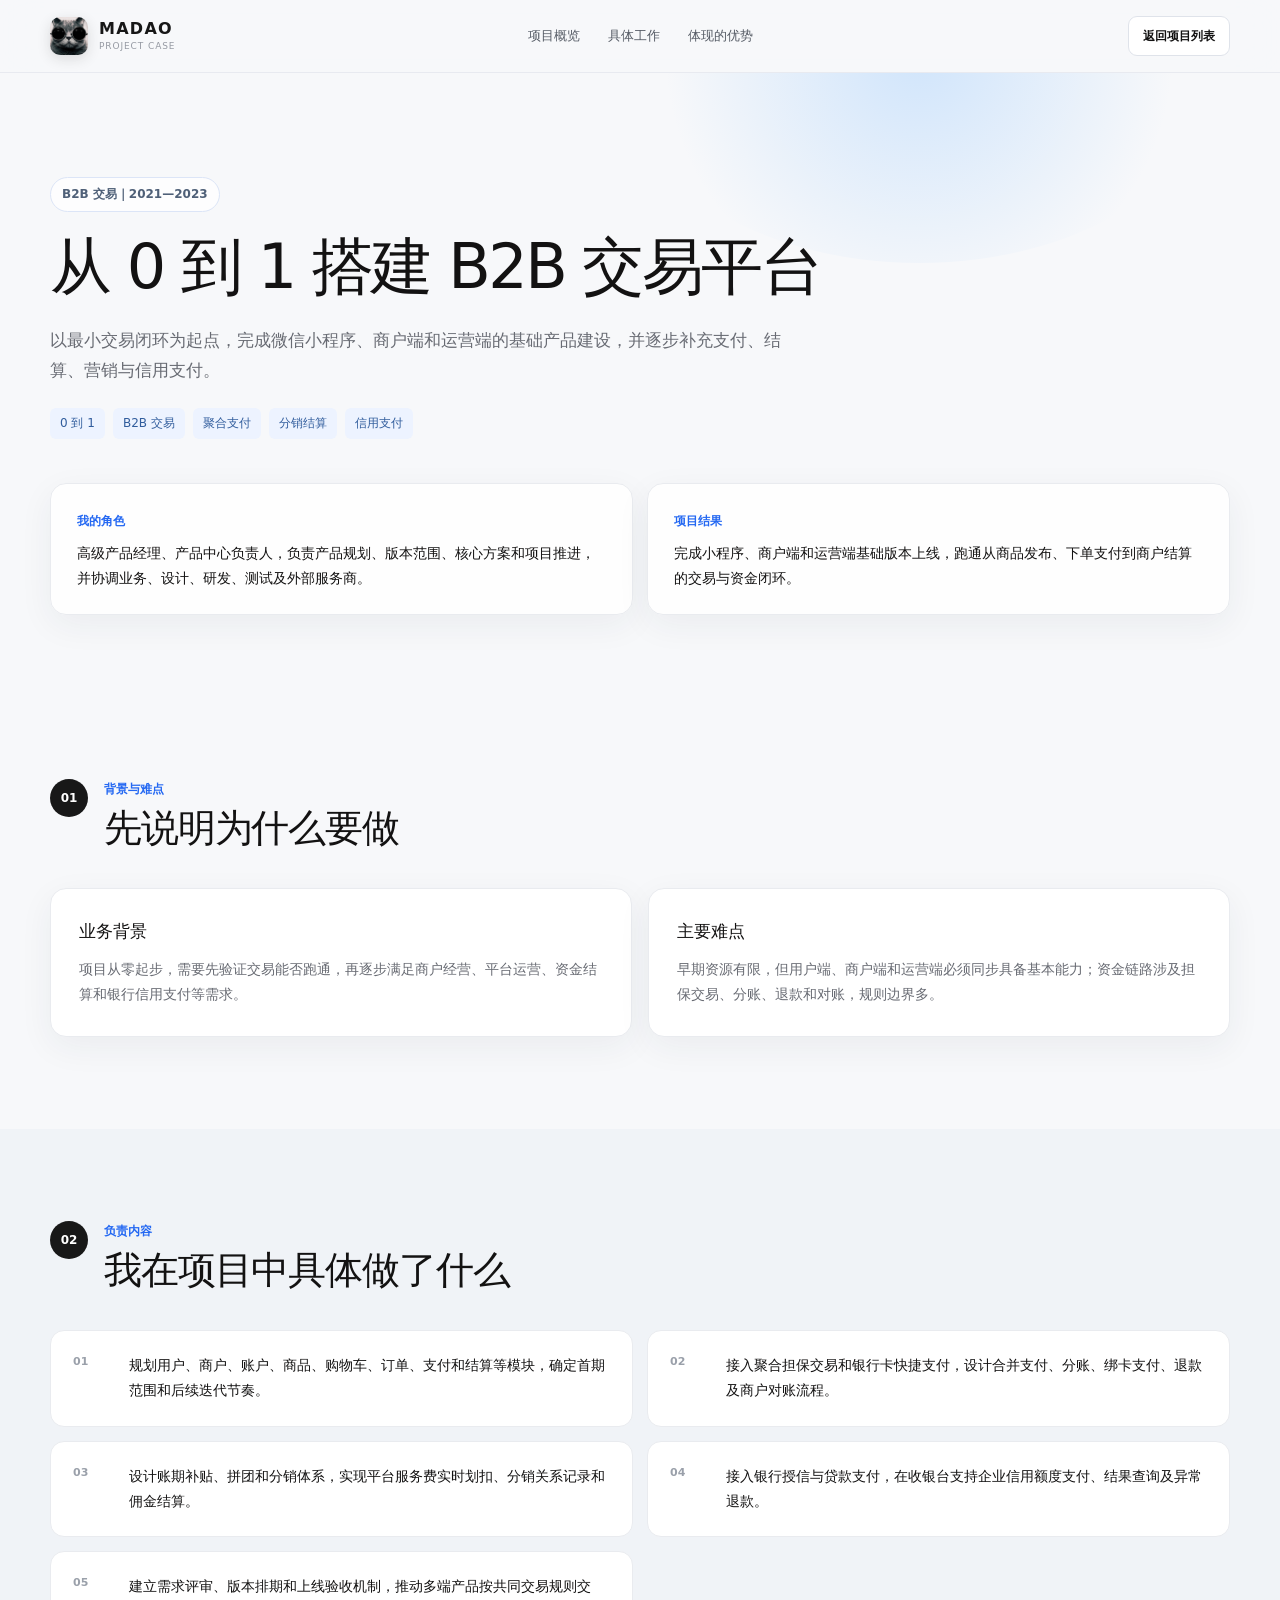
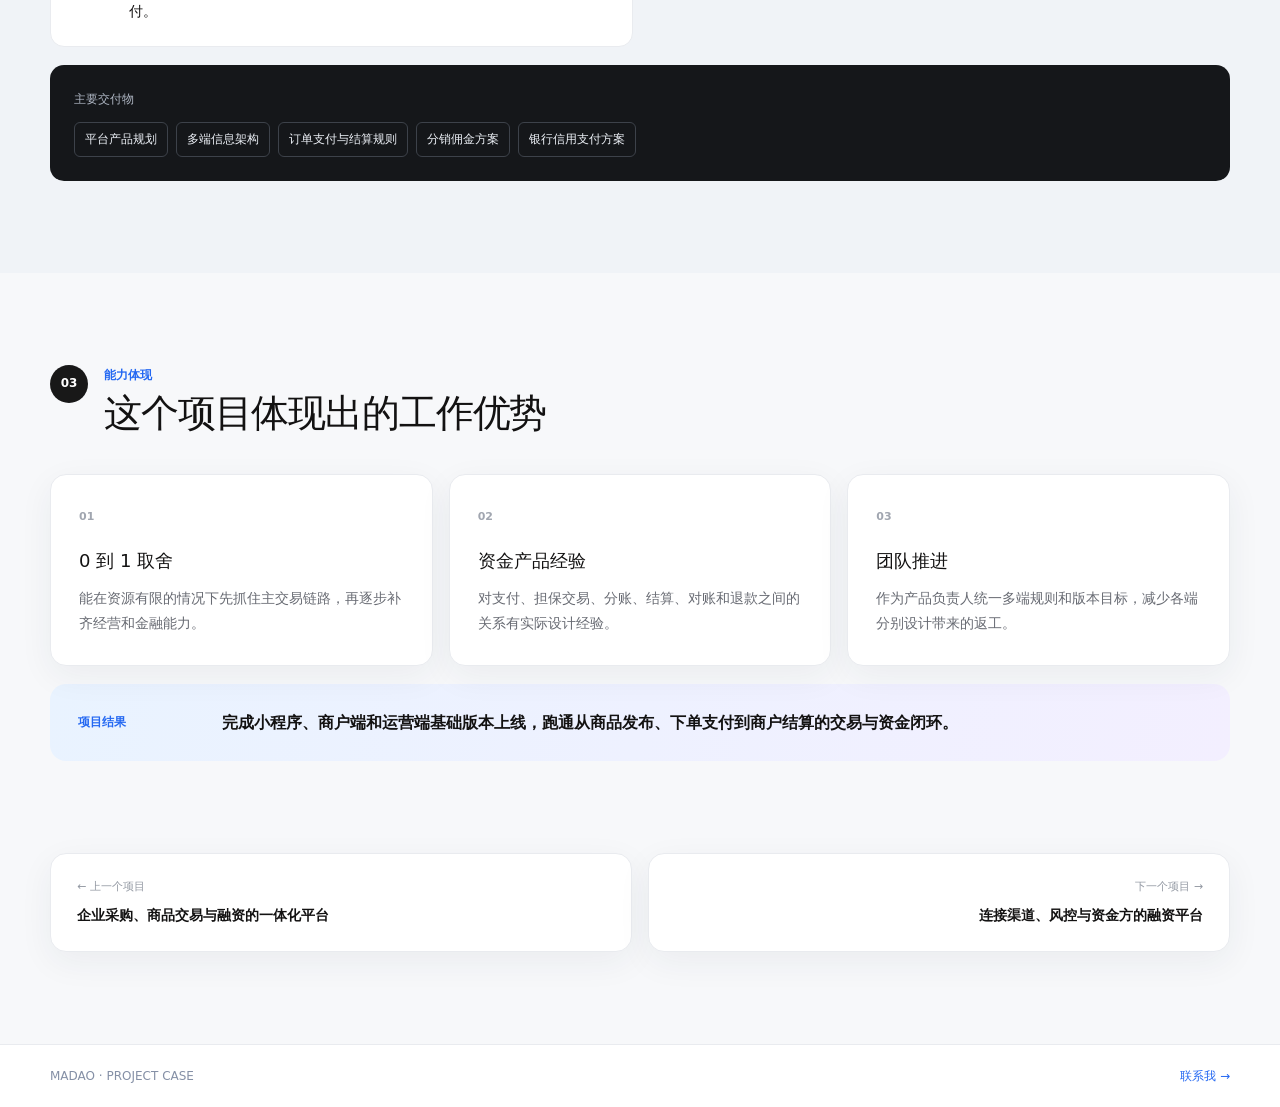
==== projects/b2b-platform/index.html @ cf24690d "Add detailed project case pages" ====
<!DOCTYPE html><html lang="zh-CN"><head><meta http-equiv="Content-Security-Policy" content="upgrade-insecure-requests"><meta charSet="utf-8"/><meta name="viewport" content="width=device-width, initial-scale=1"/><link rel="preload" href="/cat-avatar.jpg" as="image"/><link rel="stylesheet" href="/assets/index-DmsUBRFv.css" data-rsc-css-href="/assets/index-DmsUBRFv.css" data-precedence="vite-rsc/importer-resources"/><title>从 0 到 1 搭建 B2B 交易平台｜MADAO 项目详情｜MADAO</title><meta name="description" content="以最小交易闭环为起点，完成微信小程序、商户端和运营端的基础产品建设，并逐步补充支付、结算、营销与信用支付。"/><meta name="application-name" content="MADAO 的面试工作简介"/><meta name="author" content="MADAO"/><meta name="creator" content="MADAO"/><meta property="og:title" content="MADAO｜资深产品经理 / 产品负责人"/><meta property="og:description" content="覆盖 ToB 交易平台、供应链金融、电商中后台与行业 AI，把复杂业务做成可落地、可运营的平台产品。"/><meta property="og:site_name" content="MADAO 的面试工作简介"/><meta property="og:type" content="website"/><meta property="og:locale" content="zh_CN"/><meta property="og:image" content="https://yangshuai.work/og-bright.png"/><meta property="og:image:width" content="1680"/><meta property="og:image:height" content="941"/><meta property="og:image:alt" content="MADAO 资深产品经理 / 产品负责人"/><meta name="twitter:card" content="summary_large_image"/><meta name="twitter:title" content="MADAO｜资深产品经理 / 产品负责人"/><meta name="twitter:description" content="覆盖 ToB 交易平台、供应链金融、电商中后台与行业 AI，把复杂业务做成可落地、可运营的平台产品。"/><meta name="twitter:image" content="https://yangshuai.work/og-bright.png"/></head><body><header class="detail-header"><div class="shell detail-nav"><a class="brand" href="/#top"><img src="[data-uri]" alt=""/><span><strong>MADAO</strong><small>PROJECT CASE</small></span></a><nav aria-label="项目详情导航"><a href="#overview">项目概览</a><a href="#work">具体工作</a><a href="#strengths">体现的优势</a></nav><a class="detail-back" href="/#cases">返回项目列表</a></div></header><main class="project-detail"><section class="project-hero" id="overview"><div class="shell"><p class="project-eyebrow">B2B 交易｜2021—2023</p><h1>从 0 到 1 搭建 B2B 交易平台</h1><p class="project-summary">以最小交易闭环为起点，完成微信小程序、商户端和运营端的基础产品建设，并逐步补充支付、结算、营销与信用支付。</p><div class="project-tags"><span>0 到 1</span><span>B2B 交易</span><span>聚合支付</span><span>分销结算</span><span>信用支付</span></div><div class="project-facts"><article><span>我的角色</span><p>高级产品经理、产品中心负责人，负责产品规划、版本范围、核心方案和项目推进，并协调业务、设计、研发、测试及外部服务商。</p></article><article><span>项目结果</span><p>完成小程序、商户端和运营端基础版本上线，跑通从商品发布、下单支付到商户结算的交易与资金闭环。</p></article></div></div></section><section class="project-section shell"><div class="detail-section-heading"><span>01</span><div><p>背景与难点</p><h2>先说明为什么要做</h2></div></div><div class="context-grid"><article><h3>业务背景</h3><p>项目从零起步，需要先验证交易能否跑通，再逐步满足商户经营、平台运营、资金结算和银行信用支付等需求。</p></article><article><h3>主要难点</h3><p>早期资源有限，但用户端、商户端和运营端必须同步具备基本能力；资金链路涉及担保交易、分账、退款和对账，规则边界多。</p></article></div></section><section class="project-section project-work-section" id="work"><div class="shell"><div class="detail-section-heading"><span>02</span><div><p>负责内容</p><h2>我在项目中具体做了什么</h2></div></div><ol class="project-work-list"><li><span>01</span><p>规划用户、商户、账户、商品、购物车、订单、支付和结算等模块，确定首期范围和后续迭代节奏。</p></li><li><span>02</span><p>接入聚合担保交易和银行卡快捷支付，设计合并支付、分账、绑卡支付、退款及商户对账流程。</p></li><li><span>03</span><p>设计账期补贴、拼团和分销体系，实现平台服务费实时划扣、分销关系记录和佣金结算。</p></li><li><span>04</span><p>接入银行授信与贷款支付，在收银台支持企业信用额度支付、结果查询及异常退款。</p></li><li><span>05</span><p>建立需求评审、版本排期和上线验收机制，推动多端产品按共同交易规则交付。</p></li></ol><div class="outputs"><p>主要交付物</p><div><span>平台产品规划</span><span>多端信息架构</span><span>订单支付与结算规则</span><span>分销佣金方案</span><span>银行信用支付方案</span></div></div></div></section><section class="project-section shell" id="strengths"><div class="detail-section-heading"><span>03</span><div><p>能力体现</p><h2>这个项目体现出的工作优势</h2></div></div><div class="strength-grid"><article><span>0<!-- -->1</span><h3>0 到 1 取舍</h3><p>能在资源有限的情况下先抓住主交易链路，再逐步补齐经营和金融能力。</p></article><article><span>0<!-- -->2</span><h3>资金产品经验</h3><p>对支付、担保交易、分账、结算、对账和退款之间的关系有实际设计经验。</p></article><article><span>0<!-- -->3</span><h3>团队推进</h3><p>作为产品负责人统一多端规则和版本目标，减少各端分别设计带来的返工。</p></article></div><div class="result-panel"><span>项目结果</span><strong>完成小程序、商户端和运营端基础版本上线，跑通从商品发布、下单支付到商户结算的交易与资金闭环。</strong></div></section><nav class="project-switch shell" aria-label="切换项目"><a href="/projects/industry-trade-finance"><span>← 上一个项目</span><strong>企业采购、商品交易与融资的一体化平台</strong></a><a href="/projects/supply-chain-finance"><span>下一个项目 →</span><strong>连接渠道、风控与资金方的融资平台</strong></a></nav></main><footer class="site-footer"><div class="shell"><span>MADAO · PROJECT CASE</span><a href="/#contact">联系我 →</a></div></footer></body></html>
---- assets/index-DmsUBRFv.css ----
/*! tailwindcss v4.2.1 | MIT License | https://tailwindcss.com */
@layer theme{:root,:host{--font-sans:ui-sans-serif, system-ui, sans-serif, "Apple Color Emoji", "Segoe UI Emoji", "Segoe UI Symbol", "Noto Color Emoji";--font-mono:ui-monospace, SFMono-Regular, Menlo, Monaco, Consolas, "Liberation Mono", "Courier New", monospace;--spacing:.25rem;--default-font-family:var(--font-sans);--default-mono-font-family:var(--font-mono)}}@layer base{*,:after,:before,::backdrop{box-sizing:border-box;border:0 solid;margin:0;padding:0}::file-selector-button{box-sizing:border-box;border:0 solid;margin:0;padding:0}html,:host{-webkit-text-size-adjust:100%;tab-size:4;line-height:1.5;font-family:var(--default-font-family,ui-sans-serif, system-ui, sans-serif, "Apple Color Emoji", "Segoe UI Emoji", "Segoe UI Symbol", "Noto Color Emoji");font-feature-settings:var(--default-font-feature-settings,normal);font-variation-settings:var(--default-font-variation-settings,normal);-webkit-tap-highlight-color:transparent}hr{height:0;color:inherit;border-top-width:1px}abbr:where([title]){-webkit-text-decoration:underline dotted;text-decoration:underline dotted}h1,h2,h3,h4,h5,h6{font-size:inherit;font-weight:inherit}a{color:inherit;-webkit-text-decoration:inherit;-webkit-text-decoration:inherit;-webkit-text-decoration:inherit;-webkit-text-decoration:inherit;text-decoration:inherit}b,strong{font-weight:bolder}code,kbd,samp,pre{font-family:var(--default-mono-font-family,ui-monospace, SFMono-Regular, Menlo, Monaco, Consolas, "Liberation Mono", "Courier New", monospace);font-feature-settings:var(--default-mono-font-feature-settings,normal);font-variation-settings:var(--default-mono-font-variation-settings,normal);font-size:1em}small{font-size:80%}sub,sup{vertical-align:baseline;font-size:75%;line-height:0;position:relative}sub{bottom:-.25em}sup{top:-.5em}table{text-indent:0;border-color:inherit;border-collapse:collapse}:-moz-focusring{outline:auto}progress{vertical-align:baseline}summary{display:list-item}ol,ul,menu{list-style:none}img,svg,video,canvas,audio,iframe,embed,object{vertical-align:middle;display:block}img,video{max-width:100%;height:auto}button,input,select,optgroup,textarea{font:inherit;font-feature-settings:inherit;font-variation-settings:inherit;letter-spacing:inherit;color:inherit;opacity:1;background-color:#0000;border-radius:0}::file-selector-button{font:inherit;font-feature-settings:inherit;font-variation-settings:inherit;letter-spacing:inherit;color:inherit;opacity:1;background-color:#0000;border-radius:0}:where(select:is([multiple],[size])) optgroup{font-weight:bolder}:where(select:is([multiple],[size])) optgroup option{padding-inline-start:20px}::file-selector-button{margin-inline-end:4px}::placeholder{opacity:1}@supports (not ((-webkit-appearance:-apple-pay-button))) or (contain-intrinsic-size:1px){::placeholder{color:currentColor}@supports (color:color-mix(in lab, red, red)){::placeholder{color:color-mix(in oklab, currentcolor 50%, transparent)}}}textarea{resize:vertical}::-webkit-search-decoration{-webkit-appearance:none}::-webkit-date-and-time-value{min-height:1lh;text-align:inherit}::-webkit-datetime-edit{display:inline-flex}::-webkit-datetime-edit-fields-wrapper{padding:0}::-webkit-datetime-edit{padding-block:0}::-webkit-datetime-edit-year-field{padding-block:0}::-webkit-datetime-edit-month-field{padding-block:0}::-webkit-datetime-edit-day-field{padding-block:0}::-webkit-datetime-edit-hour-field{padding-block:0}::-webkit-datetime-edit-minute-field{padding-block:0}::-webkit-datetime-edit-second-field{padding-block:0}::-webkit-datetime-edit-millisecond-field{padding-block:0}::-webkit-datetime-edit-meridiem-field{padding-block:0}::-webkit-calendar-picker-indicator{line-height:1}:-moz-ui-invalid{box-shadow:none}button,input:where([type=button],[type=reset],[type=submit]){appearance:button}::file-selector-button{appearance:button}::-webkit-inner-spin-button{height:auto}::-webkit-outer-spin-button{height:auto}[hidden]:where(:not([hidden=until-found])){display:none!important}}@layer components;@layer utilities{.relative{position:relative}.start{inset-inline-start:var(--spacing)}.table{display:table}.overline{text-decoration-line:overline}}:root{--bg:#f7f8fa;--card:#fff;--text:#131212;--muted:#686b73;--line:#e9ebef;--blue:#2468f2;--blue-dark:#1554d1;--blue-soft:#edf3ff;--purple-soft:#f2efff;--shadow:0 10px 34px #1e2e4a0f}*{box-sizing:border-box}html{scroll-behavior:smooth;scroll-padding-top:68px}body{background:var(--bg);color:var(--text);-webkit-font-smoothing:antialiased;margin:0;font:15px/1.72 Inter,PingFang SC,Microsoft YaHei,system-ui,sans-serif}a{color:inherit;text-decoration:none}a:focus-visible{outline-offset:3px;outline:3px solid #056de84d}#edgeone-watermark{display:none!important}.shell{width:min(1180px,100% - 48px);margin-inline:auto}.skip-link{z-index:100;color:#fff;background:#121212;padding:8px 12px;position:fixed;top:8px;left:8px;transform:translateY(-150%)}.skip-link:focus{transform:none}.site-header{z-index:20;-webkit-backdrop-filter:blur(18px);backdrop-filter:blur(18px);background:#f7f8fadb;border-bottom:1px solid #e5e8eecc;position:sticky;top:0}.header-inner{grid-template-columns:auto 1fr auto;align-items:center;gap:38px;min-height:76px;display:grid}.brand{color:#171717;align-items:center;gap:11px;width:max-content;display:flex}.brand img{object-fit:cover;border-radius:10px;width:38px;height:38px;box-shadow:0 4px 14px #0000001f}.brand>span{line-height:1.1;display:grid}.brand strong{letter-spacing:.08em;font-size:16px}.brand small{color:#969aa3;letter-spacing:.1em;margin-top:4px;font-size:9px}.main-nav{color:#333;justify-content:center;gap:6px;display:flex}.main-nav a{border-radius:9px;gap:2px;min-width:104px;padding:9px 12px;transition:background .2s,transform .2s;display:grid}.main-nav strong{font-size:13px;font-weight:600}.main-nav small{color:#9296a0;font-size:10px}.main-nav a:hover{color:var(--blue);background:#fff;transform:translateY(-1px)}.nav-actions{align-items:center;gap:8px;display:flex}.demo-link{color:#4c5058;padding:9px 12px;font-size:12px}.demo-link:hover{color:var(--blue)}.contact-link{color:#fff;background:#181818;border:1px solid #181818;border-radius:9px;padding:9px 17px;font-size:13px;font-weight:600}.contact-link:hover{background:#333}.hero{background:var(--bg);padding:104px 0 76px;position:relative;overflow:hidden}.hero:before,.hero:after{content:"";pointer-events:none;filter:blur(4px);border-radius:50%;position:absolute}.hero:before{background:radial-gradient(circle,#70b9ff47,#70b9ff00 68%);width:520px;height:360px;top:-150px;left:25%}.hero:after{background:radial-gradient(circle,#b891ff33,#b891ff00 68%);width:460px;height:420px;bottom:-180px;right:-120px}.hero-grid{z-index:1;grid-template-columns:minmax(0,1fr) 338px;align-items:center;gap:72px;display:grid;position:relative}.overline{color:#4f6078;background:#ffffffb8;border:1px solid #dce5f7;border-radius:999px;width:max-content;margin:0 0 18px;padding:6px 11px;font-size:12px;font-weight:600}.hero h1,.section-heading h2,.contact-section h2{letter-spacing:-.035em;margin:0}.hero h1{max-width:760px;font-size:clamp(44px,5.2vw,64px);font-weight:700;line-height:1.16}.hero h1 span{color:#0000;background:linear-gradient(95deg,#1768e5 8%,#6366e8 55%,#7a56d8);-webkit-background-clip:text;background-clip:text;display:block}.hero-lead{max-width:760px;margin:24px 0 0;font-size:17px;font-weight:500;line-height:1.75}.hero-summary{max-width:760px;color:var(--muted);margin:12px 0 0;font-size:14px}.hero-tags,.tag-list{flex-wrap:wrap;gap:8px;display:flex}.hero-tags{margin-top:20px}.hero-tags span,.tag-list span{background:var(--blue-soft);color:#315d9d;border-radius:6px;padding:5px 10px;font-size:12px;line-height:1.5}.hero-actions{gap:12px;margin-top:30px;display:flex}.button{border:1px solid var(--blue);border-radius:10px;justify-content:center;align-items:center;min-height:46px;padding:0 22px;font-size:14px;font-weight:600;transition:transform .2s,box-shadow .2s;display:inline-flex}.button:hover{transform:translateY(-2px);box-shadow:0 8px 20px #2468f229}.button.primary{color:#fff;background:#191919;border-color:#191919}.button.primary:hover{background:var(--blue-dark)}.button.secondary{color:var(--blue);background:#fff}.hero-route{color:#858a94;flex-wrap:wrap;align-items:center;gap:9px;margin-top:26px;font-size:11px;display:flex}.hero-route>span{letter-spacing:.12em;margin-right:4px;font-size:9px}.hero-route a{color:#555b65}.hero-route a:hover{color:var(--blue)}.hero-route i{color:#b2b6be;font-style:normal}.profile-card{-webkit-backdrop-filter:blur(16px);backdrop-filter:blur(16px);background:#ffffffd1;border:1px solid #ffffffe6;border-radius:18px;padding:26px;box-shadow:0 24px 70px #283a591f}.profile-head{border-bottom:1px solid var(--line);align-items:center;gap:14px;padding-bottom:20px;display:flex}.profile-head img{object-fit:cover;border-radius:13px;width:58px;height:58px}.profile-head div{gap:2px;display:grid}.profile-head strong{font-size:21px}.profile-head span{color:var(--muted);font-size:13px}.profile-card dl{margin:16px 0 0}.profile-card dl div{grid-template-columns:48px 1fr;gap:10px;padding:7px 0;display:grid}.profile-card dt{color:#8590a6;font-size:12px}.profile-card dd{margin:0;font-size:13px;font-weight:600}.profile-card>p{color:var(--muted);background:#f4f6f9;border-radius:9px;margin:16px 0 0;padding:13px 14px;font-size:13px}.metrics{box-shadow:none;background:0 0;border:0;grid-template-columns:repeat(4,1fr);gap:12px;margin-top:24px;display:grid}.metrics div{border:1px solid var(--line);box-shadow:var(--shadow);background:#fff;border-radius:14px;padding:24px 22px}.metrics div+div{border-left:1px solid var(--line)}.metrics strong{color:var(--blue);font-size:21px;line-height:1.4;display:block}.metrics span{color:var(--muted);margin-top:3px;font-size:13px;display:block}.demo-promo{box-shadow:var(--shadow);background:linear-gradient(110deg,#fff 0%,#f6f9ff 62%,#f3efff 100%);border:1px solid #dfe5f1;border-radius:16px;grid-template-columns:minmax(0,1fr) 240px auto;align-items:center;gap:30px;margin-top:18px;padding:30px 32px;display:grid}.demo-promo-copy{max-width:660px}.demo-promo-label{color:var(--blue);margin:0 0 5px;font-size:12px;font-weight:600}.demo-promo h2{letter-spacing:-.015em;margin:0;font-size:20px;line-height:1.45}.demo-promo-copy>p:nth-of-type(2){color:var(--muted);margin:6px 0 0;font-size:13px}.demo-promo-copy ul{flex-wrap:wrap;gap:7px;margin:13px 0 0;padding:0;list-style:none;display:flex}.demo-promo-copy li{background:var(--blue-soft);color:#175199;border-radius:3px;padding:3px 9px;font-size:12px}.demo-promo-preview{background:#fff;border:1px solid #d6e9ff;border-radius:7px;overflow:hidden;transform:rotate(-1.5deg);box-shadow:0 8px 24px #056de81a}.preview-bar{border-bottom:1px solid var(--line);background:#f7f8fa;align-items:center;gap:5px;height:25px;padding:0 9px;display:flex}.preview-bar i{background:#b6d7ff;border-radius:50%;width:5px;height:5px}.preview-bar span{color:#8590a6;margin-left:4px;font-size:10px}.preview-body{grid-template-columns:repeat(3,1fr);gap:7px;padding:13px;display:grid}.preview-body strong{grid-column:1/-1;font-size:13px}.preview-body span{background:var(--blue-soft);color:#175199;text-align:center;border-radius:3px;padding:7px 3px;font-size:9px;font-weight:700}.preview-body i{background:#e8f2ff;border-radius:2px;grid-column:span 2;height:6px}.preview-body i:last-child{grid-column:span 1}.demo-promo-link{border:1px solid var(--blue);min-height:40px;color:var(--blue);white-space:nowrap;border-radius:4px;justify-content:center;align-items:center;gap:8px;padding:0 16px;font-size:13px;font-weight:600;display:inline-flex}.demo-promo-link:hover{background:var(--blue);color:#fff}.section,.cases-section{padding:100px 0}.section-heading{max-width:760px;margin-bottom:38px}.section-heading.compact{margin-bottom:30px}.section-heading h2,.contact-section h2{font-size:clamp(28px,3.5vw,38px);line-height:1.35}.section-heading>p:last-child{color:var(--muted);margin:12px 0 0;font-size:14px}.role-grid{grid-template-columns:repeat(3,1fr);gap:16px;display:grid}.role-item{border:1px solid var(--line);box-shadow:var(--shadow);background:#fff;border-radius:16px;padding:24px;transition:transform .25s,box-shadow .25s}.role-item:hover,.case-item:hover{transform:translateY(-4px);box-shadow:0 18px 42px #1e2e4a1a}.role-figure{background:#f7f8fa;border:1px solid #edf0f5;border-radius:5px;height:178px;margin-bottom:22px;padding:14px;overflow:hidden}.figure-top{justify-content:space-between;align-items:center;display:flex}.figure-top span{background:var(--blue);color:#fff;border-radius:50%;place-items:center;width:29px;height:29px;font-size:11px;font-weight:700;display:grid}.figure-top b{color:#8590a6;font-size:11px;font-weight:600}.figure-canvas{height:112px;margin-top:8px;position:relative}.figure-canvas i{color:#175199;background:#fff;border:1px solid #b6d7ff;border-radius:4px;place-items:center;min-width:54px;min-height:27px;padding:4px 7px;font-size:10px;font-style:normal;line-height:1.2;display:grid;position:absolute}.role-item.map .figure-canvas:before,.role-item.map .figure-canvas:after{content:"";background:#b6d7ff;height:1px;position:absolute;top:53px;left:18%;right:18%}.role-item.map .figure-canvas:after{width:1px;height:auto;inset:18px auto 18px 50%}.role-item.map .figure-canvas i:first-child{top:39px;left:0}.role-item.map .figure-canvas i:nth-child(2){top:0;left:calc(50% - 27px)}.role-item.map .figure-canvas i:nth-child(3){z-index:1;border-color:var(--blue);background:var(--blue);color:#fff;top:39px;left:calc(50% - 27px)}.role-item.map .figure-canvas i:nth-child(4){top:84px;left:calc(50% - 27px)}.role-item.map .figure-canvas i:nth-child(5){top:39px;right:0}.role-item.blocks .figure-canvas{grid-template-rows:repeat(2,1fr);grid-template-columns:repeat(3,1fr);gap:7px;display:grid}.role-item.blocks .figure-canvas i{background:#fff;min-width:0;position:static}.role-item.blocks .figure-canvas i:nth-child(2),.role-item.blocks .figure-canvas i:nth-child(5){border-color:var(--blue);background:var(--blue-soft);font-weight:600}.role-item.loop .figure-canvas{border:1px dashed #b6d7ff;border-radius:50%;transform:scale(.94)}.role-item.loop .figure-canvas:after{content:"持续迭代";background:var(--blue);color:#fff;border-radius:18px;place-items:center;width:60px;height:34px;font-size:10px;font-weight:700;display:grid;position:absolute;top:42px;left:calc(50% - 30px)}.role-item.loop .figure-canvas i{min-width:46px;min-height:24px}.role-item.loop .figure-canvas i:first-child{top:-5px;left:calc(50% - 23px)}.role-item.loop .figure-canvas i:nth-child(2){top:18px;right:-7px}.role-item.loop .figure-canvas i:nth-child(3){bottom:7px;right:2px}.role-item.loop .figure-canvas i:nth-child(4){bottom:-7px;left:calc(50% - 23px)}.role-item.loop .figure-canvas i:nth-child(5){bottom:7px;left:2px}.role-item.loop .figure-canvas i:nth-child(6){top:18px;left:-7px}.role-item h3{margin:0 0 10px;font-size:18px}.role-item>p{color:var(--muted);margin:0;font-size:14px}.role-item .tag-list{margin-top:18px}.cases-section{background:#f2f4f7}.case-list{gap:20px;display:grid}.case-item{border:1px solid var(--line);box-shadow:var(--shadow);background:#fff;border-radius:18px;grid-template-columns:minmax(0,1fr) 320px;gap:36px;padding:34px;transition:transform .25s,box-shadow .25s;display:grid}.case-meta{align-items:center;gap:12px;display:flex}.case-meta span{color:#8590a6;font-size:12px;font-weight:700}.case-meta p{color:var(--blue);margin:0;font-size:12px;font-weight:600}.case-main h3{margin:8px 0 9px;font-size:22px;line-height:1.45}.case-description{color:var(--muted);margin:0;font-size:14px}.case-main ul{gap:8px;margin:20px 0 0;padding:0;list-style:none;display:grid}.case-main li{padding-left:17px;font-size:13px;line-height:1.7;position:relative}.case-main li:before{content:"";background:var(--blue);border-radius:50%;width:5px;height:5px;position:absolute;top:.67em;left:2px}.case-main .tag-list{margin-top:20px}.case-detail-link{color:var(--blue);background:#f7f9fc;border:1px solid #dbe4f3;border-radius:8px;align-items:center;gap:8px;margin-top:22px;padding:9px 14px;font-size:13px;font-weight:600;display:inline-flex}.case-detail-link:hover{background:var(--blue-soft);border-color:#b7ccf1}.case-side{align-content:start;gap:14px;display:grid}.work-visual{background:#f7f8fa;border-radius:6px;min-height:190px;padding:22px}.trade-visual{justify-content:center;align-items:center;gap:7px;display:flex}.trade-visual span{color:#175199;background:#fff;border:1px solid #b6d7ff;border-radius:4px;padding:9px 8px;font-size:12px;font-weight:600}.trade-visual i{background:#9ccaff;width:12px;height:2px}.payment-visual{background:#f2f8ff;align-content:center;gap:18px;display:grid}.payment-visual>div:first-child{box-shadow:var(--shadow);background:#fff;border-radius:5px;padding:17px}.payment-visual small{color:#8590a6;font-size:12px;display:block}.payment-visual strong{margin-top:5px;font-size:25px;display:block}.payment-visual .split{grid-template-columns:2fr 1fr;gap:7px;display:grid}.payment-visual .split span{color:#175199;text-align:center;background:#dcebff;border-radius:3px;padding:9px;font-size:12px}.finance-visual{grid-template-columns:1fr 1fr;place-items:center;gap:16px;display:grid;position:relative}.finance-visual span,.finance-visual b{color:#175199;text-align:center;background:#fff;border:1px solid #b6d7ff;border-radius:50%;width:98px;padding:12px 6px;font-size:12px}.finance-visual b{border-color:var(--blue);background:var(--blue);color:#fff;grid-area:1/1/auto/-1}.finance-visual em{color:#8590a6;grid-column:1/-1;font-size:12px;font-style:normal}.audit-visual{align-content:center;gap:10px;display:grid}.audit-card{border:1px solid var(--line);background:#fff;border-radius:5px;grid-template-columns:34px 1fr auto;align-items:center;gap:10px;padding:12px;display:grid}.audit-card i{background:linear-gradient(135deg,#dcebff,#b6d7ff);border-radius:3px;width:34px;height:34px}.audit-card span,.audit-card b{font-size:12px}.audit-card b{color:#2e7d32;font-weight:500}.audit-card+.audit-card b{color:#ad6800}.learning-visual{align-content:center;gap:9px;display:grid}.learning-visual div{background:#fff;border-radius:4px;align-items:center;gap:12px;padding:10px 12px;display:flex}.learning-visual span{background:var(--blue-soft);width:28px;height:28px;color:var(--blue);border-radius:50%;place-items:center;font-size:11px;display:grid}.learning-visual b{font-size:12px;font-weight:600}.case-result{border-left:3px solid var(--blue);background:var(--blue-soft);padding:16px 18px}.case-result span{color:var(--blue);font-size:12px;font-weight:600;display:block}.case-result strong{margin-top:5px;font-size:13px;line-height:1.65;display:block}.experience-list{gap:10px;margin:0;padding:0;list-style:none;display:grid}.experience-list li{border:1px solid var(--line);box-shadow:var(--shadow);background:#fff;border-radius:5px;grid-template-columns:160px 220px 1fr;align-items:center;gap:20px;padding:18px 22px;display:grid}.experience-list time{color:var(--blue);font-size:12px;font-weight:600}.experience-list strong{font-size:15px}.experience-list p{color:var(--muted);margin:2px 0 0;font-size:12px}.experience-list>li>span{color:var(--muted);font-size:13px}.contact-section{border-top:1px solid var(--line);background:#fff;padding:78px 0}.contact-grid{grid-template-columns:minmax(0,1fr) 430px;align-items:center;gap:64px;display:grid}.contact-section h2+p{max-width:620px;color:var(--muted);margin:14px 0 0;font-size:14px}.wechat-panel{border:1px solid var(--line);background:#fff;border-radius:6px;grid-template-columns:1fr 150px;align-items:center;gap:18px;padding:20px;display:grid;box-shadow:0 8px 30px #12121214}.wechat-identity{align-items:center;gap:11px;display:flex}.wechat-identity>img{object-fit:cover;border-radius:6px;width:46px;height:46px}.wechat-identity span{color:var(--blue);font-size:12px;font-weight:700}.wechat-identity strong{margin-top:3px;font-size:15px;display:block}.wechat-identity p{color:var(--muted);margin:3px 0 0;font-size:12px}.wechat-code{aspect-ratio:1;object-fit:contain;border-radius:5px;width:150px}.site-footer{border-top:1px solid var(--line);color:#8590a6;background:#fff}.site-footer .shell{justify-content:space-between;align-items:center;gap:20px;min-height:62px;font-size:12px;display:flex}.site-footer a{color:var(--blue)}.detail-header{z-index:20;-webkit-backdrop-filter:blur(18px);backdrop-filter:blur(18px);background:#f7f8fae6;border-bottom:1px solid #e5e8eecc;position:sticky;top:0}.detail-nav{grid-template-columns:1fr auto 1fr;align-items:center;gap:24px;min-height:72px;display:grid}.detail-nav nav{color:#555b65;gap:28px;font-size:13px;display:flex}.detail-nav nav a:hover{color:var(--blue)}.detail-back{background:#fff;border:1px solid #dfe3ea;border-radius:9px;justify-self:end;padding:9px 14px;font-size:12px;font-weight:600}.project-detail{background:var(--bg)}.project-hero{padding:104px 0 72px;position:relative;overflow:hidden}.project-hero:before{content:"";background:radial-gradient(circle,#6cb3ff47,#6cb3ff00 68%);border-radius:50%;width:620px;height:420px;position:absolute;top:-230px;right:4%}.project-hero>.shell{z-index:1;position:relative}.project-eyebrow{color:#4f6078;background:#ffffffbf;border:1px solid #dce5f7;border-radius:999px;width:max-content;margin:0 0 18px;padding:6px 11px;font-size:12px;font-weight:600}.project-hero h1{letter-spacing:-.04em;max-width:880px;margin:0;font-size:clamp(38px,5vw,62px);line-height:1.18}.project-summary{max-width:760px;color:var(--muted);margin:22px 0 0;font-size:17px;line-height:1.8}.project-tags{flex-wrap:wrap;gap:8px;margin-top:22px;display:flex}.project-tags span{background:var(--blue-soft);color:#315d9d;border-radius:6px;padding:5px 10px;font-size:12px}.project-facts{grid-template-columns:1fr 1fr;gap:14px;margin-top:44px;display:grid}.project-facts article{border:1px solid var(--line);box-shadow:var(--shadow);background:#ffffffe0;border-radius:16px;padding:24px 26px}.project-facts span{color:var(--blue);font-size:12px;font-weight:600}.project-facts p{margin:8px 0 0;font-size:14px;line-height:1.75}.project-section{padding:92px 0}.project-work-section{background:#f0f3f7}.detail-section-heading{align-items:flex-start;gap:16px;margin-bottom:34px;display:flex}.detail-section-heading>span{color:#fff;background:#181818;border-radius:50%;place-items:center;width:38px;height:38px;font-size:12px;font-weight:700;display:grid}.detail-section-heading p{color:var(--blue);margin:0 0 3px;font-size:12px;font-weight:600}.detail-section-heading h2{letter-spacing:-.03em;margin:0;font-size:clamp(27px,3vw,38px);line-height:1.35}.context-grid{grid-template-columns:1fr 1fr;gap:16px;display:grid}.context-grid article{border:1px solid var(--line);box-shadow:var(--shadow);background:#fff;border-radius:16px;padding:28px}.context-grid h3{margin:0 0 10px;font-size:17px}.context-grid p{color:var(--muted);margin:0;font-size:14px;line-height:1.85}.project-work-list{grid-template-columns:1fr 1fr;gap:14px;margin:0;padding:0;list-style:none;display:grid}.project-work-list li{border:1px solid var(--line);background:#fff;border-radius:14px;grid-template-columns:42px 1fr;gap:14px;padding:22px;display:grid}.project-work-list li>span{color:#9aa0aa;font-size:11px;font-weight:700}.project-work-list p{margin:0;font-size:14px;line-height:1.8}.outputs{color:#fff;background:#15171a;border-radius:14px;margin-top:18px;padding:24px}.outputs>p{color:#aeb6c3;margin:0 0 12px;font-size:12px}.outputs>div{flex-wrap:wrap;gap:8px;display:flex}.outputs span{color:#eef2f8;border:1px solid #3d424a;border-radius:6px;padding:6px 10px;font-size:12px}.strength-grid{grid-template-columns:repeat(3,1fr);gap:16px;display:grid}.strength-grid article{border:1px solid var(--line);box-shadow:var(--shadow);background:#fff;border-radius:16px;padding:28px}.strength-grid article>span{color:#a1a6b0;font-size:11px;font-weight:700}.strength-grid h3{margin:18px 0 9px;font-size:18px}.strength-grid p{color:var(--muted);margin:0;font-size:14px;line-height:1.8}.result-panel{background:linear-gradient(105deg,#e9f3ff,#f3efff);border-radius:16px;grid-template-columns:120px 1fr;align-items:center;gap:24px;margin-top:18px;padding:25px 28px;display:grid}.result-panel span{color:var(--blue);font-size:12px;font-weight:600}.result-panel strong{font-size:16px;line-height:1.7}.project-switch{grid-template-columns:1fr 1fr;gap:16px;padding-bottom:92px;display:grid}.project-switch a{border:1px solid var(--line);box-shadow:var(--shadow);background:#fff;border-radius:16px;gap:6px;padding:24px 26px;display:grid}.project-switch a:last-child{text-align:right}.project-switch span{color:#9298a2;font-size:11px}.project-switch strong{font-size:14px}.project-switch a:hover strong{color:var(--blue)}.project-missing{text-align:center;place-content:center;min-height:80vh;display:grid}.project-missing a{color:var(--blue)}@media (width<=1040px){.header-inner{gap:20px}.main-nav a{min-width:auto}.main-nav small,.demo-link{display:none}}@media (width<=900px){.header-inner{grid-template-columns:1fr auto}.main-nav{display:none}.hero-grid,.contact-grid{grid-template-columns:1fr;gap:40px}.profile-card{max-width:520px}.demo-promo{grid-template-columns:minmax(0,1fr) auto}.demo-promo-preview{display:none}.role-grid,.case-item{grid-template-columns:1fr}.case-side{grid-template-columns:1fr 1fr}.experience-list li{grid-template-columns:140px 190px 1fr}.detail-nav{grid-template-columns:1fr auto}.detail-nav nav{display:none}.project-facts,.context-grid,.project-work-list,.strength-grid{grid-template-columns:1fr}.project-hero{padding-top:78px}}@media (width<=660px){.shell{width:min(100% - 28px,1180px)}.header-inner{min-height:66px}.hero{padding:68px 0 50px}.hero h1{font-size:38px}.hero-actions{grid-template-columns:1fr 1fr;display:grid}.hero-route{display:none}.metrics{grid-template-columns:repeat(2,1fr)}.metrics div:nth-child(n){border:1px solid var(--line)}.demo-promo{grid-template-columns:1fr;gap:18px;padding:22px}.demo-promo-link{justify-self:start}.section,.cases-section{padding:72px 0}.case-item{padding:22px}.case-side{grid-template-columns:1fr}.experience-list li{grid-template-columns:1fr;gap:3px}.wechat-panel{grid-template-columns:1fr}.wechat-code{width:min(100%,210px)}.detail-nav{min-height:66px}.detail-back{font-size:11px}.project-hero{padding:62px 0 50px}.project-hero h1{font-size:36px}.project-summary{font-size:15px}.project-facts{margin-top:30px}.project-section{padding:68px 0}.project-work-list li{grid-template-columns:32px 1fr;padding:18px}.result-panel{grid-template-columns:1fr;gap:8px}.project-switch{grid-template-columns:1fr;padding-bottom:68px}.project-switch a:last-child{text-align:left}}@media (width<=430px){.brand span{display:none}.hero h1{font-size:34px}.hero-actions{grid-template-columns:1fr}.metrics div{padding:18px 14px}.case-main h3{font-size:20px}}@media (prefers-reduced-motion:reduce){html{scroll-behavior:auto}}
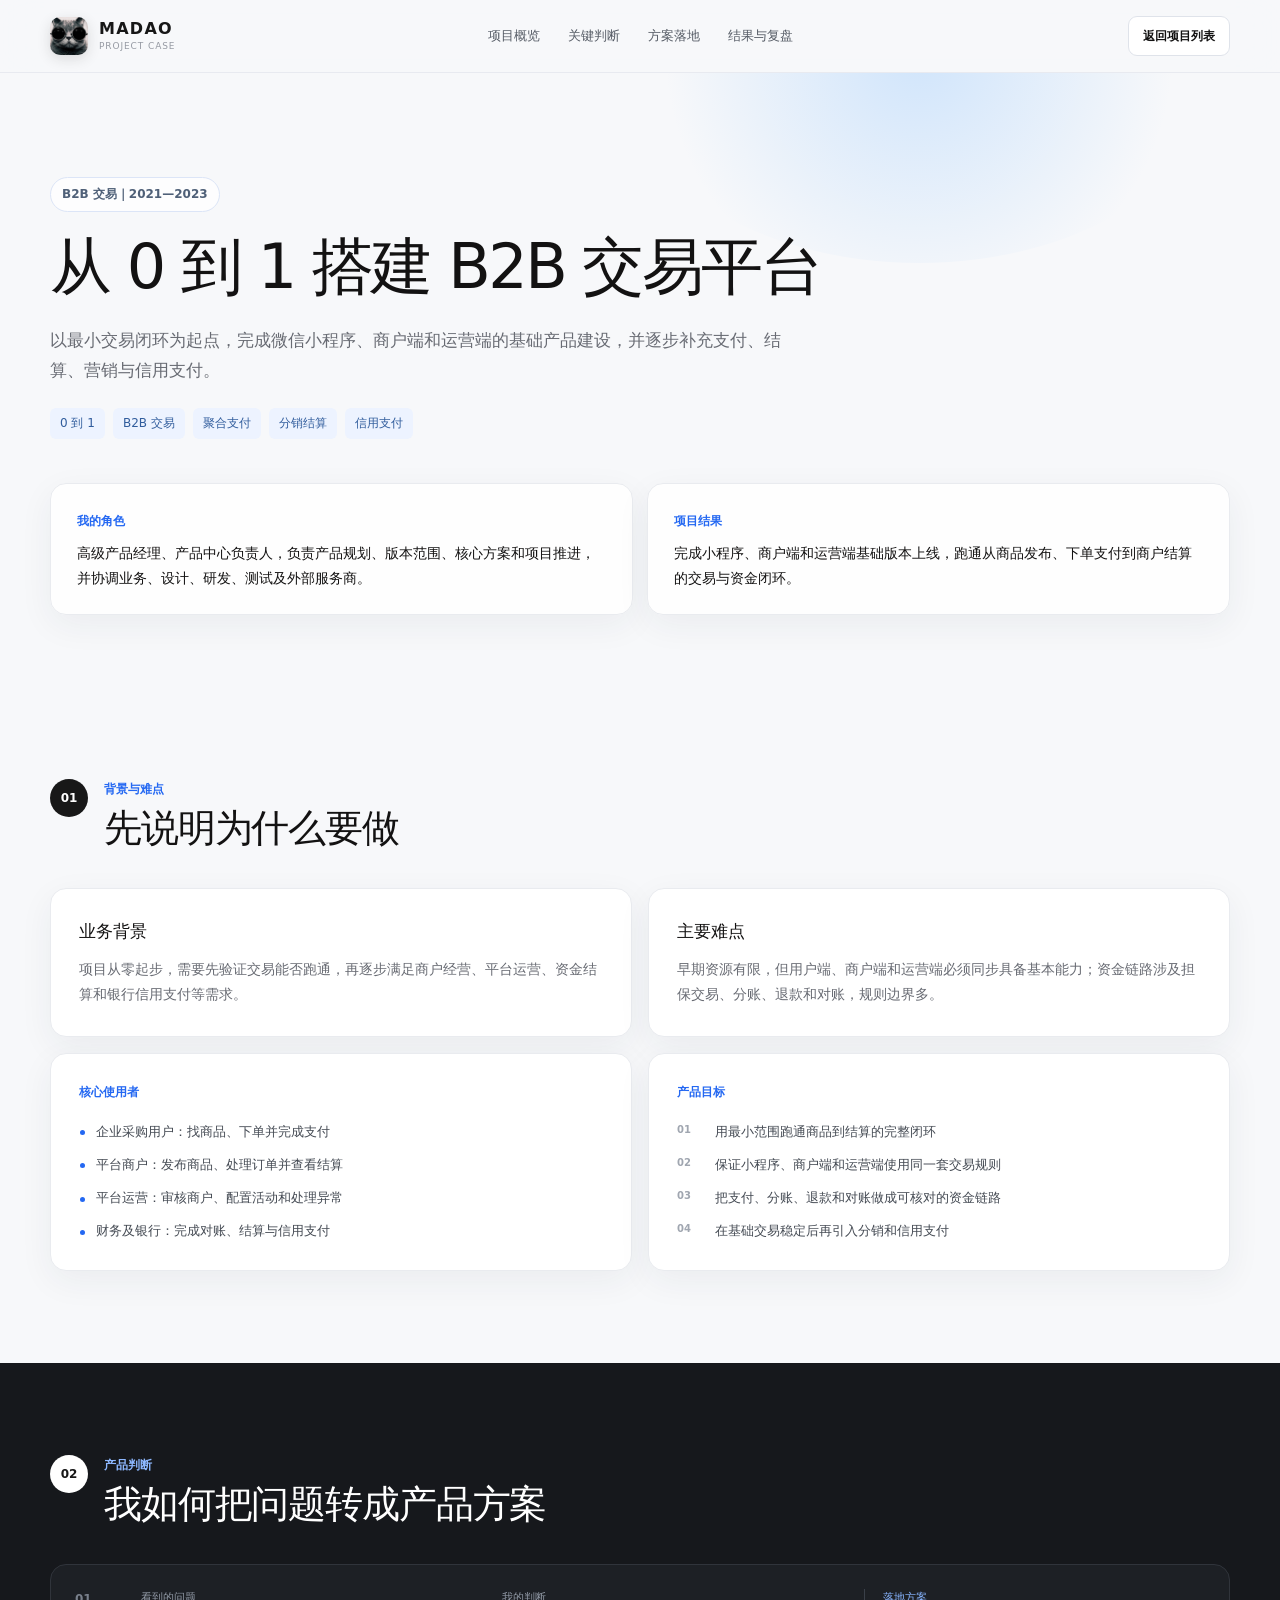
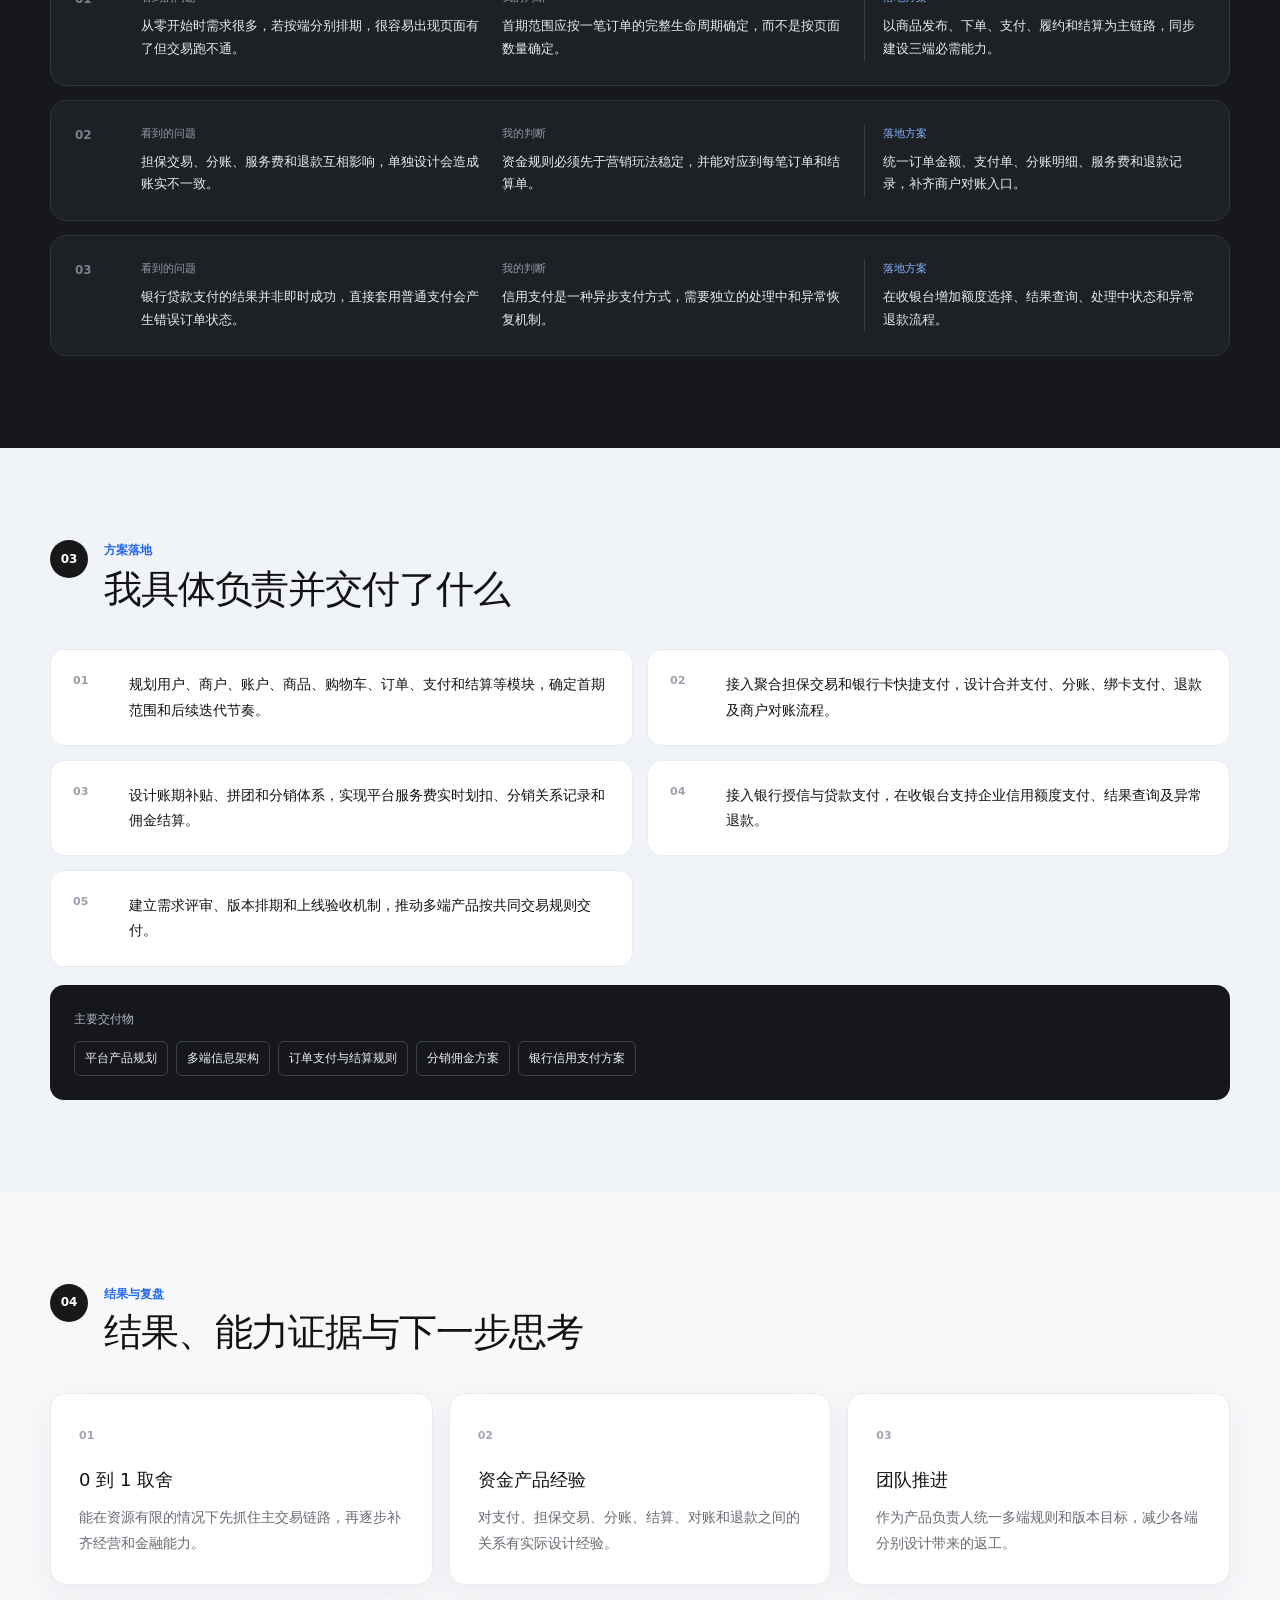
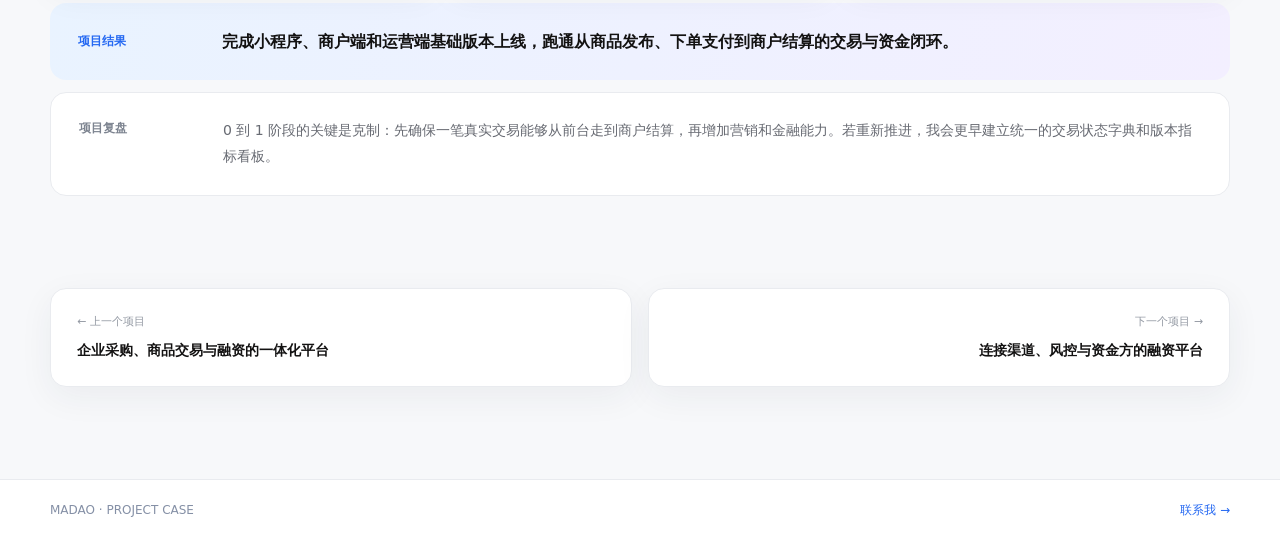
==== commit b79194ed: "Rewrite project cases as product reviews" ====
--- a/projects/b2b-platform/index.html
+++ b/projects/b2b-platform/index.html
@@ -1 +1 @@
-<!DOCTYPE html><html lang="zh-CN"><head><meta http-equiv="Content-Security-Policy" content="upgrade-insecure-requests"><meta charSet="utf-8"/><meta name="viewport" content="width=device-width, initial-scale=1"/><link rel="preload" href="/cat-avatar.jpg" as="image"/><link rel="stylesheet" href="/assets/index-DmsUBRFv.css" data-rsc-css-href="/assets/index-DmsUBRFv.css" data-precedence="vite-rsc/importer-resources"/><title>从 0 到 1 搭建 B2B 交易平台｜MADAO 项目详情｜MADAO</title><meta name="description" content="以最小交易闭环为起点，完成微信小程序、商户端和运营端的基础产品建设，并逐步补充支付、结算、营销与信用支付。"/><meta name="application-name" content="MADAO 的面试工作简介"/><meta name="author" content="MADAO"/><meta name="creator" content="MADAO"/><meta property="og:title" content="MADAO｜资深产品经理 / 产品负责人"/><meta property="og:description" content="覆盖 ToB 交易平台、供应链金融、电商中后台与行业 AI，把复杂业务做成可落地、可运营的平台产品。"/><meta property="og:site_name" content="MADAO 的面试工作简介"/><meta property="og:type" content="website"/><meta property="og:locale" content="zh_CN"/><meta property="og:image" content="https://yangshuai.work/og-bright.png"/><meta property="og:image:width" content="1680"/><meta property="og:image:height" content="941"/><meta property="og:image:alt" content="MADAO 资深产品经理 / 产品负责人"/><meta name="twitter:card" content="summary_large_image"/><meta name="twitter:title" content="MADAO｜资深产品经理 / 产品负责人"/><meta name="twitter:description" content="覆盖 ToB 交易平台、供应链金融、电商中后台与行业 AI，把复杂业务做成可落地、可运营的平台产品。"/><meta name="twitter:image" content="https://yangshuai.work/og-bright.png"/></head><body><header class="detail-header"><div class="shell detail-nav"><a class="brand" href="/#top"><img src="[data-uri]" alt=""/><span><strong>MADAO</strong><small>PROJECT CASE</small></span></a><nav aria-label="项目详情导航"><a href="#overview">项目概览</a><a href="#work">具体工作</a><a href="#strengths">体现的优势</a></nav><a class="detail-back" href="/#cases">返回项目列表</a></div></header><main class="project-detail"><section class="project-hero" id="overview"><div class="shell"><p class="project-eyebrow">B2B 交易｜2021—2023</p><h1>从 0 到 1 搭建 B2B 交易平台</h1><p class="project-summary">以最小交易闭环为起点，完成微信小程序、商户端和运营端的基础产品建设，并逐步补充支付、结算、营销与信用支付。</p><div class="project-tags"><span>0 到 1</span><span>B2B 交易</span><span>聚合支付</span><span>分销结算</span><span>信用支付</span></div><div class="project-facts"><article><span>我的角色</span><p>高级产品经理、产品中心负责人，负责产品规划、版本范围、核心方案和项目推进，并协调业务、设计、研发、测试及外部服务商。</p></article><article><span>项目结果</span><p>完成小程序、商户端和运营端基础版本上线，跑通从商品发布、下单支付到商户结算的交易与资金闭环。</p></article></div></div></section><section class="project-section shell"><div class="detail-section-heading"><span>01</span><div><p>背景与难点</p><h2>先说明为什么要做</h2></div></div><div class="context-grid"><article><h3>业务背景</h3><p>项目从零起步，需要先验证交易能否跑通，再逐步满足商户经营、平台运营、资金结算和银行信用支付等需求。</p></article><article><h3>主要难点</h3><p>早期资源有限，但用户端、商户端和运营端必须同步具备基本能力；资金链路涉及担保交易、分账、退款和对账，规则边界多。</p></article></div></section><section class="project-section project-work-section" id="work"><div class="shell"><div class="detail-section-heading"><span>02</span><div><p>负责内容</p><h2>我在项目中具体做了什么</h2></div></div><ol class="project-work-list"><li><span>01</span><p>规划用户、商户、账户、商品、购物车、订单、支付和结算等模块，确定首期范围和后续迭代节奏。</p></li><li><span>02</span><p>接入聚合担保交易和银行卡快捷支付，设计合并支付、分账、绑卡支付、退款及商户对账流程。</p></li><li><span>03</span><p>设计账期补贴、拼团和分销体系，实现平台服务费实时划扣、分销关系记录和佣金结算。</p></li><li><span>04</span><p>接入银行授信与贷款支付，在收银台支持企业信用额度支付、结果查询及异常退款。</p></li><li><span>05</span><p>建立需求评审、版本排期和上线验收机制，推动多端产品按共同交易规则交付。</p></li></ol><div class="outputs"><p>主要交付物</p><div><span>平台产品规划</span><span>多端信息架构</span><span>订单支付与结算规则</span><span>分销佣金方案</span><span>银行信用支付方案</span></div></div></div></section><section class="project-section shell" id="strengths"><div class="detail-section-heading"><span>03</span><div><p>能力体现</p><h2>这个项目体现出的工作优势</h2></div></div><div class="strength-grid"><article><span>0<!-- -->1</span><h3>0 到 1 取舍</h3><p>能在资源有限的情况下先抓住主交易链路，再逐步补齐经营和金融能力。</p></article><article><span>0<!-- -->2</span><h3>资金产品经验</h3><p>对支付、担保交易、分账、结算、对账和退款之间的关系有实际设计经验。</p></article><article><span>0<!-- -->3</span><h3>团队推进</h3><p>作为产品负责人统一多端规则和版本目标，减少各端分别设计带来的返工。</p></article></div><div class="result-panel"><span>项目结果</span><strong>完成小程序、商户端和运营端基础版本上线，跑通从商品发布、下单支付到商户结算的交易与资金闭环。</strong></div></section><nav class="project-switch shell" aria-label="切换项目"><a href="/projects/industry-trade-finance"><span>← 上一个项目</span><strong>企业采购、商品交易与融资的一体化平台</strong></a><a href="/projects/supply-chain-finance"><span>下一个项目 →</span><strong>连接渠道、风控与资金方的融资平台</strong></a></nav></main><footer class="site-footer"><div class="shell"><span>MADAO · PROJECT CASE</span><a href="/#contact">联系我 →</a></div></footer></body></html>+<!DOCTYPE html><html lang="zh-CN"><head><meta http-equiv="Content-Security-Policy" content="upgrade-insecure-requests"><meta charSet="utf-8"/><meta name="viewport" content="width=device-width, initial-scale=1"/><link rel="preload" href="/cat-avatar.jpg" as="image"/><link rel="stylesheet" href="/assets/index-fpypGt7X.css" data-rsc-css-href="/assets/index-fpypGt7X.css" data-precedence="vite-rsc/importer-resources"/><title>从 0 到 1 搭建 B2B 交易平台｜MADAO 项目详情｜MADAO</title><meta name="description" content="以最小交易闭环为起点，完成微信小程序、商户端和运营端的基础产品建设，并逐步补充支付、结算、营销与信用支付。"/><meta name="application-name" content="MADAO 的面试工作简介"/><meta name="author" content="MADAO"/><meta name="creator" content="MADAO"/><meta property="og:title" content="MADAO｜资深产品经理 / 产品负责人"/><meta property="og:description" content="覆盖 ToB 交易平台、供应链金融、电商中后台与行业 AI，把复杂业务做成可落地、可运营的平台产品。"/><meta property="og:site_name" content="MADAO 的面试工作简介"/><meta property="og:type" content="website"/><meta property="og:locale" content="zh_CN"/><meta property="og:image" content="https://yangshuai.work/og-bright.png"/><meta property="og:image:width" content="1680"/><meta property="og:image:height" content="941"/><meta property="og:image:alt" content="MADAO 资深产品经理 / 产品负责人"/><meta name="twitter:card" content="summary_large_image"/><meta name="twitter:title" content="MADAO｜资深产品经理 / 产品负责人"/><meta name="twitter:description" content="覆盖 ToB 交易平台、供应链金融、电商中后台与行业 AI，把复杂业务做成可落地、可运营的平台产品。"/><meta name="twitter:image" content="https://yangshuai.work/og-bright.png"/></head><body><header class="detail-header"><div class="shell detail-nav"><a class="brand" href="/#top"><img src="[data-uri]" alt=""/><span><strong>MADAO</strong><small>PROJECT CASE</small></span></a><nav aria-label="项目详情导航"><a href="#overview">项目概览</a><a href="#decisions">关键判断</a><a href="#work">方案落地</a><a href="#strengths">结果与复盘</a></nav><a class="detail-back" href="/#cases">返回项目列表</a></div></header><main class="project-detail"><section class="project-hero" id="overview"><div class="shell"><p class="project-eyebrow">B2B 交易｜2021—2023</p><h1>从 0 到 1 搭建 B2B 交易平台</h1><p class="project-summary">以最小交易闭环为起点，完成微信小程序、商户端和运营端的基础产品建设，并逐步补充支付、结算、营销与信用支付。</p><div class="project-tags"><span>0 到 1</span><span>B2B 交易</span><span>聚合支付</span><span>分销结算</span><span>信用支付</span></div><div class="project-facts"><article><span>我的角色</span><p>高级产品经理、产品中心负责人，负责产品规划、版本范围、核心方案和项目推进，并协调业务、设计、研发、测试及外部服务商。</p></article><article><span>项目结果</span><p>完成小程序、商户端和运营端基础版本上线，跑通从商品发布、下单支付到商户结算的交易与资金闭环。</p></article></div></div></section><section class="project-section shell"><div class="detail-section-heading"><span>01</span><div><p>背景与难点</p><h2>先说明为什么要做</h2></div></div><div class="context-grid"><article><h3>业务背景</h3><p>项目从零起步，需要先验证交易能否跑通，再逐步满足商户经营、平台运营、资金结算和银行信用支付等需求。</p></article><article><h3>主要难点</h3><p>早期资源有限，但用户端、商户端和运营端必须同步具备基本能力；资金链路涉及担保交易、分账、退款和对账，规则边界多。</p></article></div><div class="goal-user-grid"><article><p class="detail-card-label">核心使用者</p><ul><li>企业采购用户：找商品、下单并完成支付</li><li>平台商户：发布商品、处理订单并查看结算</li><li>平台运营：审核商户、配置活动和处理异常</li><li>财务及银行：完成对账、结算与信用支付</li></ul></article><article><p class="detail-card-label">产品目标</p><ol><li><span>0<!-- -->1</span>用最小范围跑通商品到结算的完整闭环</li><li><span>0<!-- -->2</span>保证小程序、商户端和运营端使用同一套交易规则</li><li><span>0<!-- -->3</span>把支付、分账、退款和对账做成可核对的资金链路</li><li><span>0<!-- -->4</span>在基础交易稳定后再引入分销和信用支付</li></ol></article></div></section><section class="project-section decision-section" id="decisions"><div class="shell"><div class="detail-section-heading"><span>02</span><div><p>产品判断</p><h2>我如何把问题转成产品方案</h2></div></div><div class="decision-list"><article><div class="decision-number">0<!-- -->1</div><div><span>看到的问题</span><p>从零开始时需求很多，若按端分别排期，很容易出现页面有了但交易跑不通。</p></div><div><span>我的判断</span><p>首期范围应按一笔订单的完整生命周期确定，而不是按页面数量确定。</p></div><div class="decision-solution"><span>落地方案</span><p>以商品发布、下单、支付、履约和结算为主链路，同步建设三端必需能力。</p></div></article><article><div class="decision-number">0<!-- -->2</div><div><span>看到的问题</span><p>担保交易、分账、服务费和退款互相影响，单独设计会造成账实不一致。</p></div><div><span>我的判断</span><p>资金规则必须先于营销玩法稳定，并能对应到每笔订单和结算单。</p></div><div class="decision-solution"><span>落地方案</span><p>统一订单金额、支付单、分账明细、服务费和退款记录，补齐商户对账入口。</p></div></article><article><div class="decision-number">0<!-- -->3</div><div><span>看到的问题</span><p>银行贷款支付的结果并非即时成功，直接套用普通支付会产生错误订单状态。</p></div><div><span>我的判断</span><p>信用支付是一种异步支付方式，需要独立的处理中和异常恢复机制。</p></div><div class="decision-solution"><span>落地方案</span><p>在收银台增加额度选择、结果查询、处理中状态和异常退款流程。</p></div></article></div></div></section><section class="project-section project-work-section" id="work"><div class="shell"><div class="detail-section-heading"><span>03</span><div><p>方案落地</p><h2>我具体负责并交付了什么</h2></div></div><ol class="project-work-list"><li><span>01</span><p>规划用户、商户、账户、商品、购物车、订单、支付和结算等模块，确定首期范围和后续迭代节奏。</p></li><li><span>02</span><p>接入聚合担保交易和银行卡快捷支付，设计合并支付、分账、绑卡支付、退款及商户对账流程。</p></li><li><span>03</span><p>设计账期补贴、拼团和分销体系，实现平台服务费实时划扣、分销关系记录和佣金结算。</p></li><li><span>04</span><p>接入银行授信与贷款支付，在收银台支持企业信用额度支付、结果查询及异常退款。</p></li><li><span>05</span><p>建立需求评审、版本排期和上线验收机制，推动多端产品按共同交易规则交付。</p></li></ol><div class="outputs"><p>主要交付物</p><div><span>平台产品规划</span><span>多端信息架构</span><span>订单支付与结算规则</span><span>分销佣金方案</span><span>银行信用支付方案</span></div></div></div></section><section class="project-section shell" id="strengths"><div class="detail-section-heading"><span>04</span><div><p>结果与复盘</p><h2>结果、能力证据与下一步思考</h2></div></div><div class="strength-grid"><article><span>0<!-- -->1</span><h3>0 到 1 取舍</h3><p>能在资源有限的情况下先抓住主交易链路，再逐步补齐经营和金融能力。</p></article><article><span>0<!-- -->2</span><h3>资金产品经验</h3><p>对支付、担保交易、分账、结算、对账和退款之间的关系有实际设计经验。</p></article><article><span>0<!-- -->3</span><h3>团队推进</h3><p>作为产品负责人统一多端规则和版本目标，减少各端分别设计带来的返工。</p></article></div><div class="result-panel"><span>项目结果</span><strong>完成小程序、商户端和运营端基础版本上线，跑通从商品发布、下单支付到商户结算的交易与资金闭环。</strong></div><div class="reflection-panel"><span>项目复盘</span><p>0 到 1 阶段的关键是克制：先确保一笔真实交易能够从前台走到商户结算，再增加营销和金融能力。若重新推进，我会更早建立统一的交易状态字典和版本指标看板。</p></div></section><nav class="project-switch shell" aria-label="切换项目"><a href="/projects/industry-trade-finance"><span>← 上一个项目</span><strong>企业采购、商品交易与融资的一体化平台</strong></a><a href="/projects/supply-chain-finance"><span>下一个项目 →</span><strong>连接渠道、风控与资金方的融资平台</strong></a></nav></main><footer class="site-footer"><div class="shell"><span>MADAO · PROJECT CASE</span><a href="/#contact">联系我 →</a></div></footer></body></html>
--- a/assets/index-fpypGt7X.css
+++ b/assets/index-fpypGt7X.css
@@ -0,0 +1,2 @@
+/*! tailwindcss v4.2.1 | MIT License | https://tailwindcss.com */
+@layer theme{:root,:host{--font-sans:ui-sans-serif, system-ui, sans-serif, "Apple Color Emoji", "Segoe UI Emoji", "Segoe UI Symbol", "Noto Color Emoji";--font-mono:ui-monospace, SFMono-Regular, Menlo, Monaco, Consolas, "Liberation Mono", "Courier New", monospace;--spacing:.25rem;--default-font-family:var(--font-sans);--default-mono-font-family:var(--font-mono)}}@layer base{*,:after,:before,::backdrop{box-sizing:border-box;border:0 solid;margin:0;padding:0}::file-selector-button{box-sizing:border-box;border:0 solid;margin:0;padding:0}html,:host{-webkit-text-size-adjust:100%;tab-size:4;line-height:1.5;font-family:var(--default-font-family,ui-sans-serif, system-ui, sans-serif, "Apple Color Emoji", "Segoe UI Emoji", "Segoe UI Symbol", "Noto Color Emoji");font-feature-settings:var(--default-font-feature-settings,normal);font-variation-settings:var(--default-font-variation-settings,normal);-webkit-tap-highlight-color:transparent}hr{height:0;color:inherit;border-top-width:1px}abbr:where([title]){-webkit-text-decoration:underline dotted;text-decoration:underline dotted}h1,h2,h3,h4,h5,h6{font-size:inherit;font-weight:inherit}a{color:inherit;-webkit-text-decoration:inherit;-webkit-text-decoration:inherit;-webkit-text-decoration:inherit;-webkit-text-decoration:inherit;text-decoration:inherit}b,strong{font-weight:bolder}code,kbd,samp,pre{font-family:var(--default-mono-font-family,ui-monospace, SFMono-Regular, Menlo, Monaco, Consolas, "Liberation Mono", "Courier New", monospace);font-feature-settings:var(--default-mono-font-feature-settings,normal);font-variation-settings:var(--default-mono-font-variation-settings,normal);font-size:1em}small{font-size:80%}sub,sup{vertical-align:baseline;font-size:75%;line-height:0;position:relative}sub{bottom:-.25em}sup{top:-.5em}table{text-indent:0;border-color:inherit;border-collapse:collapse}:-moz-focusring{outline:auto}progress{vertical-align:baseline}summary{display:list-item}ol,ul,menu{list-style:none}img,svg,video,canvas,audio,iframe,embed,object{vertical-align:middle;display:block}img,video{max-width:100%;height:auto}button,input,select,optgroup,textarea{font:inherit;font-feature-settings:inherit;font-variation-settings:inherit;letter-spacing:inherit;color:inherit;opacity:1;background-color:#0000;border-radius:0}::file-selector-button{font:inherit;font-feature-settings:inherit;font-variation-settings:inherit;letter-spacing:inherit;color:inherit;opacity:1;background-color:#0000;border-radius:0}:where(select:is([multiple],[size])) optgroup{font-weight:bolder}:where(select:is([multiple],[size])) optgroup option{padding-inline-start:20px}::file-selector-button{margin-inline-end:4px}::placeholder{opacity:1}@supports (not ((-webkit-appearance:-apple-pay-button))) or (contain-intrinsic-size:1px){::placeholder{color:currentColor}@supports (color:color-mix(in lab, red, red)){::placeholder{color:color-mix(in oklab, currentcolor 50%, transparent)}}}textarea{resize:vertical}::-webkit-search-decoration{-webkit-appearance:none}::-webkit-date-and-time-value{min-height:1lh;text-align:inherit}::-webkit-datetime-edit{display:inline-flex}::-webkit-datetime-edit-fields-wrapper{padding:0}::-webkit-datetime-edit{padding-block:0}::-webkit-datetime-edit-year-field{padding-block:0}::-webkit-datetime-edit-month-field{padding-block:0}::-webkit-datetime-edit-day-field{padding-block:0}::-webkit-datetime-edit-hour-field{padding-block:0}::-webkit-datetime-edit-minute-field{padding-block:0}::-webkit-datetime-edit-second-field{padding-block:0}::-webkit-datetime-edit-millisecond-field{padding-block:0}::-webkit-datetime-edit-meridiem-field{padding-block:0}::-webkit-calendar-picker-indicator{line-height:1}:-moz-ui-invalid{box-shadow:none}button,input:where([type=button],[type=reset],[type=submit]){appearance:button}::file-selector-button{appearance:button}::-webkit-inner-spin-button{height:auto}::-webkit-outer-spin-button{height:auto}[hidden]:where(:not([hidden=until-found])){display:none!important}}@layer components;@layer utilities{.relative{position:relative}.start{inset-inline-start:var(--spacing)}.table{display:table}.overline{text-decoration-line:overline}}:root{--bg:#f7f8fa;--card:#fff;--text:#131212;--muted:#686b73;--line:#e9ebef;--blue:#2468f2;--blue-dark:#1554d1;--blue-soft:#edf3ff;--purple-soft:#f2efff;--shadow:0 10px 34px #1e2e4a0f}*{box-sizing:border-box}html{scroll-behavior:smooth;scroll-padding-top:68px}body{background:var(--bg);color:var(--text);-webkit-font-smoothing:antialiased;margin:0;font:15px/1.72 Inter,PingFang SC,Microsoft YaHei,system-ui,sans-serif}a{color:inherit;text-decoration:none}a:focus-visible{outline-offset:3px;outline:3px solid #056de84d}#edgeone-watermark{display:none!important}.shell{width:min(1180px,100% - 48px);margin-inline:auto}.skip-link{z-index:100;color:#fff;background:#121212;padding:8px 12px;position:fixed;top:8px;left:8px;transform:translateY(-150%)}.skip-link:focus{transform:none}.site-header{z-index:20;-webkit-backdrop-filter:blur(18px);backdrop-filter:blur(18px);background:#f7f8fadb;border-bottom:1px solid #e5e8eecc;position:sticky;top:0}.header-inner{grid-template-columns:auto 1fr auto;align-items:center;gap:38px;min-height:76px;display:grid}.brand{color:#171717;align-items:center;gap:11px;width:max-content;display:flex}.brand img{object-fit:cover;border-radius:10px;width:38px;height:38px;box-shadow:0 4px 14px #0000001f}.brand>span{line-height:1.1;display:grid}.brand strong{letter-spacing:.08em;font-size:16px}.brand small{color:#969aa3;letter-spacing:.1em;margin-top:4px;font-size:9px}.main-nav{color:#333;justify-content:center;gap:6px;display:flex}.main-nav a{border-radius:9px;gap:2px;min-width:104px;padding:9px 12px;transition:background .2s,transform .2s;display:grid}.main-nav strong{font-size:13px;font-weight:600}.main-nav small{color:#9296a0;font-size:10px}.main-nav a:hover{color:var(--blue);background:#fff;transform:translateY(-1px)}.nav-actions{align-items:center;gap:8px;display:flex}.demo-link{color:#4c5058;padding:9px 12px;font-size:12px}.demo-link:hover{color:var(--blue)}.contact-link{color:#fff;background:#181818;border:1px solid #181818;border-radius:9px;padding:9px 17px;font-size:13px;font-weight:600}.contact-link:hover{background:#333}.hero{background:var(--bg);padding:104px 0 76px;position:relative;overflow:hidden}.hero:before,.hero:after{content:"";pointer-events:none;filter:blur(4px);border-radius:50%;position:absolute}.hero:before{background:radial-gradient(circle,#70b9ff47,#70b9ff00 68%);width:520px;height:360px;top:-150px;left:25%}.hero:after{background:radial-gradient(circle,#b891ff33,#b891ff00 68%);width:460px;height:420px;bottom:-180px;right:-120px}.hero-grid{z-index:1;grid-template-columns:minmax(0,1fr) 338px;align-items:center;gap:72px;display:grid;position:relative}.overline{color:#4f6078;background:#ffffffb8;border:1px solid #dce5f7;border-radius:999px;width:max-content;margin:0 0 18px;padding:6px 11px;font-size:12px;font-weight:600}.hero h1,.section-heading h2,.contact-section h2{letter-spacing:-.035em;margin:0}.hero h1{max-width:760px;font-size:clamp(44px,5.2vw,64px);font-weight:700;line-height:1.16}.hero h1 span{color:#0000;background:linear-gradient(95deg,#1768e5 8%,#6366e8 55%,#7a56d8);-webkit-background-clip:text;background-clip:text;display:block}.hero-lead{max-width:760px;margin:24px 0 0;font-size:17px;font-weight:500;line-height:1.75}.hero-summary{max-width:760px;color:var(--muted);margin:12px 0 0;font-size:14px}.hero-tags,.tag-list{flex-wrap:wrap;gap:8px;display:flex}.hero-tags{margin-top:20px}.hero-tags span,.tag-list span{background:var(--blue-soft);color:#315d9d;border-radius:6px;padding:5px 10px;font-size:12px;line-height:1.5}.hero-actions{gap:12px;margin-top:30px;display:flex}.button{border:1px solid var(--blue);border-radius:10px;justify-content:center;align-items:center;min-height:46px;padding:0 22px;font-size:14px;font-weight:600;transition:transform .2s,box-shadow .2s;display:inline-flex}.button:hover{transform:translateY(-2px);box-shadow:0 8px 20px #2468f229}.button.primary{color:#fff;background:#191919;border-color:#191919}.button.primary:hover{background:var(--blue-dark)}.button.secondary{color:var(--blue);background:#fff}.hero-route{color:#858a94;flex-wrap:wrap;align-items:center;gap:9px;margin-top:26px;font-size:11px;display:flex}.hero-route>span{letter-spacing:.12em;margin-right:4px;font-size:9px}.hero-route a{color:#555b65}.hero-route a:hover{color:var(--blue)}.hero-route i{color:#b2b6be;font-style:normal}.profile-card{-webkit-backdrop-filter:blur(16px);backdrop-filter:blur(16px);background:#ffffffd1;border:1px solid #ffffffe6;border-radius:18px;padding:26px;box-shadow:0 24px 70px #283a591f}.profile-head{border-bottom:1px solid var(--line);align-items:center;gap:14px;padding-bottom:20px;display:flex}.profile-head img{object-fit:cover;border-radius:13px;width:58px;height:58px}.profile-head div{gap:2px;display:grid}.profile-head strong{font-size:21px}.profile-head span{color:var(--muted);font-size:13px}.profile-card dl{margin:16px 0 0}.profile-card dl div{grid-template-columns:48px 1fr;gap:10px;padding:7px 0;display:grid}.profile-card dt{color:#8590a6;font-size:12px}.profile-card dd{margin:0;font-size:13px;font-weight:600}.profile-card>p{color:var(--muted);background:#f4f6f9;border-radius:9px;margin:16px 0 0;padding:13px 14px;font-size:13px}.metrics{box-shadow:none;background:0 0;border:0;grid-template-columns:repeat(4,1fr);gap:12px;margin-top:24px;display:grid}.metrics div{border:1px solid var(--line);box-shadow:var(--shadow);background:#fff;border-radius:14px;padding:24px 22px}.metrics div+div{border-left:1px solid var(--line)}.metrics strong{color:var(--blue);font-size:21px;line-height:1.4;display:block}.metrics span{color:var(--muted);margin-top:3px;font-size:13px;display:block}.demo-promo{box-shadow:var(--shadow);background:linear-gradient(110deg,#fff 0%,#f6f9ff 62%,#f3efff 100%);border:1px solid #dfe5f1;border-radius:16px;grid-template-columns:minmax(0,1fr) 240px auto;align-items:center;gap:30px;margin-top:18px;padding:30px 32px;display:grid}.demo-promo-copy{max-width:660px}.demo-promo-label{color:var(--blue);margin:0 0 5px;font-size:12px;font-weight:600}.demo-promo h2{letter-spacing:-.015em;margin:0;font-size:20px;line-height:1.45}.demo-promo-copy>p:nth-of-type(2){color:var(--muted);margin:6px 0 0;font-size:13px}.demo-promo-copy ul{flex-wrap:wrap;gap:7px;margin:13px 0 0;padding:0;list-style:none;display:flex}.demo-promo-copy li{background:var(--blue-soft);color:#175199;border-radius:3px;padding:3px 9px;font-size:12px}.demo-promo-preview{background:#fff;border:1px solid #d6e9ff;border-radius:7px;overflow:hidden;transform:rotate(-1.5deg);box-shadow:0 8px 24px #056de81a}.preview-bar{border-bottom:1px solid var(--line);background:#f7f8fa;align-items:center;gap:5px;height:25px;padding:0 9px;display:flex}.preview-bar i{background:#b6d7ff;border-radius:50%;width:5px;height:5px}.preview-bar span{color:#8590a6;margin-left:4px;font-size:10px}.preview-body{grid-template-columns:repeat(3,1fr);gap:7px;padding:13px;display:grid}.preview-body strong{grid-column:1/-1;font-size:13px}.preview-body span{background:var(--blue-soft);color:#175199;text-align:center;border-radius:3px;padding:7px 3px;font-size:9px;font-weight:700}.preview-body i{background:#e8f2ff;border-radius:2px;grid-column:span 2;height:6px}.preview-body i:last-child{grid-column:span 1}.demo-promo-link{border:1px solid var(--blue);min-height:40px;color:var(--blue);white-space:nowrap;border-radius:4px;justify-content:center;align-items:center;gap:8px;padding:0 16px;font-size:13px;font-weight:600;display:inline-flex}.demo-promo-link:hover{background:var(--blue);color:#fff}.section,.cases-section{padding:100px 0}.section-heading{max-width:760px;margin-bottom:38px}.section-heading.compact{margin-bottom:30px}.section-heading h2,.contact-section h2{font-size:clamp(28px,3.5vw,38px);line-height:1.35}.section-heading>p:last-child{color:var(--muted);margin:12px 0 0;font-size:14px}.role-grid{grid-template-columns:repeat(3,1fr);gap:16px;display:grid}.role-item{border:1px solid var(--line);box-shadow:var(--shadow);background:#fff;border-radius:16px;padding:24px;transition:transform .25s,box-shadow .25s}.role-item:hover,.case-item:hover{transform:translateY(-4px);box-shadow:0 18px 42px #1e2e4a1a}.role-figure{background:#f7f8fa;border:1px solid #edf0f5;border-radius:5px;height:178px;margin-bottom:22px;padding:14px;overflow:hidden}.figure-top{justify-content:space-between;align-items:center;display:flex}.figure-top span{background:var(--blue);color:#fff;border-radius:50%;place-items:center;width:29px;height:29px;font-size:11px;font-weight:700;display:grid}.figure-top b{color:#8590a6;font-size:11px;font-weight:600}.figure-canvas{height:112px;margin-top:8px;position:relative}.figure-canvas i{color:#175199;background:#fff;border:1px solid #b6d7ff;border-radius:4px;place-items:center;min-width:54px;min-height:27px;padding:4px 7px;font-size:10px;font-style:normal;line-height:1.2;display:grid;position:absolute}.role-item.map .figure-canvas:before,.role-item.map .figure-canvas:after{content:"";background:#b6d7ff;height:1px;position:absolute;top:53px;left:18%;right:18%}.role-item.map .figure-canvas:after{width:1px;height:auto;inset:18px auto 18px 50%}.role-item.map .figure-canvas i:first-child{top:39px;left:0}.role-item.map .figure-canvas i:nth-child(2){top:0;left:calc(50% - 27px)}.role-item.map .figure-canvas i:nth-child(3){z-index:1;border-color:var(--blue);background:var(--blue);color:#fff;top:39px;left:calc(50% - 27px)}.role-item.map .figure-canvas i:nth-child(4){top:84px;left:calc(50% - 27px)}.role-item.map .figure-canvas i:nth-child(5){top:39px;right:0}.role-item.blocks .figure-canvas{grid-template-rows:repeat(2,1fr);grid-template-columns:repeat(3,1fr);gap:7px;display:grid}.role-item.blocks .figure-canvas i{background:#fff;min-width:0;position:static}.role-item.blocks .figure-canvas i:nth-child(2),.role-item.blocks .figure-canvas i:nth-child(5){border-color:var(--blue);background:var(--blue-soft);font-weight:600}.role-item.loop .figure-canvas{border:1px dashed #b6d7ff;border-radius:50%;transform:scale(.94)}.role-item.loop .figure-canvas:after{content:"持续迭代";background:var(--blue);color:#fff;border-radius:18px;place-items:center;width:60px;height:34px;font-size:10px;font-weight:700;display:grid;position:absolute;top:42px;left:calc(50% - 30px)}.role-item.loop .figure-canvas i{min-width:46px;min-height:24px}.role-item.loop .figure-canvas i:first-child{top:-5px;left:calc(50% - 23px)}.role-item.loop .figure-canvas i:nth-child(2){top:18px;right:-7px}.role-item.loop .figure-canvas i:nth-child(3){bottom:7px;right:2px}.role-item.loop .figure-canvas i:nth-child(4){bottom:-7px;left:calc(50% - 23px)}.role-item.loop .figure-canvas i:nth-child(5){bottom:7px;left:2px}.role-item.loop .figure-canvas i:nth-child(6){top:18px;left:-7px}.role-item h3{margin:0 0 10px;font-size:18px}.role-item>p{color:var(--muted);margin:0;font-size:14px}.role-item .tag-list{margin-top:18px}.cases-section{background:#f2f4f7}.case-list{gap:20px;display:grid}.case-item{border:1px solid var(--line);box-shadow:var(--shadow);background:#fff;border-radius:18px;grid-template-columns:minmax(0,1fr) 320px;gap:36px;padding:34px;transition:transform .25s,box-shadow .25s;display:grid}.case-meta{align-items:center;gap:12px;display:flex}.case-meta span{color:#8590a6;font-size:12px;font-weight:700}.case-meta p{color:var(--blue);margin:0;font-size:12px;font-weight:600}.case-main h3{margin:8px 0 9px;font-size:22px;line-height:1.45}.case-description{color:var(--muted);margin:0;font-size:14px}.case-main ul{gap:8px;margin:20px 0 0;padding:0;list-style:none;display:grid}.case-main li{padding-left:17px;font-size:13px;line-height:1.7;position:relative}.case-main li:before{content:"";background:var(--blue);border-radius:50%;width:5px;height:5px;position:absolute;top:.67em;left:2px}.case-main .tag-list{margin-top:20px}.case-detail-link{color:var(--blue);background:#f7f9fc;border:1px solid #dbe4f3;border-radius:8px;align-items:center;gap:8px;margin-top:22px;padding:9px 14px;font-size:13px;font-weight:600;display:inline-flex}.case-detail-link:hover{background:var(--blue-soft);border-color:#b7ccf1}.case-side{align-content:start;gap:14px;display:grid}.work-visual{background:#f7f8fa;border-radius:6px;min-height:190px;padding:22px}.trade-visual{justify-content:center;align-items:center;gap:7px;display:flex}.trade-visual span{color:#175199;background:#fff;border:1px solid #b6d7ff;border-radius:4px;padding:9px 8px;font-size:12px;font-weight:600}.trade-visual i{background:#9ccaff;width:12px;height:2px}.payment-visual{background:#f2f8ff;align-content:center;gap:18px;display:grid}.payment-visual>div:first-child{box-shadow:var(--shadow);background:#fff;border-radius:5px;padding:17px}.payment-visual small{color:#8590a6;font-size:12px;display:block}.payment-visual strong{margin-top:5px;font-size:25px;display:block}.payment-visual .split{grid-template-columns:2fr 1fr;gap:7px;display:grid}.payment-visual .split span{color:#175199;text-align:center;background:#dcebff;border-radius:3px;padding:9px;font-size:12px}.finance-visual{grid-template-columns:1fr 1fr;place-items:center;gap:16px;display:grid;position:relative}.finance-visual span,.finance-visual b{color:#175199;text-align:center;background:#fff;border:1px solid #b6d7ff;border-radius:50%;width:98px;padding:12px 6px;font-size:12px}.finance-visual b{border-color:var(--blue);background:var(--blue);color:#fff;grid-area:1/1/auto/-1}.finance-visual em{color:#8590a6;grid-column:1/-1;font-size:12px;font-style:normal}.audit-visual{align-content:center;gap:10px;display:grid}.audit-card{border:1px solid var(--line);background:#fff;border-radius:5px;grid-template-columns:34px 1fr auto;align-items:center;gap:10px;padding:12px;display:grid}.audit-card i{background:linear-gradient(135deg,#dcebff,#b6d7ff);border-radius:3px;width:34px;height:34px}.audit-card span,.audit-card b{font-size:12px}.audit-card b{color:#2e7d32;font-weight:500}.audit-card+.audit-card b{color:#ad6800}.learning-visual{align-content:center;gap:9px;display:grid}.learning-visual div{background:#fff;border-radius:4px;align-items:center;gap:12px;padding:10px 12px;display:flex}.learning-visual span{background:var(--blue-soft);width:28px;height:28px;color:var(--blue);border-radius:50%;place-items:center;font-size:11px;display:grid}.learning-visual b{font-size:12px;font-weight:600}.case-result{border-left:3px solid var(--blue);background:var(--blue-soft);padding:16px 18px}.case-result span{color:var(--blue);font-size:12px;font-weight:600;display:block}.case-result strong{margin-top:5px;font-size:13px;line-height:1.65;display:block}.experience-list{gap:10px;margin:0;padding:0;list-style:none;display:grid}.experience-list li{border:1px solid var(--line);box-shadow:var(--shadow);background:#fff;border-radius:5px;grid-template-columns:160px 220px 1fr;align-items:center;gap:20px;padding:18px 22px;display:grid}.experience-list time{color:var(--blue);font-size:12px;font-weight:600}.experience-list strong{font-size:15px}.experience-list p{color:var(--muted);margin:2px 0 0;font-size:12px}.experience-list>li>span{color:var(--muted);font-size:13px}.contact-section{border-top:1px solid var(--line);background:#fff;padding:78px 0}.contact-grid{grid-template-columns:minmax(0,1fr) 430px;align-items:center;gap:64px;display:grid}.contact-section h2+p{max-width:620px;color:var(--muted);margin:14px 0 0;font-size:14px}.wechat-panel{border:1px solid var(--line);background:#fff;border-radius:6px;grid-template-columns:1fr 150px;align-items:center;gap:18px;padding:20px;display:grid;box-shadow:0 8px 30px #12121214}.wechat-identity{align-items:center;gap:11px;display:flex}.wechat-identity>img{object-fit:cover;border-radius:6px;width:46px;height:46px}.wechat-identity span{color:var(--blue);font-size:12px;font-weight:700}.wechat-identity strong{margin-top:3px;font-size:15px;display:block}.wechat-identity p{color:var(--muted);margin:3px 0 0;font-size:12px}.wechat-code{aspect-ratio:1;object-fit:contain;border-radius:5px;width:150px}.site-footer{border-top:1px solid var(--line);color:#8590a6;background:#fff}.site-footer .shell{justify-content:space-between;align-items:center;gap:20px;min-height:62px;font-size:12px;display:flex}.site-footer a{color:var(--blue)}.detail-header{z-index:20;-webkit-backdrop-filter:blur(18px);backdrop-filter:blur(18px);background:#f7f8fae6;border-bottom:1px solid #e5e8eecc;position:sticky;top:0}.detail-nav{grid-template-columns:1fr auto 1fr;align-items:center;gap:24px;min-height:72px;display:grid}.detail-nav nav{color:#555b65;gap:28px;font-size:13px;display:flex}.detail-nav nav a:hover{color:var(--blue)}.detail-back{background:#fff;border:1px solid #dfe3ea;border-radius:9px;justify-self:end;padding:9px 14px;font-size:12px;font-weight:600}.project-detail{background:var(--bg)}.project-hero{padding:104px 0 72px;position:relative;overflow:hidden}.project-hero:before{content:"";background:radial-gradient(circle,#6cb3ff47,#6cb3ff00 68%);border-radius:50%;width:620px;height:420px;position:absolute;top:-230px;right:4%}.project-hero>.shell{z-index:1;position:relative}.project-eyebrow{color:#4f6078;background:#ffffffbf;border:1px solid #dce5f7;border-radius:999px;width:max-content;margin:0 0 18px;padding:6px 11px;font-size:12px;font-weight:600}.project-hero h1{letter-spacing:-.04em;max-width:880px;margin:0;font-size:clamp(38px,5vw,62px);line-height:1.18}.project-summary{max-width:760px;color:var(--muted);margin:22px 0 0;font-size:17px;line-height:1.8}.project-tags{flex-wrap:wrap;gap:8px;margin-top:22px;display:flex}.project-tags span{background:var(--blue-soft);color:#315d9d;border-radius:6px;padding:5px 10px;font-size:12px}.project-facts{grid-template-columns:1fr 1fr;gap:14px;margin-top:44px;display:grid}.project-facts article{border:1px solid var(--line);box-shadow:var(--shadow);background:#ffffffe0;border-radius:16px;padding:24px 26px}.project-facts span{color:var(--blue);font-size:12px;font-weight:600}.project-facts p{margin:8px 0 0;font-size:14px;line-height:1.75}.project-section{padding:92px 0}.project-work-section{background:#f0f3f7}.detail-section-heading{align-items:flex-start;gap:16px;margin-bottom:34px;display:flex}.detail-section-heading>span{color:#fff;background:#181818;border-radius:50%;place-items:center;width:38px;height:38px;font-size:12px;font-weight:700;display:grid}.detail-section-heading p{color:var(--blue);margin:0 0 3px;font-size:12px;font-weight:600}.detail-section-heading h2{letter-spacing:-.03em;margin:0;font-size:clamp(27px,3vw,38px);line-height:1.35}.context-grid{grid-template-columns:1fr 1fr;gap:16px;display:grid}.context-grid article{border:1px solid var(--line);box-shadow:var(--shadow);background:#fff;border-radius:16px;padding:28px}.context-grid h3{margin:0 0 10px;font-size:17px}.context-grid p{color:var(--muted);margin:0;font-size:14px;line-height:1.85}.goal-user-grid{grid-template-columns:1fr 1fr;gap:16px;margin-top:16px;display:grid}.goal-user-grid>article{border:1px solid var(--line);box-shadow:var(--shadow);background:#fff;border-radius:16px;padding:28px}.detail-card-label{color:var(--blue);margin:0 0 18px;font-size:12px;font-weight:600}.goal-user-grid ul,.goal-user-grid ol{gap:11px;margin:0;padding:0;list-style:none;display:grid}.goal-user-grid li{color:#444a53;font-size:13px;line-height:1.7;position:relative}.goal-user-grid ul li{padding-left:17px}.goal-user-grid ul li:before{content:"";background:var(--blue);border-radius:50%;width:5px;height:5px;position:absolute;top:.72em;left:1px}.goal-user-grid ol li{grid-template-columns:30px 1fr;gap:8px;display:grid}.goal-user-grid ol span{color:#a0a6b0;font-size:10px;font-weight:700}.decision-section{color:#fff;background:#16181c}.decision-section .detail-section-heading>span{color:#181818;background:#fff}.decision-section .detail-section-heading p{color:#8eb8ff}.decision-list{gap:14px;display:grid}.decision-list article{background:#1d2025;border:1px solid #30343b;border-radius:16px;grid-template-columns:46px repeat(3,1fr);gap:20px;padding:24px;display:grid}.decision-number{color:#79808c;font-size:12px;font-weight:700}.decision-list span{color:#929aa7;margin-bottom:7px;font-size:11px;display:block}.decision-list p{color:#e8ebf0;margin:0;font-size:13px;line-height:1.75}.decision-solution{border-left:1px solid #3a4049;padding-left:18px}.decision-solution span{color:#87b4ff}.project-work-list{grid-template-columns:1fr 1fr;gap:14px;margin:0;padding:0;list-style:none;display:grid}.project-work-list li{border:1px solid var(--line);background:#fff;border-radius:14px;grid-template-columns:42px 1fr;gap:14px;padding:22px;display:grid}.project-work-list li>span{color:#9aa0aa;font-size:11px;font-weight:700}.project-work-list p{margin:0;font-size:14px;line-height:1.8}.outputs{color:#fff;background:#15171a;border-radius:14px;margin-top:18px;padding:24px}.outputs>p{color:#aeb6c3;margin:0 0 12px;font-size:12px}.outputs>div{flex-wrap:wrap;gap:8px;display:flex}.outputs span{color:#eef2f8;border:1px solid #3d424a;border-radius:6px;padding:6px 10px;font-size:12px}.strength-grid{grid-template-columns:repeat(3,1fr);gap:16px;display:grid}.strength-grid article{border:1px solid var(--line);box-shadow:var(--shadow);background:#fff;border-radius:16px;padding:28px}.strength-grid article>span{color:#a1a6b0;font-size:11px;font-weight:700}.strength-grid h3{margin:18px 0 9px;font-size:18px}.strength-grid p{color:var(--muted);margin:0;font-size:14px;line-height:1.8}.result-panel{background:linear-gradient(105deg,#e9f3ff,#f3efff);border-radius:16px;grid-template-columns:120px 1fr;align-items:center;gap:24px;margin-top:18px;padding:25px 28px;display:grid}.result-panel span{color:var(--blue);font-size:12px;font-weight:600}.result-panel strong{font-size:16px;line-height:1.7}.reflection-panel{border:1px solid var(--line);background:#fff;border-radius:16px;grid-template-columns:120px 1fr;gap:24px;margin-top:12px;padding:25px 28px;display:grid}.reflection-panel span{color:#7d8490;font-size:12px;font-weight:600}.reflection-panel p{color:var(--muted);margin:0;font-size:14px;line-height:1.85}.project-switch{grid-template-columns:1fr 1fr;gap:16px;padding-bottom:92px;display:grid}.project-switch a{border:1px solid var(--line);box-shadow:var(--shadow);background:#fff;border-radius:16px;gap:6px;padding:24px 26px;display:grid}.project-switch a:last-child{text-align:right}.project-switch span{color:#9298a2;font-size:11px}.project-switch strong{font-size:14px}.project-switch a:hover strong{color:var(--blue)}.project-missing{text-align:center;place-content:center;min-height:80vh;display:grid}.project-missing a{color:var(--blue)}@media (width<=1040px){.header-inner{gap:20px}.main-nav a{min-width:auto}.main-nav small,.demo-link{display:none}}@media (width<=900px){.header-inner{grid-template-columns:1fr auto}.main-nav{display:none}.hero-grid,.contact-grid{grid-template-columns:1fr;gap:40px}.profile-card{max-width:520px}.demo-promo{grid-template-columns:minmax(0,1fr) auto}.demo-promo-preview{display:none}.role-grid,.case-item{grid-template-columns:1fr}.case-side{grid-template-columns:1fr 1fr}.experience-list li{grid-template-columns:140px 190px 1fr}.detail-nav{grid-template-columns:1fr auto}.detail-nav nav{display:none}.project-facts,.context-grid,.goal-user-grid,.project-work-list{grid-template-columns:1fr}.decision-list article{grid-template-columns:38px 1fr}.decision-solution{border-left:0;padding-left:0}.strength-grid{grid-template-columns:1fr}.project-hero{padding-top:78px}}@media (width<=660px){.shell{width:min(100% - 28px,1180px)}.header-inner{min-height:66px}.hero{padding:68px 0 50px}.hero h1{font-size:38px}.hero-actions{grid-template-columns:1fr 1fr;display:grid}.hero-route{display:none}.metrics{grid-template-columns:repeat(2,1fr)}.metrics div:nth-child(n){border:1px solid var(--line)}.demo-promo{grid-template-columns:1fr;gap:18px;padding:22px}.demo-promo-link{justify-self:start}.section,.cases-section{padding:72px 0}.case-item{padding:22px}.case-side{grid-template-columns:1fr}.experience-list li{grid-template-columns:1fr;gap:3px}.wechat-panel{grid-template-columns:1fr}.wechat-code{width:min(100%,210px)}.detail-nav{min-height:66px}.detail-back{font-size:11px}.project-hero{padding:62px 0 50px}.project-hero h1{font-size:36px}.project-summary{font-size:15px}.project-facts{margin-top:30px}.project-section{padding:68px 0}.project-work-list li{grid-template-columns:32px 1fr;padding:18px}.decision-list article{padding:20px}.result-panel,.reflection-panel{grid-template-columns:1fr;gap:8px}.project-switch{grid-template-columns:1fr;padding-bottom:68px}.project-switch a:last-child{text-align:left}}@media (width<=430px){.brand span{display:none}.hero h1{font-size:34px}.hero-actions{grid-template-columns:1fr}.metrics div{padding:18px 14px}.case-main h3{font-size:20px}}@media (prefers-reduced-motion:reduce){html{scroll-behavior:auto}}
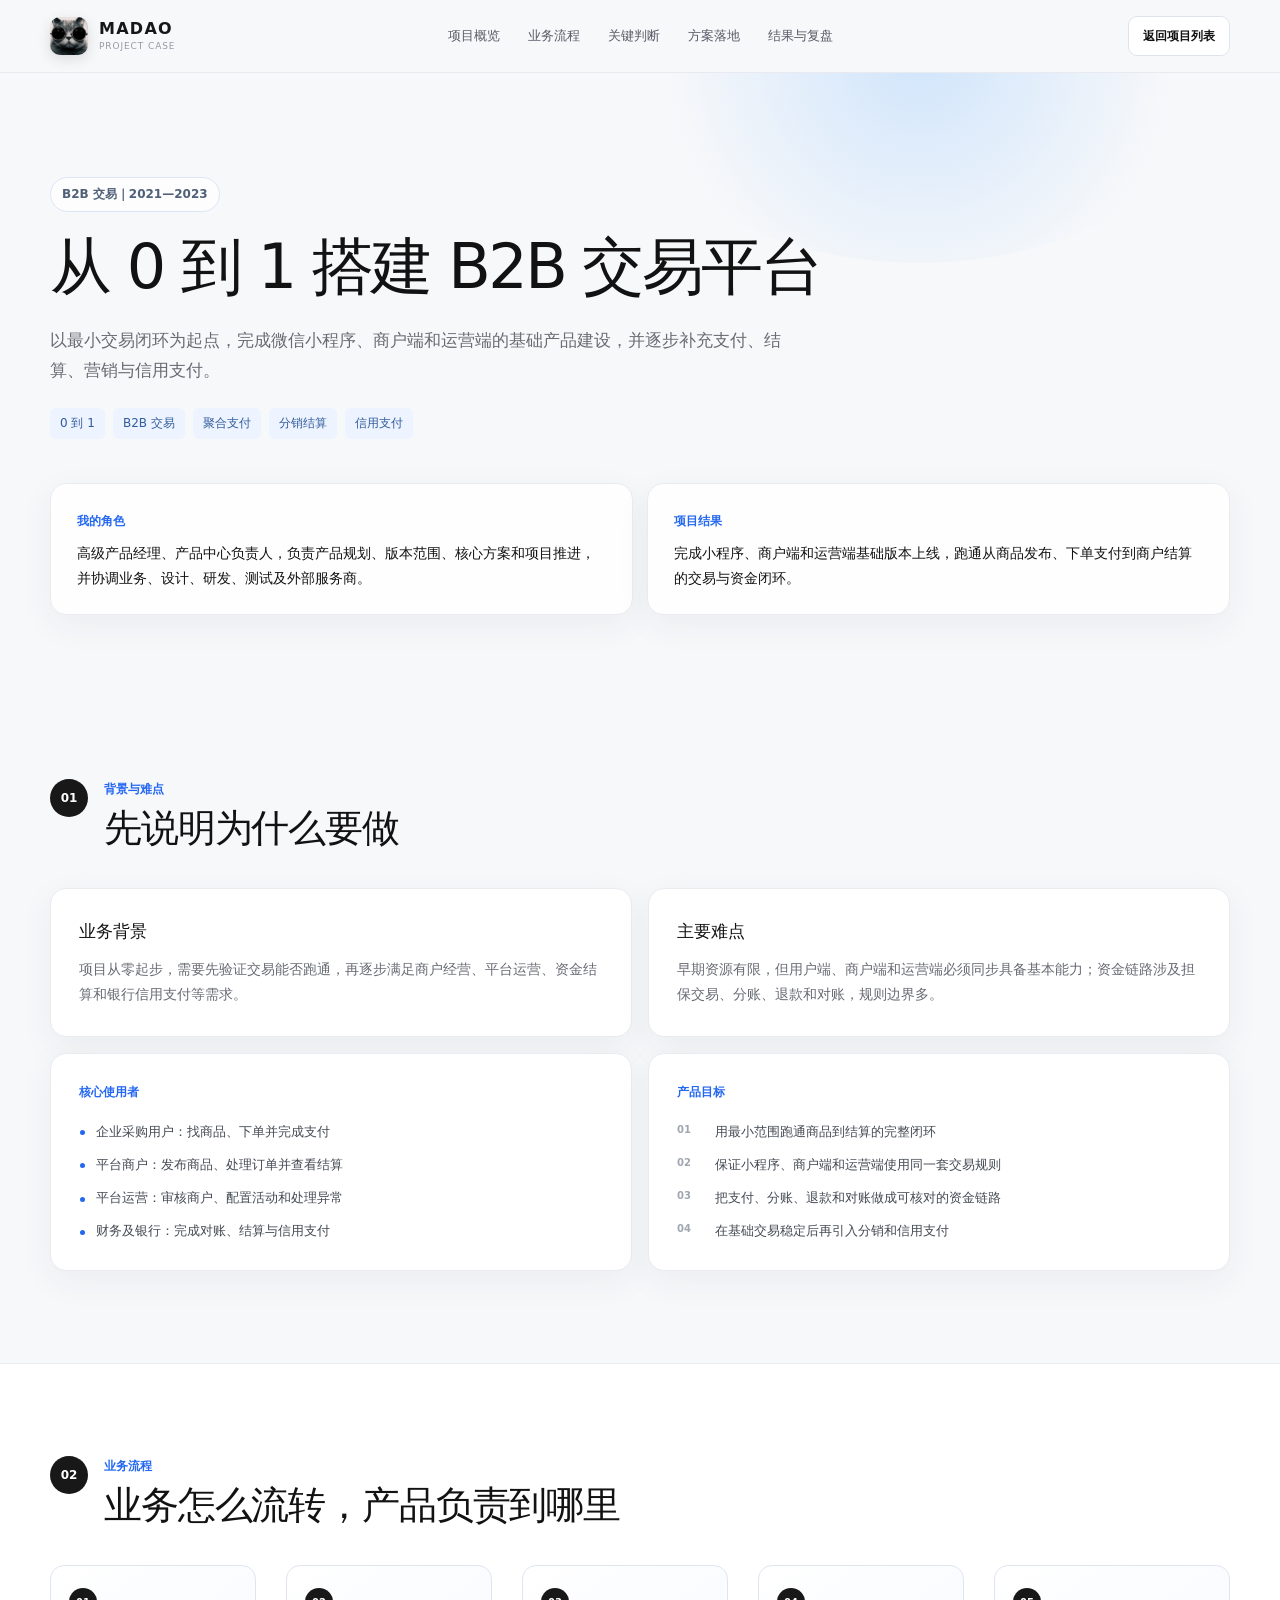
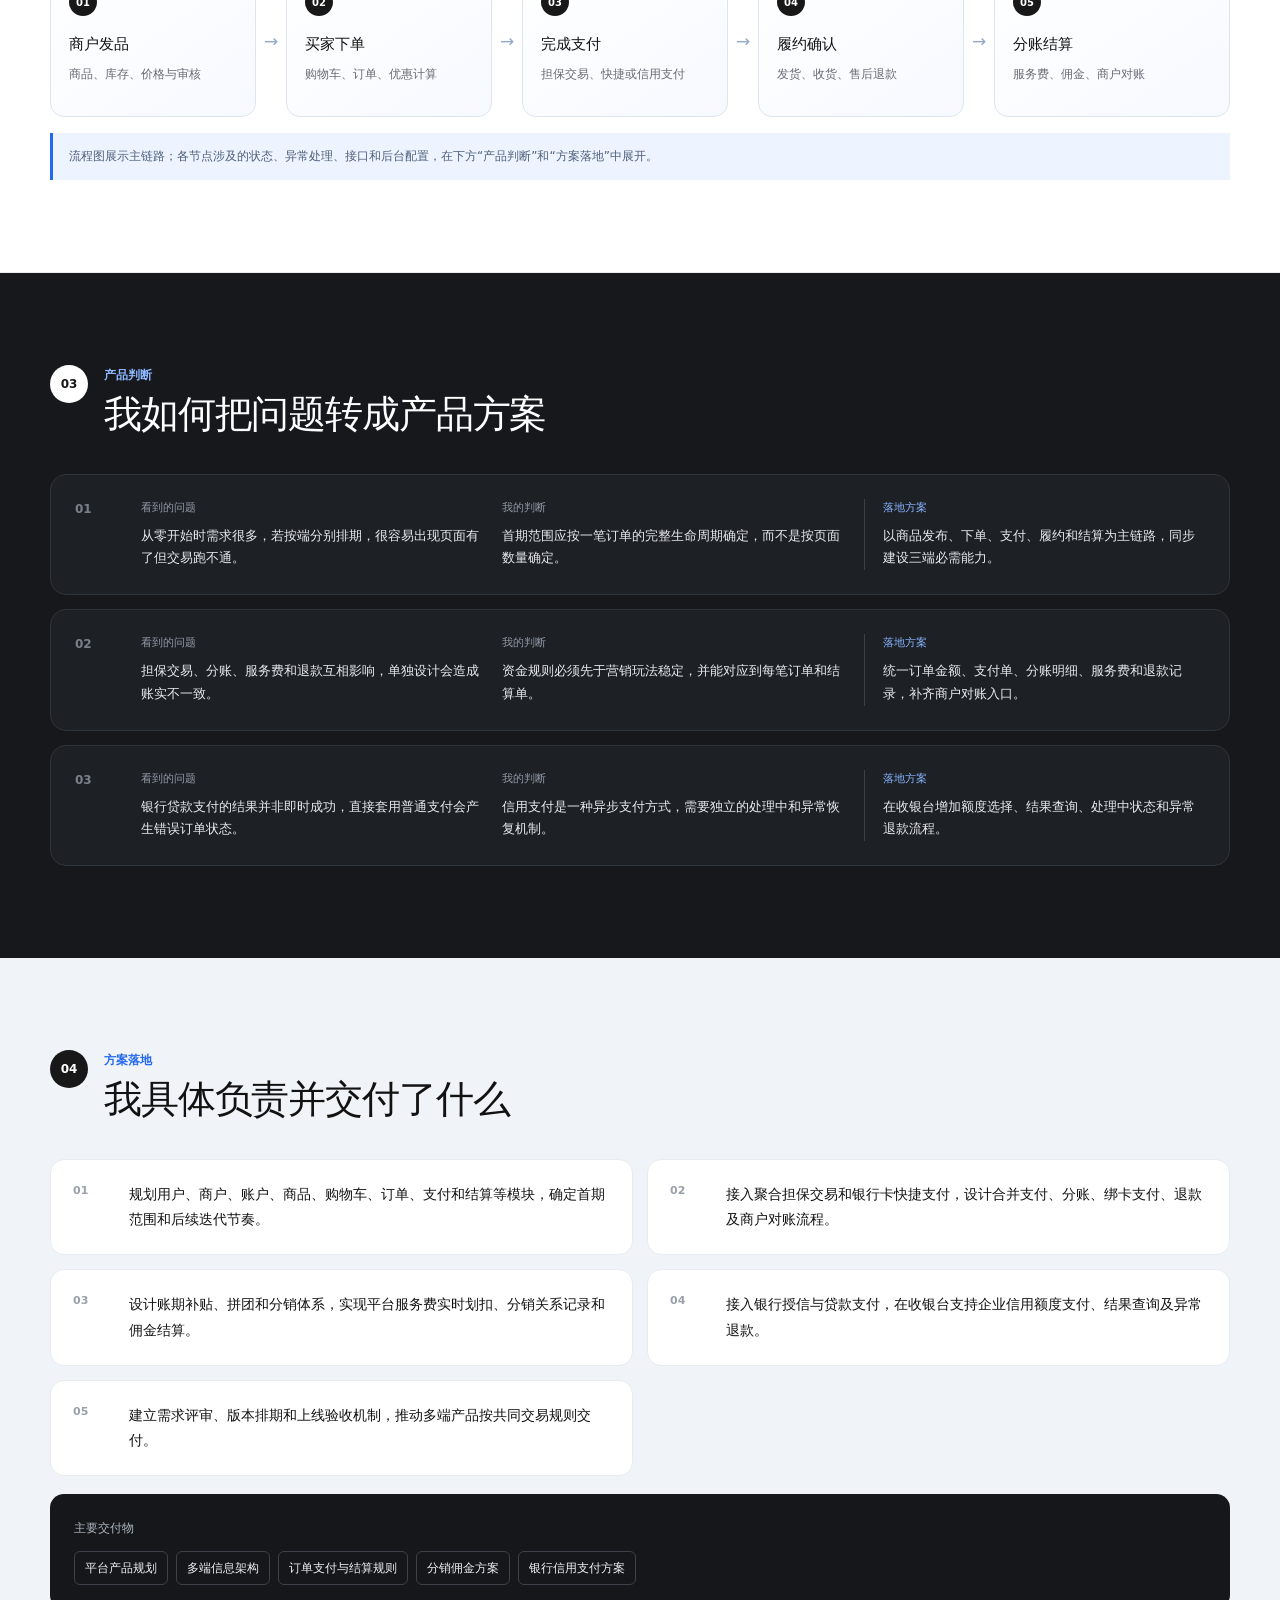
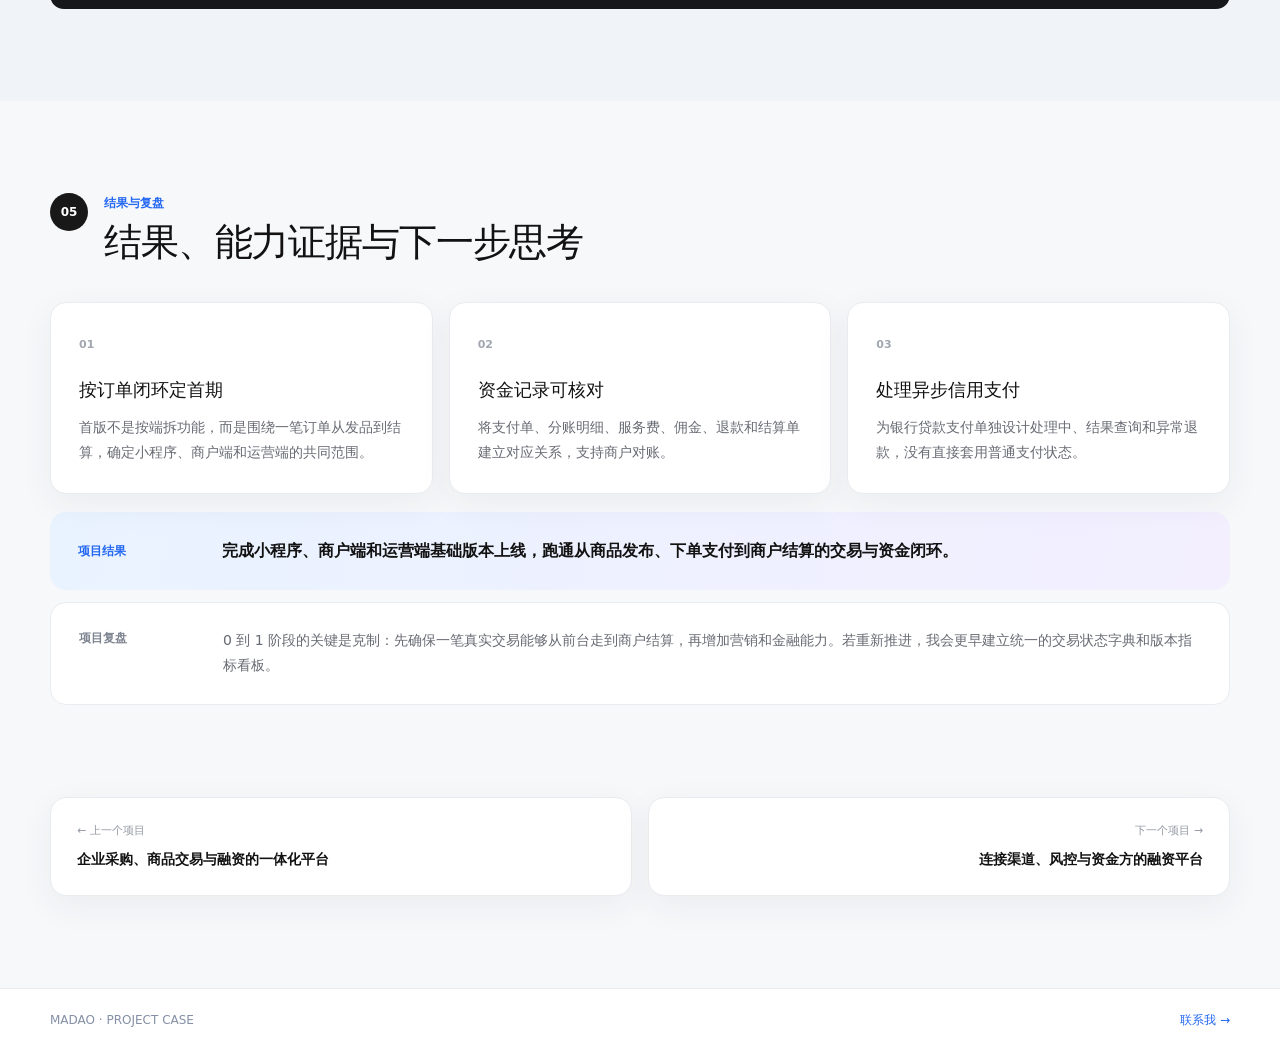
==== commit 7d60c3ab: "Add concrete business flows to project cases" ====
--- a/projects/b2b-platform/index.html
+++ b/projects/b2b-platform/index.html
@@ -1 +1 @@
-<!DOCTYPE html><html lang="zh-CN"><head><meta http-equiv="Content-Security-Policy" content="upgrade-insecure-requests"><meta charSet="utf-8"/><meta name="viewport" content="width=device-width, initial-scale=1"/><link rel="preload" href="/cat-avatar.jpg" as="image"/><link rel="stylesheet" href="/assets/index-fpypGt7X.css" data-rsc-css-href="/assets/index-fpypGt7X.css" data-precedence="vite-rsc/importer-resources"/><title>从 0 到 1 搭建 B2B 交易平台｜MADAO 项目详情｜MADAO</title><meta name="description" content="以最小交易闭环为起点，完成微信小程序、商户端和运营端的基础产品建设，并逐步补充支付、结算、营销与信用支付。"/><meta name="application-name" content="MADAO 的面试工作简介"/><meta name="author" content="MADAO"/><meta name="creator" content="MADAO"/><meta property="og:title" content="MADAO｜资深产品经理 / 产品负责人"/><meta property="og:description" content="覆盖 ToB 交易平台、供应链金融、电商中后台与行业 AI，把复杂业务做成可落地、可运营的平台产品。"/><meta property="og:site_name" content="MADAO 的面试工作简介"/><meta property="og:type" content="website"/><meta property="og:locale" content="zh_CN"/><meta property="og:image" content="https://yangshuai.work/og-bright.png"/><meta property="og:image:width" content="1680"/><meta property="og:image:height" content="941"/><meta property="og:image:alt" content="MADAO 资深产品经理 / 产品负责人"/><meta name="twitter:card" content="summary_large_image"/><meta name="twitter:title" content="MADAO｜资深产品经理 / 产品负责人"/><meta name="twitter:description" content="覆盖 ToB 交易平台、供应链金融、电商中后台与行业 AI，把复杂业务做成可落地、可运营的平台产品。"/><meta name="twitter:image" content="https://yangshuai.work/og-bright.png"/></head><body><header class="detail-header"><div class="shell detail-nav"><a class="brand" href="/#top"><img src="[data-uri]" alt=""/><span><strong>MADAO</strong><small>PROJECT CASE</small></span></a><nav aria-label="项目详情导航"><a href="#overview">项目概览</a><a href="#decisions">关键判断</a><a href="#work">方案落地</a><a href="#strengths">结果与复盘</a></nav><a class="detail-back" href="/#cases">返回项目列表</a></div></header><main class="project-detail"><section class="project-hero" id="overview"><div class="shell"><p class="project-eyebrow">B2B 交易｜2021—2023</p><h1>从 0 到 1 搭建 B2B 交易平台</h1><p class="project-summary">以最小交易闭环为起点，完成微信小程序、商户端和运营端的基础产品建设，并逐步补充支付、结算、营销与信用支付。</p><div class="project-tags"><span>0 到 1</span><span>B2B 交易</span><span>聚合支付</span><span>分销结算</span><span>信用支付</span></div><div class="project-facts"><article><span>我的角色</span><p>高级产品经理、产品中心负责人，负责产品规划、版本范围、核心方案和项目推进，并协调业务、设计、研发、测试及外部服务商。</p></article><article><span>项目结果</span><p>完成小程序、商户端和运营端基础版本上线，跑通从商品发布、下单支付到商户结算的交易与资金闭环。</p></article></div></div></section><section class="project-section shell"><div class="detail-section-heading"><span>01</span><div><p>背景与难点</p><h2>先说明为什么要做</h2></div></div><div class="context-grid"><article><h3>业务背景</h3><p>项目从零起步，需要先验证交易能否跑通，再逐步满足商户经营、平台运营、资金结算和银行信用支付等需求。</p></article><article><h3>主要难点</h3><p>早期资源有限，但用户端、商户端和运营端必须同步具备基本能力；资金链路涉及担保交易、分账、退款和对账，规则边界多。</p></article></div><div class="goal-user-grid"><article><p class="detail-card-label">核心使用者</p><ul><li>企业采购用户：找商品、下单并完成支付</li><li>平台商户：发布商品、处理订单并查看结算</li><li>平台运营：审核商户、配置活动和处理异常</li><li>财务及银行：完成对账、结算与信用支付</li></ul></article><article><p class="detail-card-label">产品目标</p><ol><li><span>0<!-- -->1</span>用最小范围跑通商品到结算的完整闭环</li><li><span>0<!-- -->2</span>保证小程序、商户端和运营端使用同一套交易规则</li><li><span>0<!-- -->3</span>把支付、分账、退款和对账做成可核对的资金链路</li><li><span>0<!-- -->4</span>在基础交易稳定后再引入分销和信用支付</li></ol></article></div></section><section class="project-section decision-section" id="decisions"><div class="shell"><div class="detail-section-heading"><span>02</span><div><p>产品判断</p><h2>我如何把问题转成产品方案</h2></div></div><div class="decision-list"><article><div class="decision-number">0<!-- -->1</div><div><span>看到的问题</span><p>从零开始时需求很多，若按端分别排期，很容易出现页面有了但交易跑不通。</p></div><div><span>我的判断</span><p>首期范围应按一笔订单的完整生命周期确定，而不是按页面数量确定。</p></div><div class="decision-solution"><span>落地方案</span><p>以商品发布、下单、支付、履约和结算为主链路，同步建设三端必需能力。</p></div></article><article><div class="decision-number">0<!-- -->2</div><div><span>看到的问题</span><p>担保交易、分账、服务费和退款互相影响，单独设计会造成账实不一致。</p></div><div><span>我的判断</span><p>资金规则必须先于营销玩法稳定，并能对应到每笔订单和结算单。</p></div><div class="decision-solution"><span>落地方案</span><p>统一订单金额、支付单、分账明细、服务费和退款记录，补齐商户对账入口。</p></div></article><article><div class="decision-number">0<!-- -->3</div><div><span>看到的问题</span><p>银行贷款支付的结果并非即时成功，直接套用普通支付会产生错误订单状态。</p></div><div><span>我的判断</span><p>信用支付是一种异步支付方式，需要独立的处理中和异常恢复机制。</p></div><div class="decision-solution"><span>落地方案</span><p>在收银台增加额度选择、结果查询、处理中状态和异常退款流程。</p></div></article></div></div></section><section class="project-section project-work-section" id="work"><div class="shell"><div class="detail-section-heading"><span>03</span><div><p>方案落地</p><h2>我具体负责并交付了什么</h2></div></div><ol class="project-work-list"><li><span>01</span><p>规划用户、商户、账户、商品、购物车、订单、支付和结算等模块，确定首期范围和后续迭代节奏。</p></li><li><span>02</span><p>接入聚合担保交易和银行卡快捷支付，设计合并支付、分账、绑卡支付、退款及商户对账流程。</p></li><li><span>03</span><p>设计账期补贴、拼团和分销体系，实现平台服务费实时划扣、分销关系记录和佣金结算。</p></li><li><span>04</span><p>接入银行授信与贷款支付，在收银台支持企业信用额度支付、结果查询及异常退款。</p></li><li><span>05</span><p>建立需求评审、版本排期和上线验收机制，推动多端产品按共同交易规则交付。</p></li></ol><div class="outputs"><p>主要交付物</p><div><span>平台产品规划</span><span>多端信息架构</span><span>订单支付与结算规则</span><span>分销佣金方案</span><span>银行信用支付方案</span></div></div></div></section><section class="project-section shell" id="strengths"><div class="detail-section-heading"><span>04</span><div><p>结果与复盘</p><h2>结果、能力证据与下一步思考</h2></div></div><div class="strength-grid"><article><span>0<!-- -->1</span><h3>0 到 1 取舍</h3><p>能在资源有限的情况下先抓住主交易链路，再逐步补齐经营和金融能力。</p></article><article><span>0<!-- -->2</span><h3>资金产品经验</h3><p>对支付、担保交易、分账、结算、对账和退款之间的关系有实际设计经验。</p></article><article><span>0<!-- -->3</span><h3>团队推进</h3><p>作为产品负责人统一多端规则和版本目标，减少各端分别设计带来的返工。</p></article></div><div class="result-panel"><span>项目结果</span><strong>完成小程序、商户端和运营端基础版本上线，跑通从商品发布、下单支付到商户结算的交易与资金闭环。</strong></div><div class="reflection-panel"><span>项目复盘</span><p>0 到 1 阶段的关键是克制：先确保一笔真实交易能够从前台走到商户结算，再增加营销和金融能力。若重新推进，我会更早建立统一的交易状态字典和版本指标看板。</p></div></section><nav class="project-switch shell" aria-label="切换项目"><a href="/projects/industry-trade-finance"><span>← 上一个项目</span><strong>企业采购、商品交易与融资的一体化平台</strong></a><a href="/projects/supply-chain-finance"><span>下一个项目 →</span><strong>连接渠道、风控与资金方的融资平台</strong></a></nav></main><footer class="site-footer"><div class="shell"><span>MADAO · PROJECT CASE</span><a href="/#contact">联系我 →</a></div></footer></body></html>+<!DOCTYPE html><html lang="zh-CN"><head><meta http-equiv="Content-Security-Policy" content="upgrade-insecure-requests"><meta charSet="utf-8"/><meta name="viewport" content="width=device-width, initial-scale=1"/><link rel="preload" href="/cat-avatar.jpg" as="image"/><link rel="stylesheet" href="/assets/index-SglAvg2i.css" data-rsc-css-href="/assets/index-SglAvg2i.css" data-precedence="vite-rsc/importer-resources"/><title>从 0 到 1 搭建 B2B 交易平台｜MADAO 项目详情｜MADAO</title><meta name="description" content="以最小交易闭环为起点，完成微信小程序、商户端和运营端的基础产品建设，并逐步补充支付、结算、营销与信用支付。"/><meta name="application-name" content="MADAO 的面试工作简介"/><meta name="author" content="MADAO"/><meta name="creator" content="MADAO"/><meta property="og:title" content="MADAO｜资深产品经理 / 产品负责人"/><meta property="og:description" content="覆盖 ToB 交易平台、供应链金融、电商中后台与行业 AI，把复杂业务做成可落地、可运营的平台产品。"/><meta property="og:site_name" content="MADAO 的面试工作简介"/><meta property="og:type" content="website"/><meta property="og:locale" content="zh_CN"/><meta property="og:image" content="https://yangshuai.work/og-bright.png"/><meta property="og:image:width" content="1680"/><meta property="og:image:height" content="941"/><meta property="og:image:alt" content="MADAO 资深产品经理 / 产品负责人"/><meta name="twitter:card" content="summary_large_image"/><meta name="twitter:title" content="MADAO｜资深产品经理 / 产品负责人"/><meta name="twitter:description" content="覆盖 ToB 交易平台、供应链金融、电商中后台与行业 AI，把复杂业务做成可落地、可运营的平台产品。"/><meta name="twitter:image" content="https://yangshuai.work/og-bright.png"/></head><body><header class="detail-header"><div class="shell detail-nav"><a class="brand" href="/#top"><img src="[data-uri]" alt=""/><span><strong>MADAO</strong><small>PROJECT CASE</small></span></a><nav aria-label="项目详情导航"><a href="#overview">项目概览</a><a href="#flow">业务流程</a><a href="#decisions">关键判断</a><a href="#work">方案落地</a><a href="#strengths">结果与复盘</a></nav><a class="detail-back" href="/#cases">返回项目列表</a></div></header><main class="project-detail"><section class="project-hero" id="overview"><div class="shell"><p class="project-eyebrow">B2B 交易｜2021—2023</p><h1>从 0 到 1 搭建 B2B 交易平台</h1><p class="project-summary">以最小交易闭环为起点，完成微信小程序、商户端和运营端的基础产品建设，并逐步补充支付、结算、营销与信用支付。</p><div class="project-tags"><span>0 到 1</span><span>B2B 交易</span><span>聚合支付</span><span>分销结算</span><span>信用支付</span></div><div class="project-facts"><article><span>我的角色</span><p>高级产品经理、产品中心负责人，负责产品规划、版本范围、核心方案和项目推进，并协调业务、设计、研发、测试及外部服务商。</p></article><article><span>项目结果</span><p>完成小程序、商户端和运营端基础版本上线，跑通从商品发布、下单支付到商户结算的交易与资金闭环。</p></article></div></div></section><section class="project-section shell"><div class="detail-section-heading"><span>01</span><div><p>背景与难点</p><h2>先说明为什么要做</h2></div></div><div class="context-grid"><article><h3>业务背景</h3><p>项目从零起步，需要先验证交易能否跑通，再逐步满足商户经营、平台运营、资金结算和银行信用支付等需求。</p></article><article><h3>主要难点</h3><p>早期资源有限，但用户端、商户端和运营端必须同步具备基本能力；资金链路涉及担保交易、分账、退款和对账，规则边界多。</p></article></div><div class="goal-user-grid"><article><p class="detail-card-label">核心使用者</p><ul><li>企业采购用户：找商品、下单并完成支付</li><li>平台商户：发布商品、处理订单并查看结算</li><li>平台运营：审核商户、配置活动和处理异常</li><li>财务及银行：完成对账、结算与信用支付</li></ul></article><article><p class="detail-card-label">产品目标</p><ol><li><span>0<!-- -->1</span>用最小范围跑通商品到结算的完整闭环</li><li><span>0<!-- -->2</span>保证小程序、商户端和运营端使用同一套交易规则</li><li><span>0<!-- -->3</span>把支付、分账、退款和对账做成可核对的资金链路</li><li><span>0<!-- -->4</span>在基础交易稳定后再引入分销和信用支付</li></ol></article></div></section><section class="project-section flow-section" id="flow"><div class="shell"><div class="detail-section-heading"><span>02</span><div><p>业务流程</p><h2>业务怎么流转，产品负责到哪里</h2></div></div><div class="business-flow" role="list" aria-label="从 0 到 1 搭建 B2B 交易平台业务流程"><div class="flow-step-wrap" role="listitem"><article><span>01</span><h3>商户发品</h3><p>商品、库存、价格与审核</p></article><i aria-hidden="true">→</i></div><div class="flow-step-wrap" role="listitem"><article><span>02</span><h3>买家下单</h3><p>购物车、订单、优惠计算</p></article><i aria-hidden="true">→</i></div><div class="flow-step-wrap" role="listitem"><article><span>03</span><h3>完成支付</h3><p>担保交易、快捷或信用支付</p></article><i aria-hidden="true">→</i></div><div class="flow-step-wrap" role="listitem"><article><span>04</span><h3>履约确认</h3><p>发货、收货、售后退款</p></article><i aria-hidden="true">→</i></div><div class="flow-step-wrap" role="listitem"><article><span>05</span><h3>分账结算</h3><p>服务费、佣金、商户对账</p></article></div></div><p class="flow-note">流程图展示主链路；各节点涉及的状态、异常处理、接口和后台配置，在下方“产品判断”和“方案落地”中展开。</p></div></section><section class="project-section decision-section" id="decisions"><div class="shell"><div class="detail-section-heading"><span>03</span><div><p>产品判断</p><h2>我如何把问题转成产品方案</h2></div></div><div class="decision-list"><article><div class="decision-number">0<!-- -->1</div><div><span>看到的问题</span><p>从零开始时需求很多，若按端分别排期，很容易出现页面有了但交易跑不通。</p></div><div><span>我的判断</span><p>首期范围应按一笔订单的完整生命周期确定，而不是按页面数量确定。</p></div><div class="decision-solution"><span>落地方案</span><p>以商品发布、下单、支付、履约和结算为主链路，同步建设三端必需能力。</p></div></article><article><div class="decision-number">0<!-- -->2</div><div><span>看到的问题</span><p>担保交易、分账、服务费和退款互相影响，单独设计会造成账实不一致。</p></div><div><span>我的判断</span><p>资金规则必须先于营销玩法稳定，并能对应到每笔订单和结算单。</p></div><div class="decision-solution"><span>落地方案</span><p>统一订单金额、支付单、分账明细、服务费和退款记录，补齐商户对账入口。</p></div></article><article><div class="decision-number">0<!-- -->3</div><div><span>看到的问题</span><p>银行贷款支付的结果并非即时成功，直接套用普通支付会产生错误订单状态。</p></div><div><span>我的判断</span><p>信用支付是一种异步支付方式，需要独立的处理中和异常恢复机制。</p></div><div class="decision-solution"><span>落地方案</span><p>在收银台增加额度选择、结果查询、处理中状态和异常退款流程。</p></div></article></div></div></section><section class="project-section project-work-section" id="work"><div class="shell"><div class="detail-section-heading"><span>04</span><div><p>方案落地</p><h2>我具体负责并交付了什么</h2></div></div><ol class="project-work-list"><li><span>01</span><p>规划用户、商户、账户、商品、购物车、订单、支付和结算等模块，确定首期范围和后续迭代节奏。</p></li><li><span>02</span><p>接入聚合担保交易和银行卡快捷支付，设计合并支付、分账、绑卡支付、退款及商户对账流程。</p></li><li><span>03</span><p>设计账期补贴、拼团和分销体系，实现平台服务费实时划扣、分销关系记录和佣金结算。</p></li><li><span>04</span><p>接入银行授信与贷款支付，在收银台支持企业信用额度支付、结果查询及异常退款。</p></li><li><span>05</span><p>建立需求评审、版本排期和上线验收机制，推动多端产品按共同交易规则交付。</p></li></ol><div class="outputs"><p>主要交付物</p><div><span>平台产品规划</span><span>多端信息架构</span><span>订单支付与结算规则</span><span>分销佣金方案</span><span>银行信用支付方案</span></div></div></div></section><section class="project-section shell" id="strengths"><div class="detail-section-heading"><span>05</span><div><p>结果与复盘</p><h2>结果、能力证据与下一步思考</h2></div></div><div class="strength-grid"><article><span>0<!-- -->1</span><h3>按订单闭环定首期</h3><p>首版不是按端拆功能，而是围绕一笔订单从发品到结算，确定小程序、商户端和运营端的共同范围。</p></article><article><span>0<!-- -->2</span><h3>资金记录可核对</h3><p>将支付单、分账明细、服务费、佣金、退款和结算单建立对应关系，支持商户对账。</p></article><article><span>0<!-- -->3</span><h3>处理异步信用支付</h3><p>为银行贷款支付单独设计处理中、结果查询和异常退款，没有直接套用普通支付状态。</p></article></div><div class="result-panel"><span>项目结果</span><strong>完成小程序、商户端和运营端基础版本上线，跑通从商品发布、下单支付到商户结算的交易与资金闭环。</strong></div><div class="reflection-panel"><span>项目复盘</span><p>0 到 1 阶段的关键是克制：先确保一笔真实交易能够从前台走到商户结算，再增加营销和金融能力。若重新推进，我会更早建立统一的交易状态字典和版本指标看板。</p></div></section><nav class="project-switch shell" aria-label="切换项目"><a href="/projects/industry-trade-finance"><span>← 上一个项目</span><strong>企业采购、商品交易与融资的一体化平台</strong></a><a href="/projects/supply-chain-finance"><span>下一个项目 →</span><strong>连接渠道、风控与资金方的融资平台</strong></a></nav></main><footer class="site-footer"><div class="shell"><span>MADAO · PROJECT CASE</span><a href="/#contact">联系我 →</a></div></footer></body></html>
--- a/assets/index-SglAvg2i.css
+++ b/assets/index-SglAvg2i.css
@@ -0,0 +1,2 @@
+/*! tailwindcss v4.2.1 | MIT License | https://tailwindcss.com */
+@layer theme{:root,:host{--font-sans:ui-sans-serif, system-ui, sans-serif, "Apple Color Emoji", "Segoe UI Emoji", "Segoe UI Symbol", "Noto Color Emoji";--font-mono:ui-monospace, SFMono-Regular, Menlo, Monaco, Consolas, "Liberation Mono", "Courier New", monospace;--spacing:.25rem;--default-font-family:var(--font-sans);--default-mono-font-family:var(--font-mono)}}@layer base{*,:after,:before,::backdrop{box-sizing:border-box;border:0 solid;margin:0;padding:0}::file-selector-button{box-sizing:border-box;border:0 solid;margin:0;padding:0}html,:host{-webkit-text-size-adjust:100%;tab-size:4;line-height:1.5;font-family:var(--default-font-family,ui-sans-serif, system-ui, sans-serif, "Apple Color Emoji", "Segoe UI Emoji", "Segoe UI Symbol", "Noto Color Emoji");font-feature-settings:var(--default-font-feature-settings,normal);font-variation-settings:var(--default-font-variation-settings,normal);-webkit-tap-highlight-color:transparent}hr{height:0;color:inherit;border-top-width:1px}abbr:where([title]){-webkit-text-decoration:underline dotted;text-decoration:underline dotted}h1,h2,h3,h4,h5,h6{font-size:inherit;font-weight:inherit}a{color:inherit;-webkit-text-decoration:inherit;-webkit-text-decoration:inherit;-webkit-text-decoration:inherit;-webkit-text-decoration:inherit;text-decoration:inherit}b,strong{font-weight:bolder}code,kbd,samp,pre{font-family:var(--default-mono-font-family,ui-monospace, SFMono-Regular, Menlo, Monaco, Consolas, "Liberation Mono", "Courier New", monospace);font-feature-settings:var(--default-mono-font-feature-settings,normal);font-variation-settings:var(--default-mono-font-variation-settings,normal);font-size:1em}small{font-size:80%}sub,sup{vertical-align:baseline;font-size:75%;line-height:0;position:relative}sub{bottom:-.25em}sup{top:-.5em}table{text-indent:0;border-color:inherit;border-collapse:collapse}:-moz-focusring{outline:auto}progress{vertical-align:baseline}summary{display:list-item}ol,ul,menu{list-style:none}img,svg,video,canvas,audio,iframe,embed,object{vertical-align:middle;display:block}img,video{max-width:100%;height:auto}button,input,select,optgroup,textarea{font:inherit;font-feature-settings:inherit;font-variation-settings:inherit;letter-spacing:inherit;color:inherit;opacity:1;background-color:#0000;border-radius:0}::file-selector-button{font:inherit;font-feature-settings:inherit;font-variation-settings:inherit;letter-spacing:inherit;color:inherit;opacity:1;background-color:#0000;border-radius:0}:where(select:is([multiple],[size])) optgroup{font-weight:bolder}:where(select:is([multiple],[size])) optgroup option{padding-inline-start:20px}::file-selector-button{margin-inline-end:4px}::placeholder{opacity:1}@supports (not ((-webkit-appearance:-apple-pay-button))) or (contain-intrinsic-size:1px){::placeholder{color:currentColor}@supports (color:color-mix(in lab, red, red)){::placeholder{color:color-mix(in oklab, currentcolor 50%, transparent)}}}textarea{resize:vertical}::-webkit-search-decoration{-webkit-appearance:none}::-webkit-date-and-time-value{min-height:1lh;text-align:inherit}::-webkit-datetime-edit{display:inline-flex}::-webkit-datetime-edit-fields-wrapper{padding:0}::-webkit-datetime-edit{padding-block:0}::-webkit-datetime-edit-year-field{padding-block:0}::-webkit-datetime-edit-month-field{padding-block:0}::-webkit-datetime-edit-day-field{padding-block:0}::-webkit-datetime-edit-hour-field{padding-block:0}::-webkit-datetime-edit-minute-field{padding-block:0}::-webkit-datetime-edit-second-field{padding-block:0}::-webkit-datetime-edit-millisecond-field{padding-block:0}::-webkit-datetime-edit-meridiem-field{padding-block:0}::-webkit-calendar-picker-indicator{line-height:1}:-moz-ui-invalid{box-shadow:none}button,input:where([type=button],[type=reset],[type=submit]){appearance:button}::file-selector-button{appearance:button}::-webkit-inner-spin-button{height:auto}::-webkit-outer-spin-button{height:auto}[hidden]:where(:not([hidden=until-found])){display:none!important}}@layer components;@layer utilities{.relative{position:relative}.start{inset-inline-start:var(--spacing)}.table{display:table}.overline{text-decoration-line:overline}}:root{--bg:#f7f8fa;--card:#fff;--text:#131212;--muted:#686b73;--line:#e9ebef;--blue:#2468f2;--blue-dark:#1554d1;--blue-soft:#edf3ff;--purple-soft:#f2efff;--shadow:0 10px 34px #1e2e4a0f}*{box-sizing:border-box}html{scroll-behavior:smooth;scroll-padding-top:68px}body{background:var(--bg);color:var(--text);-webkit-font-smoothing:antialiased;margin:0;font:15px/1.72 Inter,PingFang SC,Microsoft YaHei,system-ui,sans-serif}a{color:inherit;text-decoration:none}a:focus-visible{outline-offset:3px;outline:3px solid #056de84d}#edgeone-watermark{display:none!important}.shell{width:min(1180px,100% - 48px);margin-inline:auto}.skip-link{z-index:100;color:#fff;background:#121212;padding:8px 12px;position:fixed;top:8px;left:8px;transform:translateY(-150%)}.skip-link:focus{transform:none}.site-header{z-index:20;-webkit-backdrop-filter:blur(18px);backdrop-filter:blur(18px);background:#f7f8fadb;border-bottom:1px solid #e5e8eecc;position:sticky;top:0}.header-inner{grid-template-columns:auto 1fr auto;align-items:center;gap:38px;min-height:76px;display:grid}.brand{color:#171717;align-items:center;gap:11px;width:max-content;display:flex}.brand img{object-fit:cover;border-radius:10px;width:38px;height:38px;box-shadow:0 4px 14px #0000001f}.brand>span{line-height:1.1;display:grid}.brand strong{letter-spacing:.08em;font-size:16px}.brand small{color:#969aa3;letter-spacing:.1em;margin-top:4px;font-size:9px}.main-nav{color:#333;justify-content:center;gap:6px;display:flex}.main-nav a{border-radius:9px;gap:2px;min-width:104px;padding:9px 12px;transition:background .2s,transform .2s;display:grid}.main-nav strong{font-size:13px;font-weight:600}.main-nav small{color:#9296a0;font-size:10px}.main-nav a:hover{color:var(--blue);background:#fff;transform:translateY(-1px)}.nav-actions{align-items:center;gap:8px;display:flex}.demo-link{color:#4c5058;padding:9px 12px;font-size:12px}.demo-link:hover{color:var(--blue)}.contact-link{color:#fff;background:#181818;border:1px solid #181818;border-radius:9px;padding:9px 17px;font-size:13px;font-weight:600}.contact-link:hover{background:#333}.hero{background:var(--bg);padding:104px 0 76px;position:relative;overflow:hidden}.hero:before,.hero:after{content:"";pointer-events:none;filter:blur(4px);border-radius:50%;position:absolute}.hero:before{background:radial-gradient(circle,#70b9ff47,#70b9ff00 68%);width:520px;height:360px;top:-150px;left:25%}.hero:after{background:radial-gradient(circle,#b891ff33,#b891ff00 68%);width:460px;height:420px;bottom:-180px;right:-120px}.hero-grid{z-index:1;grid-template-columns:minmax(0,1fr) 338px;align-items:center;gap:72px;display:grid;position:relative}.overline{color:#4f6078;background:#ffffffb8;border:1px solid #dce5f7;border-radius:999px;width:max-content;margin:0 0 18px;padding:6px 11px;font-size:12px;font-weight:600}.hero h1,.section-heading h2,.contact-section h2{letter-spacing:-.035em;margin:0}.hero h1{max-width:760px;font-size:clamp(44px,5.2vw,64px);font-weight:700;line-height:1.16}.hero h1 span{color:#0000;background:linear-gradient(95deg,#1768e5 8%,#6366e8 55%,#7a56d8);-webkit-background-clip:text;background-clip:text;display:block}.hero-lead{max-width:760px;margin:24px 0 0;font-size:17px;font-weight:500;line-height:1.75}.hero-summary{max-width:760px;color:var(--muted);margin:12px 0 0;font-size:14px}.hero-tags,.tag-list{flex-wrap:wrap;gap:8px;display:flex}.hero-tags{margin-top:20px}.hero-tags span,.tag-list span{background:var(--blue-soft);color:#315d9d;border-radius:6px;padding:5px 10px;font-size:12px;line-height:1.5}.hero-actions{gap:12px;margin-top:30px;display:flex}.button{border:1px solid var(--blue);border-radius:10px;justify-content:center;align-items:center;min-height:46px;padding:0 22px;font-size:14px;font-weight:600;transition:transform .2s,box-shadow .2s;display:inline-flex}.button:hover{transform:translateY(-2px);box-shadow:0 8px 20px #2468f229}.button.primary{color:#fff;background:#191919;border-color:#191919}.button.primary:hover{background:var(--blue-dark)}.button.secondary{color:var(--blue);background:#fff}.hero-route{color:#858a94;flex-wrap:wrap;align-items:center;gap:9px;margin-top:26px;font-size:11px;display:flex}.hero-route>span{letter-spacing:.12em;margin-right:4px;font-size:9px}.hero-route a{color:#555b65}.hero-route a:hover{color:var(--blue)}.hero-route i{color:#b2b6be;font-style:normal}.profile-card{-webkit-backdrop-filter:blur(16px);backdrop-filter:blur(16px);background:#ffffffd1;border:1px solid #ffffffe6;border-radius:18px;padding:26px;box-shadow:0 24px 70px #283a591f}.profile-head{border-bottom:1px solid var(--line);align-items:center;gap:14px;padding-bottom:20px;display:flex}.profile-head img{object-fit:cover;border-radius:13px;width:58px;height:58px}.profile-head div{gap:2px;display:grid}.profile-head strong{font-size:21px}.profile-head span{color:var(--muted);font-size:13px}.profile-card dl{margin:16px 0 0}.profile-card dl div{grid-template-columns:48px 1fr;gap:10px;padding:7px 0;display:grid}.profile-card dt{color:#8590a6;font-size:12px}.profile-card dd{margin:0;font-size:13px;font-weight:600}.profile-card>p{color:var(--muted);background:#f4f6f9;border-radius:9px;margin:16px 0 0;padding:13px 14px;font-size:13px}.metrics{box-shadow:none;background:0 0;border:0;grid-template-columns:repeat(4,1fr);gap:12px;margin-top:24px;display:grid}.metrics div{border:1px solid var(--line);box-shadow:var(--shadow);background:#fff;border-radius:14px;padding:24px 22px}.metrics div+div{border-left:1px solid var(--line)}.metrics strong{color:var(--blue);font-size:21px;line-height:1.4;display:block}.metrics span{color:var(--muted);margin-top:3px;font-size:13px;display:block}.demo-promo{box-shadow:var(--shadow);background:linear-gradient(110deg,#fff 0%,#f6f9ff 62%,#f3efff 100%);border:1px solid #dfe5f1;border-radius:16px;grid-template-columns:minmax(0,1fr) 240px auto;align-items:center;gap:30px;margin-top:18px;padding:30px 32px;display:grid}.demo-promo-copy{max-width:660px}.demo-promo-label{color:var(--blue);margin:0 0 5px;font-size:12px;font-weight:600}.demo-promo h2{letter-spacing:-.015em;margin:0;font-size:20px;line-height:1.45}.demo-promo-copy>p:nth-of-type(2){color:var(--muted);margin:6px 0 0;font-size:13px}.demo-promo-copy ul{flex-wrap:wrap;gap:7px;margin:13px 0 0;padding:0;list-style:none;display:flex}.demo-promo-copy li{background:var(--blue-soft);color:#175199;border-radius:3px;padding:3px 9px;font-size:12px}.demo-promo-preview{background:#fff;border:1px solid #d6e9ff;border-radius:7px;overflow:hidden;transform:rotate(-1.5deg);box-shadow:0 8px 24px #056de81a}.preview-bar{border-bottom:1px solid var(--line);background:#f7f8fa;align-items:center;gap:5px;height:25px;padding:0 9px;display:flex}.preview-bar i{background:#b6d7ff;border-radius:50%;width:5px;height:5px}.preview-bar span{color:#8590a6;margin-left:4px;font-size:10px}.preview-body{grid-template-columns:repeat(3,1fr);gap:7px;padding:13px;display:grid}.preview-body strong{grid-column:1/-1;font-size:13px}.preview-body span{background:var(--blue-soft);color:#175199;text-align:center;border-radius:3px;padding:7px 3px;font-size:9px;font-weight:700}.preview-body i{background:#e8f2ff;border-radius:2px;grid-column:span 2;height:6px}.preview-body i:last-child{grid-column:span 1}.demo-promo-link{border:1px solid var(--blue);min-height:40px;color:var(--blue);white-space:nowrap;border-radius:4px;justify-content:center;align-items:center;gap:8px;padding:0 16px;font-size:13px;font-weight:600;display:inline-flex}.demo-promo-link:hover{background:var(--blue);color:#fff}.section,.cases-section{padding:100px 0}.section-heading{max-width:760px;margin-bottom:38px}.section-heading.compact{margin-bottom:30px}.section-heading h2,.contact-section h2{font-size:clamp(28px,3.5vw,38px);line-height:1.35}.section-heading>p:last-child{color:var(--muted);margin:12px 0 0;font-size:14px}.role-grid{grid-template-columns:repeat(3,1fr);gap:16px;display:grid}.role-item{border:1px solid var(--line);box-shadow:var(--shadow);background:#fff;border-radius:16px;padding:24px;transition:transform .25s,box-shadow .25s}.role-item:hover,.case-item:hover{transform:translateY(-4px);box-shadow:0 18px 42px #1e2e4a1a}.role-figure{background:#f7f8fa;border:1px solid #edf0f5;border-radius:5px;height:178px;margin-bottom:22px;padding:14px;overflow:hidden}.figure-top{justify-content:space-between;align-items:center;display:flex}.figure-top span{background:var(--blue);color:#fff;border-radius:50%;place-items:center;width:29px;height:29px;font-size:11px;font-weight:700;display:grid}.figure-top b{color:#8590a6;font-size:11px;font-weight:600}.figure-canvas{height:112px;margin-top:8px;position:relative}.figure-canvas i{color:#175199;background:#fff;border:1px solid #b6d7ff;border-radius:4px;place-items:center;min-width:54px;min-height:27px;padding:4px 7px;font-size:10px;font-style:normal;line-height:1.2;display:grid;position:absolute}.role-item.map .figure-canvas:before,.role-item.map .figure-canvas:after{content:"";background:#b6d7ff;height:1px;position:absolute;top:53px;left:18%;right:18%}.role-item.map .figure-canvas:after{width:1px;height:auto;inset:18px auto 18px 50%}.role-item.map .figure-canvas i:first-child{top:39px;left:0}.role-item.map .figure-canvas i:nth-child(2){top:0;left:calc(50% - 27px)}.role-item.map .figure-canvas i:nth-child(3){z-index:1;border-color:var(--blue);background:var(--blue);color:#fff;top:39px;left:calc(50% - 27px)}.role-item.map .figure-canvas i:nth-child(4){top:84px;left:calc(50% - 27px)}.role-item.map .figure-canvas i:nth-child(5){top:39px;right:0}.role-item.blocks .figure-canvas{grid-template-rows:repeat(2,1fr);grid-template-columns:repeat(3,1fr);gap:7px;display:grid}.role-item.blocks .figure-canvas i{background:#fff;min-width:0;position:static}.role-item.blocks .figure-canvas i:nth-child(2),.role-item.blocks .figure-canvas i:nth-child(5){border-color:var(--blue);background:var(--blue-soft);font-weight:600}.role-item.loop .figure-canvas{border:1px dashed #b6d7ff;border-radius:50%;transform:scale(.94)}.role-item.loop .figure-canvas:after{content:"持续迭代";background:var(--blue);color:#fff;border-radius:18px;place-items:center;width:60px;height:34px;font-size:10px;font-weight:700;display:grid;position:absolute;top:42px;left:calc(50% - 30px)}.role-item.loop .figure-canvas i{min-width:46px;min-height:24px}.role-item.loop .figure-canvas i:first-child{top:-5px;left:calc(50% - 23px)}.role-item.loop .figure-canvas i:nth-child(2){top:18px;right:-7px}.role-item.loop .figure-canvas i:nth-child(3){bottom:7px;right:2px}.role-item.loop .figure-canvas i:nth-child(4){bottom:-7px;left:calc(50% - 23px)}.role-item.loop .figure-canvas i:nth-child(5){bottom:7px;left:2px}.role-item.loop .figure-canvas i:nth-child(6){top:18px;left:-7px}.role-item h3{margin:0 0 10px;font-size:18px}.role-item>p{color:var(--muted);margin:0;font-size:14px}.role-item .tag-list{margin-top:18px}.cases-section{background:#f2f4f7}.case-list{gap:20px;display:grid}.case-item{border:1px solid var(--line);box-shadow:var(--shadow);background:#fff;border-radius:18px;grid-template-columns:minmax(0,1fr) 320px;gap:36px;padding:34px;transition:transform .25s,box-shadow .25s;display:grid}.case-meta{align-items:center;gap:12px;display:flex}.case-meta span{color:#8590a6;font-size:12px;font-weight:700}.case-meta p{color:var(--blue);margin:0;font-size:12px;font-weight:600}.case-main h3{margin:8px 0 9px;font-size:22px;line-height:1.45}.case-description{color:var(--muted);margin:0;font-size:14px}.case-main ul{gap:8px;margin:20px 0 0;padding:0;list-style:none;display:grid}.case-main li{padding-left:17px;font-size:13px;line-height:1.7;position:relative}.case-main li:before{content:"";background:var(--blue);border-radius:50%;width:5px;height:5px;position:absolute;top:.67em;left:2px}.case-main .tag-list{margin-top:20px}.case-detail-link{color:var(--blue);background:#f7f9fc;border:1px solid #dbe4f3;border-radius:8px;align-items:center;gap:8px;margin-top:22px;padding:9px 14px;font-size:13px;font-weight:600;display:inline-flex}.case-detail-link:hover{background:var(--blue-soft);border-color:#b7ccf1}.case-side{align-content:start;gap:14px;display:grid}.work-visual{background:#f7f8fa;border-radius:6px;min-height:190px;padding:22px}.trade-visual{justify-content:center;align-items:center;gap:7px;display:flex}.trade-visual span{color:#175199;background:#fff;border:1px solid #b6d7ff;border-radius:4px;padding:9px 8px;font-size:12px;font-weight:600}.trade-visual i{background:#9ccaff;width:12px;height:2px}.payment-visual{background:#f2f8ff;align-content:center;gap:18px;display:grid}.payment-visual>div:first-child{box-shadow:var(--shadow);background:#fff;border-radius:5px;padding:17px}.payment-visual small{color:#8590a6;font-size:12px;display:block}.payment-visual strong{margin-top:5px;font-size:25px;display:block}.payment-visual .split{grid-template-columns:2fr 1fr;gap:7px;display:grid}.payment-visual .split span{color:#175199;text-align:center;background:#dcebff;border-radius:3px;padding:9px;font-size:12px}.finance-visual{grid-template-columns:1fr 1fr;place-items:center;gap:16px;display:grid;position:relative}.finance-visual span,.finance-visual b{color:#175199;text-align:center;background:#fff;border:1px solid #b6d7ff;border-radius:50%;width:98px;padding:12px 6px;font-size:12px}.finance-visual b{border-color:var(--blue);background:var(--blue);color:#fff;grid-area:1/1/auto/-1}.finance-visual em{color:#8590a6;grid-column:1/-1;font-size:12px;font-style:normal}.audit-visual{align-content:center;gap:10px;display:grid}.audit-card{border:1px solid var(--line);background:#fff;border-radius:5px;grid-template-columns:34px 1fr auto;align-items:center;gap:10px;padding:12px;display:grid}.audit-card i{background:linear-gradient(135deg,#dcebff,#b6d7ff);border-radius:3px;width:34px;height:34px}.audit-card span,.audit-card b{font-size:12px}.audit-card b{color:#2e7d32;font-weight:500}.audit-card+.audit-card b{color:#ad6800}.learning-visual{align-content:center;gap:9px;display:grid}.learning-visual div{background:#fff;border-radius:4px;align-items:center;gap:12px;padding:10px 12px;display:flex}.learning-visual span{background:var(--blue-soft);width:28px;height:28px;color:var(--blue);border-radius:50%;place-items:center;font-size:11px;display:grid}.learning-visual b{font-size:12px;font-weight:600}.case-result{border-left:3px solid var(--blue);background:var(--blue-soft);padding:16px 18px}.case-result span{color:var(--blue);font-size:12px;font-weight:600;display:block}.case-result strong{margin-top:5px;font-size:13px;line-height:1.65;display:block}.experience-list{gap:10px;margin:0;padding:0;list-style:none;display:grid}.experience-list li{border:1px solid var(--line);box-shadow:var(--shadow);background:#fff;border-radius:5px;grid-template-columns:160px 220px 1fr;align-items:center;gap:20px;padding:18px 22px;display:grid}.experience-list time{color:var(--blue);font-size:12px;font-weight:600}.experience-list strong{font-size:15px}.experience-list p{color:var(--muted);margin:2px 0 0;font-size:12px}.experience-list>li>span{color:var(--muted);font-size:13px}.contact-section{border-top:1px solid var(--line);background:#fff;padding:78px 0}.contact-grid{grid-template-columns:minmax(0,1fr) 430px;align-items:center;gap:64px;display:grid}.contact-section h2+p{max-width:620px;color:var(--muted);margin:14px 0 0;font-size:14px}.wechat-panel{border:1px solid var(--line);background:#fff;border-radius:6px;grid-template-columns:1fr 150px;align-items:center;gap:18px;padding:20px;display:grid;box-shadow:0 8px 30px #12121214}.wechat-identity{align-items:center;gap:11px;display:flex}.wechat-identity>img{object-fit:cover;border-radius:6px;width:46px;height:46px}.wechat-identity span{color:var(--blue);font-size:12px;font-weight:700}.wechat-identity strong{margin-top:3px;font-size:15px;display:block}.wechat-identity p{color:var(--muted);margin:3px 0 0;font-size:12px}.wechat-code{aspect-ratio:1;object-fit:contain;border-radius:5px;width:150px}.site-footer{border-top:1px solid var(--line);color:#8590a6;background:#fff}.site-footer .shell{justify-content:space-between;align-items:center;gap:20px;min-height:62px;font-size:12px;display:flex}.site-footer a{color:var(--blue)}.detail-header{z-index:20;-webkit-backdrop-filter:blur(18px);backdrop-filter:blur(18px);background:#f7f8fae6;border-bottom:1px solid #e5e8eecc;position:sticky;top:0}.detail-nav{grid-template-columns:1fr auto 1fr;align-items:center;gap:24px;min-height:72px;display:grid}.detail-nav nav{color:#555b65;gap:28px;font-size:13px;display:flex}.detail-nav nav a:hover{color:var(--blue)}.detail-back{background:#fff;border:1px solid #dfe3ea;border-radius:9px;justify-self:end;padding:9px 14px;font-size:12px;font-weight:600}.project-detail{background:var(--bg)}.project-hero{padding:104px 0 72px;position:relative;overflow:hidden}.project-hero:before{content:"";background:radial-gradient(circle,#6cb3ff47,#6cb3ff00 68%);border-radius:50%;width:620px;height:420px;position:absolute;top:-230px;right:4%}.project-hero>.shell{z-index:1;position:relative}.project-eyebrow{color:#4f6078;background:#ffffffbf;border:1px solid #dce5f7;border-radius:999px;width:max-content;margin:0 0 18px;padding:6px 11px;font-size:12px;font-weight:600}.project-hero h1{letter-spacing:-.04em;max-width:880px;margin:0;font-size:clamp(38px,5vw,62px);line-height:1.18}.project-summary{max-width:760px;color:var(--muted);margin:22px 0 0;font-size:17px;line-height:1.8}.project-tags{flex-wrap:wrap;gap:8px;margin-top:22px;display:flex}.project-tags span{background:var(--blue-soft);color:#315d9d;border-radius:6px;padding:5px 10px;font-size:12px}.project-facts{grid-template-columns:1fr 1fr;gap:14px;margin-top:44px;display:grid}.project-facts article{border:1px solid var(--line);box-shadow:var(--shadow);background:#ffffffe0;border-radius:16px;padding:24px 26px}.project-facts span{color:var(--blue);font-size:12px;font-weight:600}.project-facts p{margin:8px 0 0;font-size:14px;line-height:1.75}.project-section{padding:92px 0}.project-work-section{background:#f0f3f7}.detail-section-heading{align-items:flex-start;gap:16px;margin-bottom:34px;display:flex}.detail-section-heading>span{color:#fff;background:#181818;border-radius:50%;place-items:center;width:38px;height:38px;font-size:12px;font-weight:700;display:grid}.detail-section-heading p{color:var(--blue);margin:0 0 3px;font-size:12px;font-weight:600}.detail-section-heading h2{letter-spacing:-.03em;margin:0;font-size:clamp(27px,3vw,38px);line-height:1.35}.context-grid{grid-template-columns:1fr 1fr;gap:16px;display:grid}.context-grid article{border:1px solid var(--line);box-shadow:var(--shadow);background:#fff;border-radius:16px;padding:28px}.context-grid h3{margin:0 0 10px;font-size:17px}.context-grid p{color:var(--muted);margin:0;font-size:14px;line-height:1.85}.goal-user-grid{grid-template-columns:1fr 1fr;gap:16px;margin-top:16px;display:grid}.goal-user-grid>article{border:1px solid var(--line);box-shadow:var(--shadow);background:#fff;border-radius:16px;padding:28px}.detail-card-label{color:var(--blue);margin:0 0 18px;font-size:12px;font-weight:600}.goal-user-grid ul,.goal-user-grid ol{gap:11px;margin:0;padding:0;list-style:none;display:grid}.goal-user-grid li{color:#444a53;font-size:13px;line-height:1.7;position:relative}.goal-user-grid ul li{padding-left:17px}.goal-user-grid ul li:before{content:"";background:var(--blue);border-radius:50%;width:5px;height:5px;position:absolute;top:.72em;left:1px}.goal-user-grid ol li{grid-template-columns:30px 1fr;gap:8px;display:grid}.goal-user-grid ol span{color:#a0a6b0;font-size:10px;font-weight:700}.flow-section{border-block:1px solid var(--line);background:#fff}.business-flow{align-items:stretch;display:flex}.flow-step-wrap{flex:1;align-items:center;min-width:0;display:flex}.flow-step-wrap article{background:linear-gradient(145deg,#fff,#f6f9ff);border:1px solid #dfe5ef;border-radius:14px;flex:1;min-width:0;min-height:152px;padding:22px 18px}.flow-step-wrap article>span{color:#fff;background:#181818;border-radius:50%;place-items:center;width:28px;height:28px;font-size:10px;font-weight:700;display:grid}.flow-step-wrap h3{margin:16px 0 7px;font-size:15px}.flow-step-wrap p{color:var(--muted);margin:0;font-size:12px;line-height:1.65}.flow-step-wrap>i{color:#91a9ca;text-align:center;flex:0 0 30px;font-size:17px;font-style:normal}.flow-note{border-left:3px solid var(--blue);background:var(--blue-soft);color:#4e607b;margin:16px 0 0;padding:13px 16px;font-size:12px}.decision-section{color:#fff;background:#16181c}.decision-section .detail-section-heading>span{color:#181818;background:#fff}.decision-section .detail-section-heading p{color:#8eb8ff}.decision-list{gap:14px;display:grid}.decision-list article{background:#1d2025;border:1px solid #30343b;border-radius:16px;grid-template-columns:46px repeat(3,1fr);gap:20px;padding:24px;display:grid}.decision-number{color:#79808c;font-size:12px;font-weight:700}.decision-list span{color:#929aa7;margin-bottom:7px;font-size:11px;display:block}.decision-list p{color:#e8ebf0;margin:0;font-size:13px;line-height:1.75}.decision-solution{border-left:1px solid #3a4049;padding-left:18px}.decision-solution span{color:#87b4ff}.project-work-list{grid-template-columns:1fr 1fr;gap:14px;margin:0;padding:0;list-style:none;display:grid}.project-work-list li{border:1px solid var(--line);background:#fff;border-radius:14px;grid-template-columns:42px 1fr;gap:14px;padding:22px;display:grid}.project-work-list li>span{color:#9aa0aa;font-size:11px;font-weight:700}.project-work-list p{margin:0;font-size:14px;line-height:1.8}.outputs{color:#fff;background:#15171a;border-radius:14px;margin-top:18px;padding:24px}.outputs>p{color:#aeb6c3;margin:0 0 12px;font-size:12px}.outputs>div{flex-wrap:wrap;gap:8px;display:flex}.outputs span{color:#eef2f8;border:1px solid #3d424a;border-radius:6px;padding:6px 10px;font-size:12px}.strength-grid{grid-template-columns:repeat(3,1fr);gap:16px;display:grid}.strength-grid article{border:1px solid var(--line);box-shadow:var(--shadow);background:#fff;border-radius:16px;padding:28px}.strength-grid article>span{color:#a1a6b0;font-size:11px;font-weight:700}.strength-grid h3{margin:18px 0 9px;font-size:18px}.strength-grid p{color:var(--muted);margin:0;font-size:14px;line-height:1.8}.result-panel{background:linear-gradient(105deg,#e9f3ff,#f3efff);border-radius:16px;grid-template-columns:120px 1fr;align-items:center;gap:24px;margin-top:18px;padding:25px 28px;display:grid}.result-panel span{color:var(--blue);font-size:12px;font-weight:600}.result-panel strong{font-size:16px;line-height:1.7}.reflection-panel{border:1px solid var(--line);background:#fff;border-radius:16px;grid-template-columns:120px 1fr;gap:24px;margin-top:12px;padding:25px 28px;display:grid}.reflection-panel span{color:#7d8490;font-size:12px;font-weight:600}.reflection-panel p{color:var(--muted);margin:0;font-size:14px;line-height:1.85}.project-switch{grid-template-columns:1fr 1fr;gap:16px;padding-bottom:92px;display:grid}.project-switch a{border:1px solid var(--line);box-shadow:var(--shadow);background:#fff;border-radius:16px;gap:6px;padding:24px 26px;display:grid}.project-switch a:last-child{text-align:right}.project-switch span{color:#9298a2;font-size:11px}.project-switch strong{font-size:14px}.project-switch a:hover strong{color:var(--blue)}.project-missing{text-align:center;place-content:center;min-height:80vh;display:grid}.project-missing a{color:var(--blue)}@media (width<=1040px){.header-inner{gap:20px}.main-nav a{min-width:auto}.main-nav small,.demo-link{display:none}}@media (width<=900px){.header-inner{grid-template-columns:1fr auto}.main-nav{display:none}.hero-grid,.contact-grid{grid-template-columns:1fr;gap:40px}.profile-card{max-width:520px}.demo-promo{grid-template-columns:minmax(0,1fr) auto}.demo-promo-preview{display:none}.role-grid,.case-item{grid-template-columns:1fr}.case-side{grid-template-columns:1fr 1fr}.experience-list li{grid-template-columns:140px 190px 1fr}.detail-nav{grid-template-columns:1fr auto}.detail-nav nav{display:none}.project-facts,.context-grid,.goal-user-grid,.project-work-list{grid-template-columns:1fr}.business-flow{grid-template-columns:1fr 1fr;gap:12px;display:grid}.flow-step-wrap>i{display:none}.flow-step-wrap article{min-height:0}.decision-list article{grid-template-columns:38px 1fr}.decision-solution{border-left:0;padding-left:0}.strength-grid{grid-template-columns:1fr}.project-hero{padding-top:78px}}@media (width<=660px){.shell{width:min(100% - 28px,1180px)}.header-inner{min-height:66px}.hero{padding:68px 0 50px}.hero h1{font-size:38px}.hero-actions{grid-template-columns:1fr 1fr;display:grid}.hero-route{display:none}.metrics{grid-template-columns:repeat(2,1fr)}.metrics div:nth-child(n){border:1px solid var(--line)}.demo-promo{grid-template-columns:1fr;gap:18px;padding:22px}.demo-promo-link{justify-self:start}.section,.cases-section{padding:72px 0}.case-item{padding:22px}.case-side{grid-template-columns:1fr}.experience-list li{grid-template-columns:1fr;gap:3px}.wechat-panel{grid-template-columns:1fr}.wechat-code{width:min(100%,210px)}.detail-nav{min-height:66px}.detail-back{font-size:11px}.project-hero{padding:62px 0 50px}.project-hero h1{font-size:36px}.project-summary{font-size:15px}.project-facts{margin-top:30px}.project-section{padding:68px 0}.project-work-list li{grid-template-columns:32px 1fr;padding:18px}.decision-list article{padding:20px}.result-panel,.reflection-panel{grid-template-columns:1fr;gap:8px}.project-switch{grid-template-columns:1fr;padding-bottom:68px}.project-switch a:last-child{text-align:left}}@media (width<=430px){.brand span{display:none}.hero h1{font-size:34px}.hero-actions{grid-template-columns:1fr}.metrics div{padding:18px 14px}.case-main h3{font-size:20px}.business-flow{grid-template-columns:1fr}}@media (prefers-reduced-motion:reduce){html{scroll-behavior:auto}}
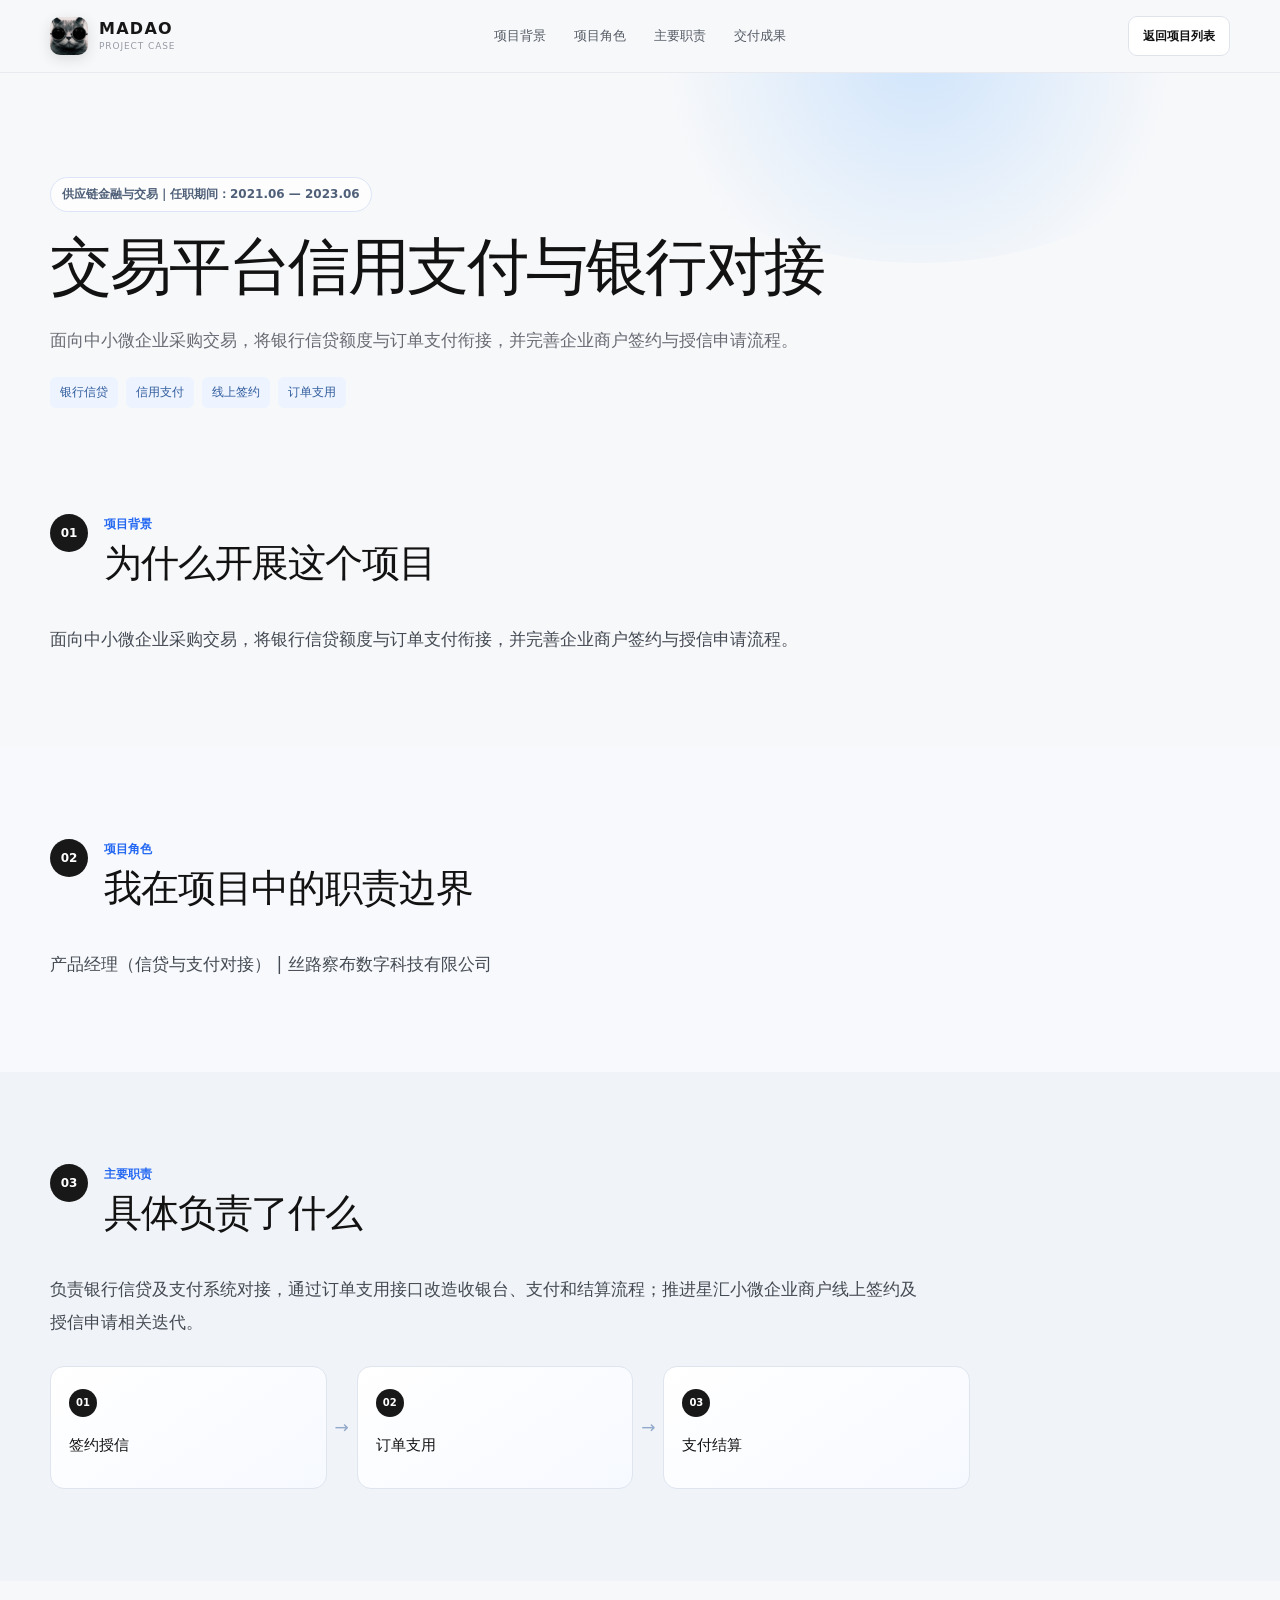
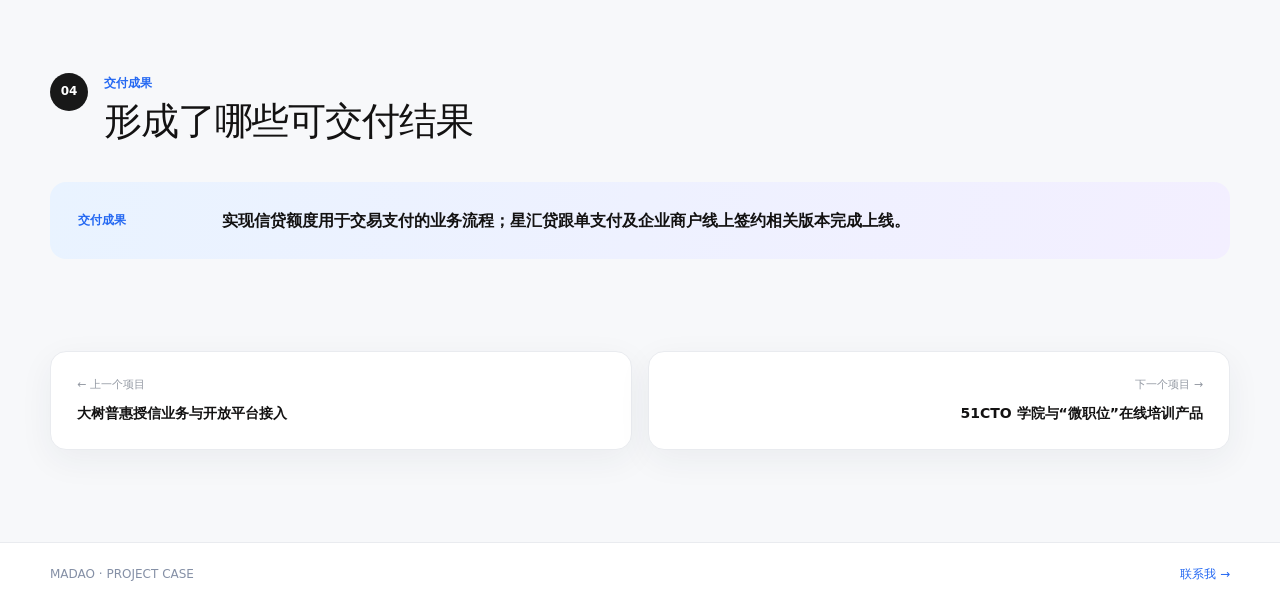
==== commit e08453e6: "Update portfolio with ecommerce and finance resumes" ====
--- a/projects/b2b-platform/index.html
+++ b/projects/b2b-platform/index.html
@@ -1 +1,2 @@
-<!DOCTYPE html><html lang="zh-CN"><head><meta http-equiv="Content-Security-Policy" content="upgrade-insecure-requests"><meta charSet="utf-8"/><meta name="viewport" content="width=device-width, initial-scale=1"/><link rel="preload" href="/cat-avatar.jpg" as="image"/><link rel="stylesheet" href="/assets/index-SglAvg2i.css" data-rsc-css-href="/assets/index-SglAvg2i.css" data-precedence="vite-rsc/importer-resources"/><title>从 0 到 1 搭建 B2B 交易平台｜MADAO 项目详情｜MADAO</title><meta name="description" content="以最小交易闭环为起点，完成微信小程序、商户端和运营端的基础产品建设，并逐步补充支付、结算、营销与信用支付。"/><meta name="application-name" content="MADAO 的面试工作简介"/><meta name="author" content="MADAO"/><meta name="creator" content="MADAO"/><meta property="og:title" content="MADAO｜资深产品经理 / 产品负责人"/><meta property="og:description" content="覆盖 ToB 交易平台、供应链金融、电商中后台与行业 AI，把复杂业务做成可落地、可运营的平台产品。"/><meta property="og:site_name" content="MADAO 的面试工作简介"/><meta property="og:type" content="website"/><meta property="og:locale" content="zh_CN"/><meta property="og:image" content="https://yangshuai.work/og-bright.png"/><meta property="og:image:width" content="1680"/><meta property="og:image:height" content="941"/><meta property="og:image:alt" content="MADAO 资深产品经理 / 产品负责人"/><meta name="twitter:card" content="summary_large_image"/><meta name="twitter:title" content="MADAO｜资深产品经理 / 产品负责人"/><meta name="twitter:description" content="覆盖 ToB 交易平台、供应链金融、电商中后台与行业 AI，把复杂业务做成可落地、可运营的平台产品。"/><meta name="twitter:image" content="https://yangshuai.work/og-bright.png"/></head><body><header class="detail-header"><div class="shell detail-nav"><a class="brand" href="/#top"><img src="[data-uri]" alt=""/><span><strong>MADAO</strong><small>PROJECT CASE</small></span></a><nav aria-label="项目详情导航"><a href="#overview">项目概览</a><a href="#flow">业务流程</a><a href="#decisions">关键判断</a><a href="#work">方案落地</a><a href="#strengths">结果与复盘</a></nav><a class="detail-back" href="/#cases">返回项目列表</a></div></header><main class="project-detail"><section class="project-hero" id="overview"><div class="shell"><p class="project-eyebrow">B2B 交易｜2021—2023</p><h1>从 0 到 1 搭建 B2B 交易平台</h1><p class="project-summary">以最小交易闭环为起点，完成微信小程序、商户端和运营端的基础产品建设，并逐步补充支付、结算、营销与信用支付。</p><div class="project-tags"><span>0 到 1</span><span>B2B 交易</span><span>聚合支付</span><span>分销结算</span><span>信用支付</span></div><div class="project-facts"><article><span>我的角色</span><p>高级产品经理、产品中心负责人，负责产品规划、版本范围、核心方案和项目推进，并协调业务、设计、研发、测试及外部服务商。</p></article><article><span>项目结果</span><p>完成小程序、商户端和运营端基础版本上线，跑通从商品发布、下单支付到商户结算的交易与资金闭环。</p></article></div></div></section><section class="project-section shell"><div class="detail-section-heading"><span>01</span><div><p>背景与难点</p><h2>先说明为什么要做</h2></div></div><div class="context-grid"><article><h3>业务背景</h3><p>项目从零起步，需要先验证交易能否跑通，再逐步满足商户经营、平台运营、资金结算和银行信用支付等需求。</p></article><article><h3>主要难点</h3><p>早期资源有限，但用户端、商户端和运营端必须同步具备基本能力；资金链路涉及担保交易、分账、退款和对账，规则边界多。</p></article></div><div class="goal-user-grid"><article><p class="detail-card-label">核心使用者</p><ul><li>企业采购用户：找商品、下单并完成支付</li><li>平台商户：发布商品、处理订单并查看结算</li><li>平台运营：审核商户、配置活动和处理异常</li><li>财务及银行：完成对账、结算与信用支付</li></ul></article><article><p class="detail-card-label">产品目标</p><ol><li><span>0<!-- -->1</span>用最小范围跑通商品到结算的完整闭环</li><li><span>0<!-- -->2</span>保证小程序、商户端和运营端使用同一套交易规则</li><li><span>0<!-- -->3</span>把支付、分账、退款和对账做成可核对的资金链路</li><li><span>0<!-- -->4</span>在基础交易稳定后再引入分销和信用支付</li></ol></article></div></section><section class="project-section flow-section" id="flow"><div class="shell"><div class="detail-section-heading"><span>02</span><div><p>业务流程</p><h2>业务怎么流转，产品负责到哪里</h2></div></div><div class="business-flow" role="list" aria-label="从 0 到 1 搭建 B2B 交易平台业务流程"><div class="flow-step-wrap" role="listitem"><article><span>01</span><h3>商户发品</h3><p>商品、库存、价格与审核</p></article><i aria-hidden="true">→</i></div><div class="flow-step-wrap" role="listitem"><article><span>02</span><h3>买家下单</h3><p>购物车、订单、优惠计算</p></article><i aria-hidden="true">→</i></div><div class="flow-step-wrap" role="listitem"><article><span>03</span><h3>完成支付</h3><p>担保交易、快捷或信用支付</p></article><i aria-hidden="true">→</i></div><div class="flow-step-wrap" role="listitem"><article><span>04</span><h3>履约确认</h3><p>发货、收货、售后退款</p></article><i aria-hidden="true">→</i></div><div class="flow-step-wrap" role="listitem"><article><span>05</span><h3>分账结算</h3><p>服务费、佣金、商户对账</p></article></div></div><p class="flow-note">流程图展示主链路；各节点涉及的状态、异常处理、接口和后台配置，在下方“产品判断”和“方案落地”中展开。</p></div></section><section class="project-section decision-section" id="decisions"><div class="shell"><div class="detail-section-heading"><span>03</span><div><p>产品判断</p><h2>我如何把问题转成产品方案</h2></div></div><div class="decision-list"><article><div class="decision-number">0<!-- -->1</div><div><span>看到的问题</span><p>从零开始时需求很多，若按端分别排期，很容易出现页面有了但交易跑不通。</p></div><div><span>我的判断</span><p>首期范围应按一笔订单的完整生命周期确定，而不是按页面数量确定。</p></div><div class="decision-solution"><span>落地方案</span><p>以商品发布、下单、支付、履约和结算为主链路，同步建设三端必需能力。</p></div></article><article><div class="decision-number">0<!-- -->2</div><div><span>看到的问题</span><p>担保交易、分账、服务费和退款互相影响，单独设计会造成账实不一致。</p></div><div><span>我的判断</span><p>资金规则必须先于营销玩法稳定，并能对应到每笔订单和结算单。</p></div><div class="decision-solution"><span>落地方案</span><p>统一订单金额、支付单、分账明细、服务费和退款记录，补齐商户对账入口。</p></div></article><article><div class="decision-number">0<!-- -->3</div><div><span>看到的问题</span><p>银行贷款支付的结果并非即时成功，直接套用普通支付会产生错误订单状态。</p></div><div><span>我的判断</span><p>信用支付是一种异步支付方式，需要独立的处理中和异常恢复机制。</p></div><div class="decision-solution"><span>落地方案</span><p>在收银台增加额度选择、结果查询、处理中状态和异常退款流程。</p></div></article></div></div></section><section class="project-section project-work-section" id="work"><div class="shell"><div class="detail-section-heading"><span>04</span><div><p>方案落地</p><h2>我具体负责并交付了什么</h2></div></div><ol class="project-work-list"><li><span>01</span><p>规划用户、商户、账户、商品、购物车、订单、支付和结算等模块，确定首期范围和后续迭代节奏。</p></li><li><span>02</span><p>接入聚合担保交易和银行卡快捷支付，设计合并支付、分账、绑卡支付、退款及商户对账流程。</p></li><li><span>03</span><p>设计账期补贴、拼团和分销体系，实现平台服务费实时划扣、分销关系记录和佣金结算。</p></li><li><span>04</span><p>接入银行授信与贷款支付，在收银台支持企业信用额度支付、结果查询及异常退款。</p></li><li><span>05</span><p>建立需求评审、版本排期和上线验收机制，推动多端产品按共同交易规则交付。</p></li></ol><div class="outputs"><p>主要交付物</p><div><span>平台产品规划</span><span>多端信息架构</span><span>订单支付与结算规则</span><span>分销佣金方案</span><span>银行信用支付方案</span></div></div></div></section><section class="project-section shell" id="strengths"><div class="detail-section-heading"><span>05</span><div><p>结果与复盘</p><h2>结果、能力证据与下一步思考</h2></div></div><div class="strength-grid"><article><span>0<!-- -->1</span><h3>按订单闭环定首期</h3><p>首版不是按端拆功能，而是围绕一笔订单从发品到结算，确定小程序、商户端和运营端的共同范围。</p></article><article><span>0<!-- -->2</span><h3>资金记录可核对</h3><p>将支付单、分账明细、服务费、佣金、退款和结算单建立对应关系，支持商户对账。</p></article><article><span>0<!-- -->3</span><h3>处理异步信用支付</h3><p>为银行贷款支付单独设计处理中、结果查询和异常退款，没有直接套用普通支付状态。</p></article></div><div class="result-panel"><span>项目结果</span><strong>完成小程序、商户端和运营端基础版本上线，跑通从商品发布、下单支付到商户结算的交易与资金闭环。</strong></div><div class="reflection-panel"><span>项目复盘</span><p>0 到 1 阶段的关键是克制：先确保一笔真实交易能够从前台走到商户结算，再增加营销和金融能力。若重新推进，我会更早建立统一的交易状态字典和版本指标看板。</p></div></section><nav class="project-switch shell" aria-label="切换项目"><a href="/projects/industry-trade-finance"><span>← 上一个项目</span><strong>企业采购、商品交易与融资的一体化平台</strong></a><a href="/projects/supply-chain-finance"><span>下一个项目 →</span><strong>连接渠道、风控与资金方的融资平台</strong></a></nav></main><footer class="site-footer"><div class="shell"><span>MADAO · PROJECT CASE</span><a href="/#contact">联系我 →</a></div></footer></body></html>+<!DOCTYPE html>
+<html lang="zh-CN"><head><meta http-equiv="Content-Security-Policy" content="upgrade-insecure-requests"><meta charset="utf-8"><meta name="viewport" content="width=device-width, initial-scale=1"><link rel="preload" href="/cat-avatar.jpg" as="image"><link rel="stylesheet" href="/assets/index-SglAvg2i.css" data-rsc-css-href="/assets/index-SglAvg2i.css" data-precedence="vite-rsc/importer-resources"><title>交易平台信用支付与银行对接｜MADAO</title><meta name="description" content="面向中小微企业采购交易，将银行信贷额度与订单支付衔接，并完善企业商户签约与授信申请流程。"><meta name="application-name" content="MADAO 的面试工作简介"><meta name="author" content="MADAO"><meta name="creator" content="MADAO"><meta property="og:title" content="交易平台信用支付与银行对接"><meta property="og:description" content="面向中小微企业采购交易，将银行信贷额度与订单支付衔接，并完善企业商户签约与授信申请流程。"><meta property="og:site_name" content="MADAO 的面试工作简介"><meta property="og:type" content="website"><meta property="og:locale" content="zh_CN"><meta property="og:image" content="https://yangshuai.work/og-bright.png"><meta property="og:image:width" content="1680"><meta property="og:image:height" content="941"><meta property="og:image:alt" content="MADAO 资深产品经理 / 产品负责人"><meta name="twitter:card" content="summary_large_image"><meta name="twitter:title" content="交易平台信用支付与银行对接"><meta name="twitter:description" content="面向中小微企业采购交易，将银行信贷额度与订单支付衔接，并完善企业商户签约与授信申请流程。"><meta name="twitter:image" content="https://yangshuai.work/og-bright.png"><link rel="canonical" href="https://yangshuai.work/projects/b2b-platform"><meta name="content-version" content="2026-10-04-resumes-v1"><link rel="stylesheet" href="/assets/resume-update-20261004.css"></head><body><header class="detail-header"><div class="shell detail-nav"><a class="brand" href="/#top"><img src="/cat-avatar.jpg" alt=""><span><strong>MADAO</strong><small>PROJECT CASE</small></span></a><nav aria-label="项目详情导航"><a href="#background">项目背景</a><a href="#role">项目角色</a><a href="#work">主要职责</a><a href="#results">交付成果</a></nav><a class="detail-back" href="/#cases">返回项目列表</a></div></header><main class="project-detail" id="main-content"><section class="project-hero" id="overview"><div class="shell"><p class="project-eyebrow">供应链金融与交易｜任职期间：2021.06 — 2023.06</p><h1>交易平台信用支付与银行对接</h1><p class="project-summary">面向中小微企业采购交易，将银行信贷额度与订单支付衔接，并完善企业商户签约与授信申请流程。</p><div class="project-tags"><span>银行信贷</span><span>信用支付</span><span>线上签约</span><span>订单支用</span></div></div></section><section class="project-section shell resume-project-section" id="background"><div class="detail-section-heading"><span>01</span><div><p>项目背景</p><h2>为什么开展这个项目</h2></div></div><p class="project-copy">面向中小微企业采购交易，将银行信贷额度与订单支付衔接，并完善企业商户签约与授信申请流程。</p></section><section class="project-section project-role-section" id="role"><div class="shell"><div class="detail-section-heading"><span>02</span><div><p>项目角色</p><h2>我在项目中的职责边界</h2></div></div><p class="project-copy">产品经理（信贷与支付对接）  |  丝路察布数字科技有限公司</p></div></section><section class="project-section project-work-section" id="work"><div class="shell"><div class="detail-section-heading"><span>03</span><div><p>主要职责</p><h2>具体负责了什么</h2></div></div><p class="project-copy">负责银行信贷及支付系统对接，通过订单支用接口改造收银台、支付和结算流程；推进星汇小微企业商户线上签约及授信申请相关迭代。</p><div class="business-flow resume-business-flow" role="list" aria-label="项目工作重点"><div class="flow-step-wrap" role="listitem"><article><span>01</span><h3>签约授信</h3></article><i aria-hidden="true">→</i></div><div class="flow-step-wrap" role="listitem"><article><span>02</span><h3>订单支用</h3></article><i aria-hidden="true">→</i></div><div class="flow-step-wrap" role="listitem"><article><span>03</span><h3>支付结算</h3></article></div></div></div></section><section class="project-section shell" id="results"><div class="detail-section-heading"><span>04</span><div><p>交付成果</p><h2>形成了哪些可交付结果</h2></div></div><div class="result-panel"><span>交付成果</span><strong>实现信贷额度用于交易支付的业务流程；星汇贷跟单支付及企业商户线上签约相关版本完成上线。</strong></div></section><nav class="project-switch shell" aria-label="切换项目"><a href="/projects/supply-chain-finance"><span>← 上一个项目</span><strong>大树普惠授信业务与开放平台接入</strong></a><a href="/projects/online-training"><span>下一个项目 →</span><strong>51CTO 学院与“微职位”在线培训产品</strong></a></nav></main><footer class="site-footer"><div class="shell"><span>MADAO · PROJECT CASE</span><a href="/#contact">联系我 →</a></div></footer></body></html>
--- a/assets/resume-update-20261004.css
+++ b/assets/resume-update-20261004.css
@@ -0,0 +1,4 @@
+/* Content-only update to the existing visual system. Version 2026-10-04. */
+.resume-directions{padding-top:38px;padding-bottom:40px}.resume-direction-grid{display:grid;grid-template-columns:1fr 1fr;gap:18px}.resume-direction-grid article{background:#fff;border:1px solid var(--line);border-radius:16px;padding:26px 28px}.direction-kicker{font-size:12px;color:var(--blue);font-weight:600}.resume-direction-grid h3{margin:10px 0;font-size:22px;letter-spacing:-.02em}.resume-direction-grid p{font-size:14px;line-height:1.85;color:var(--muted);margin:0}.case-fields{margin:20px 0 18px;display:grid;gap:15px}.case-fields>div{display:grid;grid-template-columns:70px minmax(0,1fr);gap:10px}.case-fields dt{font-size:12px;line-height:1.85;color:var(--blue);font-weight:600;padding-top:1px}.case-fields dd{margin:0;font-size:14px;line-height:1.85;color:var(--muted);overflow-wrap:anywhere}.resume-flow{display:flex;flex-direction:column;justify-content:center;gap:12px;padding:30px}.resume-flow span{background:#fff;border:1px solid #dce5f7;border-radius:8px;padding:10px 18px;font-size:14px;font-weight:600;min-width:140px;text-align:center}.resume-flow i{font-style:normal;color:var(--blue);transform:rotate(90deg)}.experience-list strong{line-height:1.65;display:block}.experience-list li{align-items:start}.experience-more{display:block;margin-top:8px;color:var(--blue);font-size:12px}.project-copy{max-width:880px;font-size:17px;line-height:1.9;margin:0;color:#444a53}.project-role-section{background:#f7f9fc}.project-hero{padding-bottom:52px}.resume-project-section{padding-top:54px}.resume-business-flow{margin-top:28px;max-width:920px}.resume-business-flow .flow-step-wrap article{min-height:120px}.resume-page{max-width:960px;padding-top:60px;padding-bottom:60px}.resume-heading{padding-bottom:26px;border-bottom:1px solid var(--line)}.resume-heading h1{font-size:42px;letter-spacing:-.04em;margin:10px 0 16px}.resume-heading p{line-height:1.8;color:var(--muted);font-size:14px}.resume-contact{display:flex;flex-wrap:wrap;gap:8px}.resume-contact a:hover{color:var(--blue)}.resume-other{display:inline-block}.resume-section{padding-top:30px}.resume-section h2{font-size:22px;margin:0 0 20px}.resume-section h3{font-size:16px;line-height:1.6;margin:0}.resume-section p{font-size:14px;line-height:1.9;color:var(--muted);margin:7px 0}.resume-job{margin:0 0 25px}.resume-row{display:flex;align-items:baseline;justify-content:space-between;gap:14px}.resume-row time{flex-shrink:0;color:var(--muted);font-size:13px}.resume-job .resume-job-role{font-weight:600;color:#222}.resume-project{padding:22px 0;border-bottom:1px solid var(--line)}.resume-project:first-of-type{padding-top:0}.resume-project h3 a:hover{color:var(--blue)}.resume-project .case-fields{margin-bottom:0}.resume-page section{scroll-margin-top:100px}
+@media(max-width:700px){.resume-direction-grid{grid-template-columns:1fr}.resume-direction-grid article{padding:22px}.case-fields>div{grid-template-columns:1fr;gap:3px}.case-fields{gap:16px}.resume-flow{padding:24px}.resume-flow span{min-width:0;width:100%}.resume-page{padding-top:38px}.resume-row{display:block}.resume-row time{display:block;margin-top:4px}.project-copy{font-size:15px}.project-eyebrow{max-width:100%;white-space:normal;line-height:1.7}.project-hero h1{overflow-wrap:anywhere}.resume-business-flow{display:grid;gap:12px}.resume-business-flow .flow-step-wrap{display:block}.resume-business-flow .flow-step-wrap>i{display:none}.resume-business-flow .flow-step-wrap article{min-height:0;padding:20px}.resume-business-flow .flow-step-wrap h3{margin:12px 0 0}}
+@media print{.detail-header,.site-footer,.resume-other{display:none}.resume-page{width:100%;max-width:none;padding:0}.resume-heading h1{font-size:26px}.resume-section{padding-top:18px}.resume-section h2{font-size:18px;margin-bottom:12px}.resume-project,.resume-job{break-inside:avoid}.resume-section p,.case-fields dd{font-size:10pt}.resume-heading{padding-bottom:12px}a{color:inherit!important;text-decoration:none!important}}
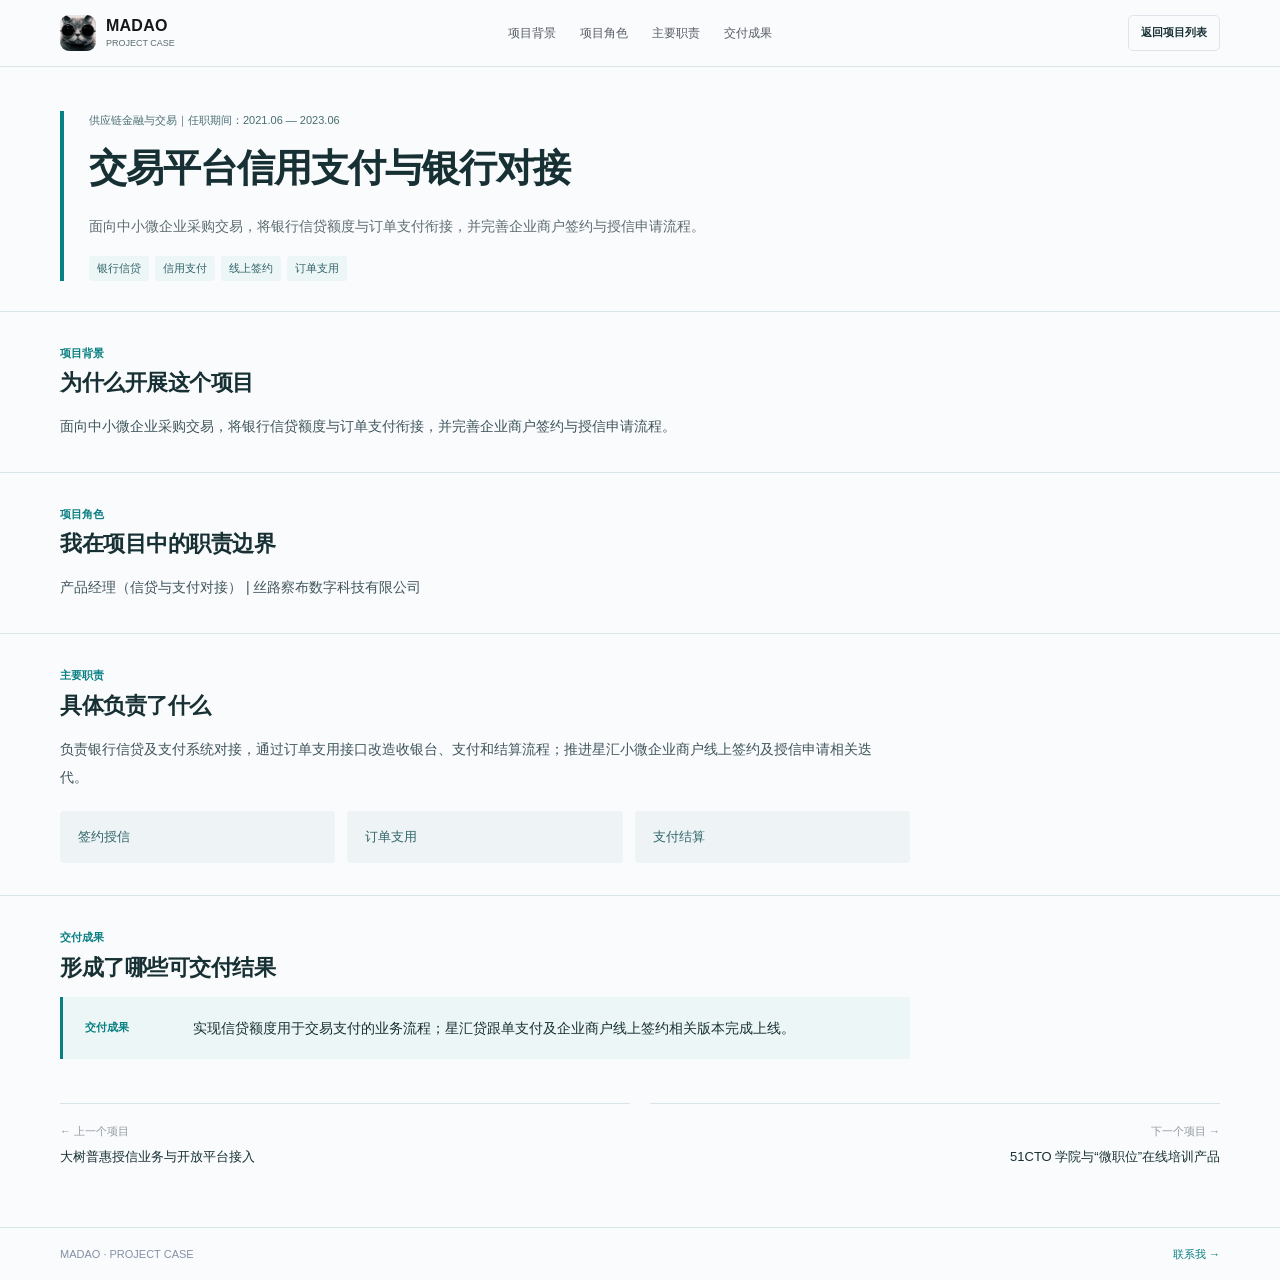
==== commit 757c0f75: "Redesign portfolio as a compact product work archive" ====
--- a/projects/b2b-platform/index.html
+++ b/projects/b2b-platform/index.html
@@ -1,2 +1,2 @@
 <!DOCTYPE html>
-<html lang="zh-CN"><head><meta http-equiv="Content-Security-Policy" content="upgrade-insecure-requests"><meta charset="utf-8"><meta name="viewport" content="width=device-width, initial-scale=1"><link rel="preload" href="/cat-avatar.jpg" as="image"><link rel="stylesheet" href="/assets/index-SglAvg2i.css" data-rsc-css-href="/assets/index-SglAvg2i.css" data-precedence="vite-rsc/importer-resources"><title>交易平台信用支付与银行对接｜MADAO</title><meta name="description" content="面向中小微企业采购交易，将银行信贷额度与订单支付衔接，并完善企业商户签约与授信申请流程。"><meta name="application-name" content="MADAO 的面试工作简介"><meta name="author" content="MADAO"><meta name="creator" content="MADAO"><meta property="og:title" content="交易平台信用支付与银行对接"><meta property="og:description" content="面向中小微企业采购交易，将银行信贷额度与订单支付衔接，并完善企业商户签约与授信申请流程。"><meta property="og:site_name" content="MADAO 的面试工作简介"><meta property="og:type" content="website"><meta property="og:locale" content="zh_CN"><meta property="og:image" content="https://yangshuai.work/og-bright.png"><meta property="og:image:width" content="1680"><meta property="og:image:height" content="941"><meta property="og:image:alt" content="MADAO 资深产品经理 / 产品负责人"><meta name="twitter:card" content="summary_large_image"><meta name="twitter:title" content="交易平台信用支付与银行对接"><meta name="twitter:description" content="面向中小微企业采购交易，将银行信贷额度与订单支付衔接，并完善企业商户签约与授信申请流程。"><meta name="twitter:image" content="https://yangshuai.work/og-bright.png"><link rel="canonical" href="https://yangshuai.work/projects/b2b-platform"><meta name="content-version" content="2026-10-04-resumes-v1"><link rel="stylesheet" href="/assets/resume-update-20261004.css"></head><body><header class="detail-header"><div class="shell detail-nav"><a class="brand" href="/#top"><img src="/cat-avatar.jpg" alt=""><span><strong>MADAO</strong><small>PROJECT CASE</small></span></a><nav aria-label="项目详情导航"><a href="#background">项目背景</a><a href="#role">项目角色</a><a href="#work">主要职责</a><a href="#results">交付成果</a></nav><a class="detail-back" href="/#cases">返回项目列表</a></div></header><main class="project-detail" id="main-content"><section class="project-hero" id="overview"><div class="shell"><p class="project-eyebrow">供应链金融与交易｜任职期间：2021.06 — 2023.06</p><h1>交易平台信用支付与银行对接</h1><p class="project-summary">面向中小微企业采购交易，将银行信贷额度与订单支付衔接，并完善企业商户签约与授信申请流程。</p><div class="project-tags"><span>银行信贷</span><span>信用支付</span><span>线上签约</span><span>订单支用</span></div></div></section><section class="project-section shell resume-project-section" id="background"><div class="detail-section-heading"><span>01</span><div><p>项目背景</p><h2>为什么开展这个项目</h2></div></div><p class="project-copy">面向中小微企业采购交易，将银行信贷额度与订单支付衔接，并完善企业商户签约与授信申请流程。</p></section><section class="project-section project-role-section" id="role"><div class="shell"><div class="detail-section-heading"><span>02</span><div><p>项目角色</p><h2>我在项目中的职责边界</h2></div></div><p class="project-copy">产品经理（信贷与支付对接）  |  丝路察布数字科技有限公司</p></div></section><section class="project-section project-work-section" id="work"><div class="shell"><div class="detail-section-heading"><span>03</span><div><p>主要职责</p><h2>具体负责了什么</h2></div></div><p class="project-copy">负责银行信贷及支付系统对接，通过订单支用接口改造收银台、支付和结算流程；推进星汇小微企业商户线上签约及授信申请相关迭代。</p><div class="business-flow resume-business-flow" role="list" aria-label="项目工作重点"><div class="flow-step-wrap" role="listitem"><article><span>01</span><h3>签约授信</h3></article><i aria-hidden="true">→</i></div><div class="flow-step-wrap" role="listitem"><article><span>02</span><h3>订单支用</h3></article><i aria-hidden="true">→</i></div><div class="flow-step-wrap" role="listitem"><article><span>03</span><h3>支付结算</h3></article></div></div></div></section><section class="project-section shell" id="results"><div class="detail-section-heading"><span>04</span><div><p>交付成果</p><h2>形成了哪些可交付结果</h2></div></div><div class="result-panel"><span>交付成果</span><strong>实现信贷额度用于交易支付的业务流程；星汇贷跟单支付及企业商户线上签约相关版本完成上线。</strong></div></section><nav class="project-switch shell" aria-label="切换项目"><a href="/projects/supply-chain-finance"><span>← 上一个项目</span><strong>大树普惠授信业务与开放平台接入</strong></a><a href="/projects/online-training"><span>下一个项目 →</span><strong>51CTO 学院与“微职位”在线培训产品</strong></a></nav></main><footer class="site-footer"><div class="shell"><span>MADAO · PROJECT CASE</span><a href="/#contact">联系我 →</a></div></footer></body></html>+<html lang="zh-CN"><head><meta http-equiv="Content-Security-Policy" content="upgrade-insecure-requests"><meta charset="utf-8"><meta name="viewport" content="width=device-width, initial-scale=1"><link rel="preload" href="[data-uri]" as="image"><link rel="stylesheet" href="/assets/index-SglAvg2i.css" data-rsc-css-href="/assets/index-SglAvg2i.css" data-precedence="vite-rsc/importer-resources"><title>交易平台信用支付与银行对接｜MADAO</title><meta name="description" content="面向中小微企业采购交易，将银行信贷额度与订单支付衔接，并完善企业商户签约与授信申请流程。"><meta name="application-name" content="MADAO 的面试工作简介"><meta name="author" content="MADAO"><meta name="creator" content="MADAO"><meta property="og:title" content="交易平台信用支付与银行对接"><meta property="og:description" content="面向中小微企业采购交易，将银行信贷额度与订单支付衔接，并完善企业商户签约与授信申请流程。"><meta property="og:site_name" content="MADAO 的面试工作简介"><meta property="og:type" content="website"><meta property="og:locale" content="zh_CN"><meta property="og:image" content="https://yangshuai.work/og-bright.png"><meta property="og:image:width" content="1680"><meta property="og:image:height" content="941"><meta property="og:image:alt" content="MADAO 资深产品经理 / 产品负责人"><meta name="twitter:card" content="summary_large_image"><meta name="twitter:title" content="交易平台信用支付与银行对接"><meta name="twitter:description" content="面向中小微企业采购交易，将银行信贷额度与订单支付衔接，并完善企业商户签约与授信申请流程。"><meta name="twitter:image" content="https://yangshuai.work/og-bright.png"><link rel="canonical" href="https://yangshuai.work/projects/b2b-platform"><meta name="content-version" content="2026-10-04-resumes-v1"><link rel="stylesheet" href="/assets/resume-update-20261004.css"><link rel="stylesheet" href="/assets/portfolio-design-20261004.css"></head><body><header class="detail-header"><div class="shell detail-nav"><a class="brand" href="/#top"><img src="[data-uri]" alt=""><span><strong>MADAO</strong><small>PROJECT CASE</small></span></a><nav aria-label="项目详情导航"><a href="#background">项目背景</a><a href="#role">项目角色</a><a href="#work">主要职责</a><a href="#results">交付成果</a></nav><a class="detail-back" href="/#cases">返回项目列表</a></div></header><main class="project-detail" id="main-content"><section class="project-hero" id="overview"><div class="shell"><p class="project-eyebrow">供应链金融与交易｜任职期间：2021.06 — 2023.06</p><h1>交易平台信用支付与银行对接</h1><p class="project-summary">面向中小微企业采购交易，将银行信贷额度与订单支付衔接，并完善企业商户签约与授信申请流程。</p><div class="project-tags"><span>银行信贷</span><span>信用支付</span><span>线上签约</span><span>订单支用</span></div></div></section><section class="project-section shell resume-project-section" id="background"><div class="detail-section-heading"><span>01</span><div><p>项目背景</p><h2>为什么开展这个项目</h2></div></div><p class="project-copy">面向中小微企业采购交易，将银行信贷额度与订单支付衔接，并完善企业商户签约与授信申请流程。</p></section><section class="project-section project-role-section" id="role"><div class="shell"><div class="detail-section-heading"><span>02</span><div><p>项目角色</p><h2>我在项目中的职责边界</h2></div></div><p class="project-copy">产品经理（信贷与支付对接）  |  丝路察布数字科技有限公司</p></div></section><section class="project-section project-work-section" id="work"><div class="shell"><div class="detail-section-heading"><span>03</span><div><p>主要职责</p><h2>具体负责了什么</h2></div></div><p class="project-copy">负责银行信贷及支付系统对接，通过订单支用接口改造收银台、支付和结算流程；推进星汇小微企业商户线上签约及授信申请相关迭代。</p><div class="business-flow resume-business-flow" role="list" aria-label="项目工作重点"><div class="flow-step-wrap" role="listitem"><article><span>01</span><h3>签约授信</h3></article><i aria-hidden="true">→</i></div><div class="flow-step-wrap" role="listitem"><article><span>02</span><h3>订单支用</h3></article><i aria-hidden="true">→</i></div><div class="flow-step-wrap" role="listitem"><article><span>03</span><h3>支付结算</h3></article></div></div></div></section><section class="project-section shell" id="results"><div class="detail-section-heading"><span>04</span><div><p>交付成果</p><h2>形成了哪些可交付结果</h2></div></div><div class="result-panel"><span>交付成果</span><strong>实现信贷额度用于交易支付的业务流程；星汇贷跟单支付及企业商户线上签约相关版本完成上线。</strong></div></section><nav class="project-switch shell" aria-label="切换项目"><a href="/projects/supply-chain-finance"><span>← 上一个项目</span><strong>大树普惠授信业务与开放平台接入</strong></a><a href="/projects/online-training"><span>下一个项目 →</span><strong>51CTO 学院与“微职位”在线培训产品</strong></a></nav></main><footer class="site-footer"><div class="shell"><span>MADAO · PROJECT CASE</span><a href="/#contact">联系我 →</a></div></footer></body></html>
--- a/assets/portfolio-design-20261004.css
+++ b/assets/portfolio-design-20261004.css
@@ -0,0 +1,39 @@
+/* Product work archive. Keep factual content and embedded image bytes intact. */
+:root{--bg:#fafbfc;--blue:#087f82;--blue-dark:#08666a;--blue-soft:#edf6f6;--line:#d8e4e7;--muted:#5c6c72;--shadow:none;--ink:#173034}
+html{scroll-behavior:smooth;scroll-padding-top:100px}
+body{background:var(--bg);color:var(--ink);font-family:"PingFang SC","Hiragino Sans GB","Microsoft YaHei",sans-serif;line-height:1.75;-webkit-font-smoothing:antialiased}
+a{transition:color .15s,background .15s}
+a:focus-visible{outline:2px solid var(--blue);outline-offset:5px}
+.shell{width:min(1160px,100% - 64px)}
+.site-header,.detail-header{background:#fafbfcef;border-bottom:1px solid var(--line);backdrop-filter:blur(12px)}
+.header-inner{min-height:70px;gap:28px}.brand{gap:10px}.brand img{box-shadow:none;border-radius:9px;width:36px;height:36px}.brand strong{letter-spacing:.015em;font-size:16px}.brand small{letter-spacing:0;font-size:9px;color:var(--muted)}
+.main-nav{gap:16px;justify-content:center}.main-nav a{display:block;min-width:0;padding:8px 0;border-radius:0}.main-nav small{display:none}.main-nav strong{font-size:13px}.main-nav a:hover{transform:none;background:none}.main-nav a:hover strong{border-bottom:1px solid var(--blue)}
+.nav-actions{gap:14px}.demo-link{font-size:12px;padding:0}.contact-link{background:var(--blue);border-color:var(--blue);border-radius:5px;padding:7px 15px}.contact-link:hover{background:var(--blue-dark)}
+.hero{padding:54px 0 38px;background:none}.hero:before,.hero:after,.project-hero:before{display:none}.hero-grid{grid-template-columns:minmax(0,1fr) 310px;align-items:start;gap:64px}
+.hero-copy{border-left:4px solid var(--blue);padding-left:26px}.overline{background:none;border:0;padding:0;margin-bottom:14px;color:var(--blue);font-size:12px;border-radius:0}
+.hero h1{font-family:"Songti SC","STSong",serif;font-weight:600;font-size:clamp(30px,3vw,42px);line-height:1.4;letter-spacing:-.025em;max-width:720px}.hero h1 span{color:var(--ink);background:none;display:block}
+.hero-lead{font-size:15px;font-weight:500;line-height:1.9;margin-top:19px;max-width:660px}.hero-summary{font-size:13px;line-height:1.9;margin-top:11px;max-width:650px}
+.hero-tags{margin-top:18px;gap:6px}.hero-tags span,.tag-list span,.project-tags span{background:var(--blue-soft);color:#32656a;border:0;border-radius:3px;padding:3px 8px;font-size:11px}
+.hero-actions{margin-top:22px;gap:10px}.button{min-height:39px;padding:0 18px;border-radius:5px;font-size:13px;transition:background .15s}.button:hover{transform:none;box-shadow:none}.button.primary{background:var(--blue);border-color:var(--blue)}.button.secondary{background:#fff}
+.hero-route{display:none}.profile-card{border:0;border-top:2px solid var(--ink);border-radius:0;background:none;padding:20px 0 0;box-shadow:none;backdrop-filter:none}.profile-head{gap:12px;padding-bottom:16px}.profile-head img{width:54px;height:54px;border-radius:10px}.profile-head strong{font-size:21px}.profile-head span{font-size:12px}.profile-card dl{margin-top:14px}.profile-card dl div{grid-template-columns:38px 1fr;gap:12px;padding:6px 0}.profile-card dd{font-size:12px;font-weight:500;line-height:1.9}.profile-card dt{color:var(--muted);font-size:11px}.profile-card>p{background:none;border-top:1px solid var(--line);border-radius:0;margin-top:15px;padding:14px 0 0;font-size:12px}
+.resume-directions{padding:24px 0 42px}.section-heading,.section-heading.compact{margin-bottom:24px;max-width:750px}.section-heading>.overline{margin-bottom:7px}.section-heading h2,.contact-section h2{font-size:26px;line-height:1.5;letter-spacing:-.02em;font-weight:600}.section-heading>p:last-child{font-size:13px;margin-top:7px;line-height:1.8}
+.resume-direction-grid{gap:0;border-top:1px solid var(--line);border-bottom:1px solid var(--line)}.resume-direction-grid article{border:0;border-radius:0;padding:24px 28px 24px 0;background:none}.resume-direction-grid article+article{border-left:1px solid var(--line);padding-left:28px;padding-right:0}.direction-kicker{font-size:11px}.resume-direction-grid h3{font-size:20px;margin:6px 0 10px}.resume-direction-grid p{font-size:13px;line-height:1.9}.case-detail-link{border:0;border-bottom:1px solid #a5c7cb;border-radius:0;background:none;padding:3px 0;gap:6px;margin-top:14px;font-size:12px}.case-detail-link:hover{background:none;border-color:var(--blue)}
+.section,.cases-section{padding:48px 0}.cases-section{background:#f1f6f7;border-block:1px solid var(--line)}.case-list{gap:0}.case-item{background:none;border:0;border-bottom:1px solid #cbdcde;border-radius:0;box-shadow:none;grid-template-columns:minmax(0,1fr) 260px;gap:34px;padding:27px 0;transition:none}.case-item:first-child{padding-top:0}.case-item:last-child{padding-bottom:0;border-bottom:0}.case-item:hover,.role-item:hover{box-shadow:none;transform:none}
+.case-meta{gap:0}.case-meta>span{display:none}.case-meta p{font-size:11px;font-weight:500;color:#486d74;font-variant-numeric:tabular-nums}.case-main h3{font-size:21px;font-weight:600;margin:6px 0 14px;line-height:1.5}.case-fields{gap:11px;margin:14px 0}.case-fields>div{grid-template-columns:64px minmax(0,1fr);gap:12px}.case-fields dt{font-size:11px;line-height:1.9;color:var(--muted);font-weight:500}.case-fields dd{font-size:13px;color:#3f555d;line-height:1.9}.case-main .tag-list{margin-top:13px;gap:5px}.case-side{gap:15px;padding-top:30px;align-content:start;border-left:1px solid #cbdcde;padding-left:25px}
+.resume-flow{padding:0;min-height:0;background:none;gap:7px;align-items:flex-start}.resume-flow span{background:none;border:0;border-left:2px solid #a9c8cb;border-radius:0;padding:2px 10px;min-width:0;text-align:left;font-size:12px;font-weight:500}.resume-flow i{display:none}.case-result{background:none;border:0;border-top:1px solid #cbdcde;padding:13px 0 0}.case-result span{font-size:11px}.case-result strong{font-size:13px;font-weight:500;line-height:1.9;margin-top:6px}
+.experience-list{gap:0;border-top:1px solid var(--line)}.experience-list li{background:none;border:0;border-bottom:1px solid var(--line);border-radius:0;box-shadow:none;grid-template-columns:138px 260px 1fr;gap:24px;padding:19px 0}.experience-list time{font-size:12px;font-variant-numeric:tabular-nums;color:#486d74;font-weight:500}.experience-list strong{font-size:14px;line-height:1.7}.experience-list p{font-size:12px}.experience-list>li>span{font-size:12px;line-height:1.9}.experience-more{font-size:11px;margin-top:5px}
+.role-grid{gap:28px}.role-item{background:none;border:0;border-radius:0;padding:0;box-shadow:none}.role-item+.role-item{border-left:1px solid var(--line);padding-left:28px}.role-figure{height:146px;padding:8px 12px;border:0;background:#eef4f5;border-radius:5px;margin-bottom:16px}.figure-top b{font-size:10px}.figure-top span{width:24px;height:24px;background:var(--blue);font-size:10px}.figure-canvas{margin-top:2px;transform:scale(.85);transform-origin:50% 30%}.role-item h3{font-size:16px;margin-bottom:8px}.role-item>p{font-size:12px;line-height:1.9}.role-item .tag-list{margin-top:12px;gap:5px}
+.metrics{margin-top:0;gap:0;border-block:1px solid var(--line);padding:19px 0}.metrics div{background:none;border:0!important;border-radius:0;box-shadow:none;padding:0 20px}.metrics div:first-child{padding-left:0}.metrics div+div{border-left:1px solid var(--line)!important}.metrics strong{font-size:17px;color:var(--ink);font-weight:600}.metrics span{font-size:11px;color:var(--muted);margin-top:4px}
+.demo-promo{background:none;border:0;border-radius:0;box-shadow:none;grid-template-columns:1fr auto;gap:24px;padding:28px 0;margin-top:0}.demo-promo-preview{display:none}.demo-promo-label{font-size:11px}.demo-promo h2{font-size:18px}.demo-promo-copy>p:nth-of-type(2){font-size:12px;max-width:720px}.demo-promo-copy ul{margin-top:9px;gap:10px}.demo-promo-copy li{background:none;color:var(--muted);border-radius:0;padding:0;font-size:11px}.demo-promo-link{border:1px solid #a5c7cb;border-radius:5px;min-height:36px;font-size:12px}
+.contact-section{padding:40px 0;background:#fff}.contact-grid{grid-template-columns:minmax(0,1fr) 390px;gap:50px}.contact-section h2{font-size:24px;max-width:620px}.contact-section h2+p{font-size:13px;line-height:1.9;max-width:620px;margin-top:12px}.wechat-panel{background:#f7fafb;border:1px solid var(--line);border-radius:8px;box-shadow:none;grid-template-columns:1fr 150px;padding:18px;gap:14px}.wechat-identity{gap:9px}.wechat-identity strong{font-size:13px}.wechat-identity span{font-size:10px}.wechat-identity p{font-size:10px;line-height:1.7}.wechat-code{border-radius:0}.site-footer{background:var(--bg)}.site-footer .shell{min-height:52px;font-size:11px}
+.detail-nav{min-height:66px;gap:22px}.detail-nav nav{gap:24px;font-size:12px}.detail-back{border-radius:5px;padding:7px 12px;font-size:11px;background:none}
+.project-detail{background:var(--bg)}.project-hero{padding:44px 0 30px;border-bottom:1px solid var(--line)}.project-hero>.shell{border-left:4px solid var(--blue);padding-left:25px}.project-eyebrow{background:none;border:0;border-radius:0;padding:0;margin-bottom:11px;font-size:11px;color:#486d74;font-weight:500}.project-hero h1{font-family:"Songti SC","STSong",serif;font-size:clamp(28px,3vw,40px);font-weight:600;line-height:1.45;letter-spacing:-.025em;max-width:900px}.project-summary{font-size:14px;line-height:1.9;margin-top:16px;max-width:780px}.project-tags{gap:6px;margin-top:16px}
+.project-section,.resume-project-section{padding:32px 0}.project-role-section,.project-work-section{background:none;border-bottom:1px solid var(--line)}.project-role-section{border-top:1px solid var(--line)}.detail-section-heading{gap:0;margin-bottom:13px}.detail-section-heading>span{display:none}.detail-section-heading p{font-size:11px;margin-bottom:3px}.detail-section-heading h2{font-size:22px;line-height:1.5;letter-spacing:-.02em;font-weight:600}.project-copy{font-size:14px;line-height:2;max-width:820px;color:#3f555d}.business-flow.resume-business-flow{max-width:850px;margin-top:20px;gap:12px}.resume-business-flow .flow-step-wrap{display:block}.resume-business-flow .flow-step-wrap>i{display:none}.resume-business-flow .flow-step-wrap article{min-height:0;background:#eef4f5;border:0;border-radius:4px;padding:15px 18px}.resume-business-flow .flow-step-wrap article>span{display:none}.resume-business-flow .flow-step-wrap h3{font-size:13px;margin:0;color:#32656a;font-weight:500}.result-panel{background:#edf6f6;border-left:3px solid var(--blue);border-radius:0;padding:18px 22px;margin-top:0;grid-template-columns:88px 1fr;gap:20px;max-width:850px}.result-panel strong{font-size:14px;font-weight:500;line-height:1.9}.result-panel span{font-size:11px}.project-switch{gap:20px;padding:12px 0 40px}.project-switch a{background:none;border:0;border-top:1px solid var(--line);border-radius:0;box-shadow:none;padding:18px 0;gap:5px}.project-switch span{font-size:11px}.project-switch strong{font-size:13px;font-weight:500}
+.resume-page{max-width:980px;padding:40px 0 45px;display:grid;grid-template-columns:1fr;gap:0}.resume-heading{padding:0 0 22px;border-bottom:2px solid var(--ink)}.resume-heading .project-eyebrow{margin-bottom:4px}.resume-heading h1{font-family:"Songti SC","STSong",serif;font-size:36px;margin:4px 0 9px;font-weight:600}.resume-heading p{font-size:12px;margin:4px 0}.resume-heading .resume-other{margin-top:10px}.resume-section{padding-top:25px}.resume-section h2{font-size:19px;margin-bottom:17px;color:var(--ink);border-left:3px solid var(--blue);padding-left:12px}.resume-section h3{font-size:14px;font-weight:600}.resume-section p{font-size:13px;line-height:1.9}.resume-job-list{display:grid;grid-template-columns:1fr 1fr;gap:20px 34px}.resume-job{margin:0;padding:0 0 17px;border-bottom:1px solid var(--line)}.resume-row{align-items:start;flex-wrap:wrap;gap:3px}.resume-row time{font-size:11px;color:#486d74;font-variant-numeric:tabular-nums}.resume-job .resume-job-role{font-size:12px;color:var(--blue);margin-top:5px}.resume-job p:last-child{font-size:12px;line-height:1.9}.resume-project{padding:18px 0}.resume-project .case-fields{margin-top:12px}.resume-section#summary{max-width:830px}.resume-contact{gap:8px}
+@media(max-width:1040px){.shell{width:calc(100% - 48px)}.header-inner{grid-template-columns:auto 1fr auto;gap:20px}.main-nav{display:flex;gap:18px}.main-nav a{padding:8px 0}.nav-actions .demo-link{display:none}.hero-grid{gap:36px;grid-template-columns:minmax(0,1fr) 275px}.case-item{grid-template-columns:minmax(0,1fr) 230px;gap:25px}.experience-list li{grid-template-columns:115px 225px 1fr;gap:20px}.contact-grid{gap:30px;grid-template-columns:1fr 370px}}
+@media(max-width:760px){html{scroll-padding-top:120px}.shell{width:calc(100% - 36px)}.header-inner{grid-template-columns:1fr auto;gap:0;min-height:60px;padding-top:10px}.main-nav{grid-row:2;grid-column:1/-1;justify-content:flex-start;gap:24px;overflow-x:auto;white-space:nowrap;padding:6px 0 8px;scrollbar-width:none}.main-nav a{padding:4px 0}.main-nav strong{font-size:12px}.brand span{display:grid}.brand img{width:32px;height:32px}.brand small{font-size:8px}.contact-link{font-size:11px;padding:5px 12px}.hero{padding:30px 0 22px}.hero-grid{grid-template-columns:1fr;gap:24px}.hero-copy{padding-left:18px;border-left-width:3px}.hero h1{font-size:30px;line-height:1.5}.hero-lead{font-size:14px;margin-top:14px}.hero-summary{font-size:12px}.hero-tags{margin-top:14px}.hero-actions{display:flex;flex-wrap:wrap;gap:9px;margin-top:18px}.button{min-height:37px;padding:0 14px;font-size:12px}.profile-card{max-width:none;padding:17px 0 0}.profile-head{padding-bottom:12px}.profile-head strong{font-size:18px}.profile-head img{width:46px;height:46px}.profile-card dl{display:grid;grid-template-columns:1fr 1fr;gap:0 18px;margin-top:9px}.profile-card dl div:last-child{grid-column:1/-1}.profile-card>p{margin-top:8px;padding-top:10px}.resume-directions{padding:18px 0 30px}.section-heading,.section-heading.compact{margin-bottom:18px}.section-heading h2{font-size:23px}.section-heading>p:last-child{font-size:12px}.resume-direction-grid article{padding:20px 18px 20px 0}.resume-direction-grid article+article{padding-left:18px}.resume-direction-grid h3{font-size:18px}.resume-direction-grid p{font-size:12px}.section,.cases-section{padding:30px 0}.case-item{grid-template-columns:1fr;padding:24px 0;gap:15px}.case-main h3{font-size:19px}.case-side{border-left:0;border-top:1px dashed #cbdcde;padding:13px 0 0;grid-template-columns:1fr;gap:12px}.resume-flow{display:flex;flex-direction:row;gap:10px;flex-wrap:wrap}.resume-flow span{font-size:11px;width:auto;padding:0 8px;min-width:0;border-left-width:1px}.case-result{border:0;padding:0}.case-result strong{margin-top:3px}.case-fields>div{grid-template-columns:60px minmax(0,1fr);gap:8px}.case-fields{gap:11px}.case-fields dd{font-size:12px;line-height:1.9}.case-fields dt{font-size:10px}.experience-list li{grid-template-columns:105px 1fr;gap:5px 15px;padding:16px 0}.experience-list>li>span{grid-column:2;font-size:12px}.experience-list strong{font-size:13px}.experience-list time{font-size:11px}.role-grid{grid-template-columns:1fr;gap:22px}.role-item+.role-item{border-left:0;border-top:1px solid var(--line);padding:22px 0 0}.role-item{display:grid;grid-template-columns:150px 1fr;gap:0 18px;align-items:start}.role-figure{grid-row:1/4;margin:0;height:140px;padding:9px}.role-item h3{font-size:15px}.role-item>p{font-size:12px}.role-item .tag-list{grid-column:2;margin-top:10px}.metrics{grid-template-columns:1fr 1fr;padding:0;gap:0}.metrics div{padding:14px 16px!important}.metrics div:nth-child(3){border-left:0!important}.metrics div:nth-child(n+3){border-top:1px solid var(--line)!important}.metrics strong{font-size:15px}.metrics span{font-size:10px}.demo-promo{grid-template-columns:1fr;gap:16px;padding:25px 0}.demo-promo-link{justify-self:start}.contact-section{padding:30px 0}.contact-grid{grid-template-columns:1fr;gap:22px}.contact-section h2{font-size:23px}.contact-section h2+p{font-size:12px}.wechat-panel{grid-template-columns:1fr 150px;padding:17px;max-width:430px}.wechat-identity{align-items:flex-start}.wechat-identity>img{width:38px;height:38px}.wechat-code{width:150px}.site-footer .shell{font-size:10px;min-height:48px}.detail-nav{grid-template-columns:1fr auto;gap:12px;min-height:60px}.detail-nav nav{display:flex;grid-column:1/-1;grid-row:2;gap:24px;overflow:auto;white-space:nowrap;padding:5px 0 10px;font-size:11px}.detail-back{font-size:10px;padding:5px 9px}.project-hero{padding:30px 0 25px}.project-hero>.shell{padding-left:18px;border-left-width:3px}.project-hero h1{font-size:28px}.project-eyebrow{font-size:10px;white-space:normal;line-height:1.8}.project-summary{font-size:13px;margin-top:12px}.project-tags{margin-top:13px}.project-section,.resume-project-section{padding:25px 0}.detail-section-heading{margin-bottom:11px}.detail-section-heading h2{font-size:21px}.project-copy{font-size:13px;line-height:1.95}.business-flow.resume-business-flow{display:flex;gap:8px;margin-top:15px}.resume-business-flow .flow-step-wrap article{padding:11px 12px}.resume-business-flow .flow-step-wrap h3{font-size:11px;line-height:1.7;margin:0}.result-panel{grid-template-columns:1fr;gap:5px;padding:14px 17px}.result-panel strong{font-size:13px}.project-switch{grid-template-columns:1fr 1fr;gap:16px;padding-bottom:30px}.project-switch a{padding:13px 0}.project-switch a:last-child{text-align:right}.project-switch strong{font-size:12px;line-height:1.8}.project-switch span{font-size:10px}.resume-page{padding:27px 0 35px}.resume-heading h1{font-size:31px}.resume-heading p{font-size:11px}.resume-section{padding-top:22px}.resume-section h2{font-size:18px;margin-bottom:15px}.resume-job-list{grid-template-columns:1fr;gap:15px}.resume-row{display:flex;justify-content:space-between;gap:4px 10px}.resume-row time{margin-top:0;font-size:10px}.resume-section h3{font-size:13px}.resume-section p{font-size:12px}.resume-project{padding:15px 0}}
+@media(max-width:430px){.shell{width:calc(100% - 32px)}.hero h1{font-size:27px}.resume-direction-grid{grid-template-columns:1fr}.resume-direction-grid article{padding:18px 0}.resume-direction-grid article+article{border-left:0;border-top:1px solid var(--line);padding:18px 0}.role-item{grid-template-columns:1fr}.role-figure{display:none}.role-item .tag-list{grid-column:1}.wechat-panel{grid-template-columns:1fr 130px;padding:14px;gap:10px}.wechat-code{width:130px}.wechat-identity{flex-direction:column;gap:8px}.wechat-identity p{font-size:10px}.contact-section h2{font-size:22px}.experience-list li{grid-template-columns:90px 1fr;gap:5px 12px}.experience-list time{font-size:10px}.project-hero h1{font-size:26px}}
+@media(max-width:760px){.case-fields dd,.resume-section p,.resume-job p:last-child,.experience-list>li>span,.resume-direction-grid p,.contact-section h2+p,.role-item>p{font-size:13px}.resume-heading p,.hero-summary{font-size:12px}.role-item .tag-list{margin-top:12px}.wechat-identity p{font-size:11px}}
+@media(max-width:430px){.wechat-panel{grid-template-columns:1fr 150px}.wechat-code{width:150px}}
+@media(prefers-reduced-motion:reduce){html{scroll-behavior:auto}a{transition:none}}
+@media print{.site-header,.detail-header,.site-footer,.resume-other{display:none}.resume-page{width:100%;max-width:none;padding:0}.resume-heading h1{font-size:25px}.resume-job-list{grid-template-columns:1fr 1fr;gap:12px 25px}.resume-job,.resume-project{break-inside:avoid}.resume-section p,.case-fields dd{font-size:10pt}.resume-section{padding-top:17px}.resume-section h2{font-size:16px}}
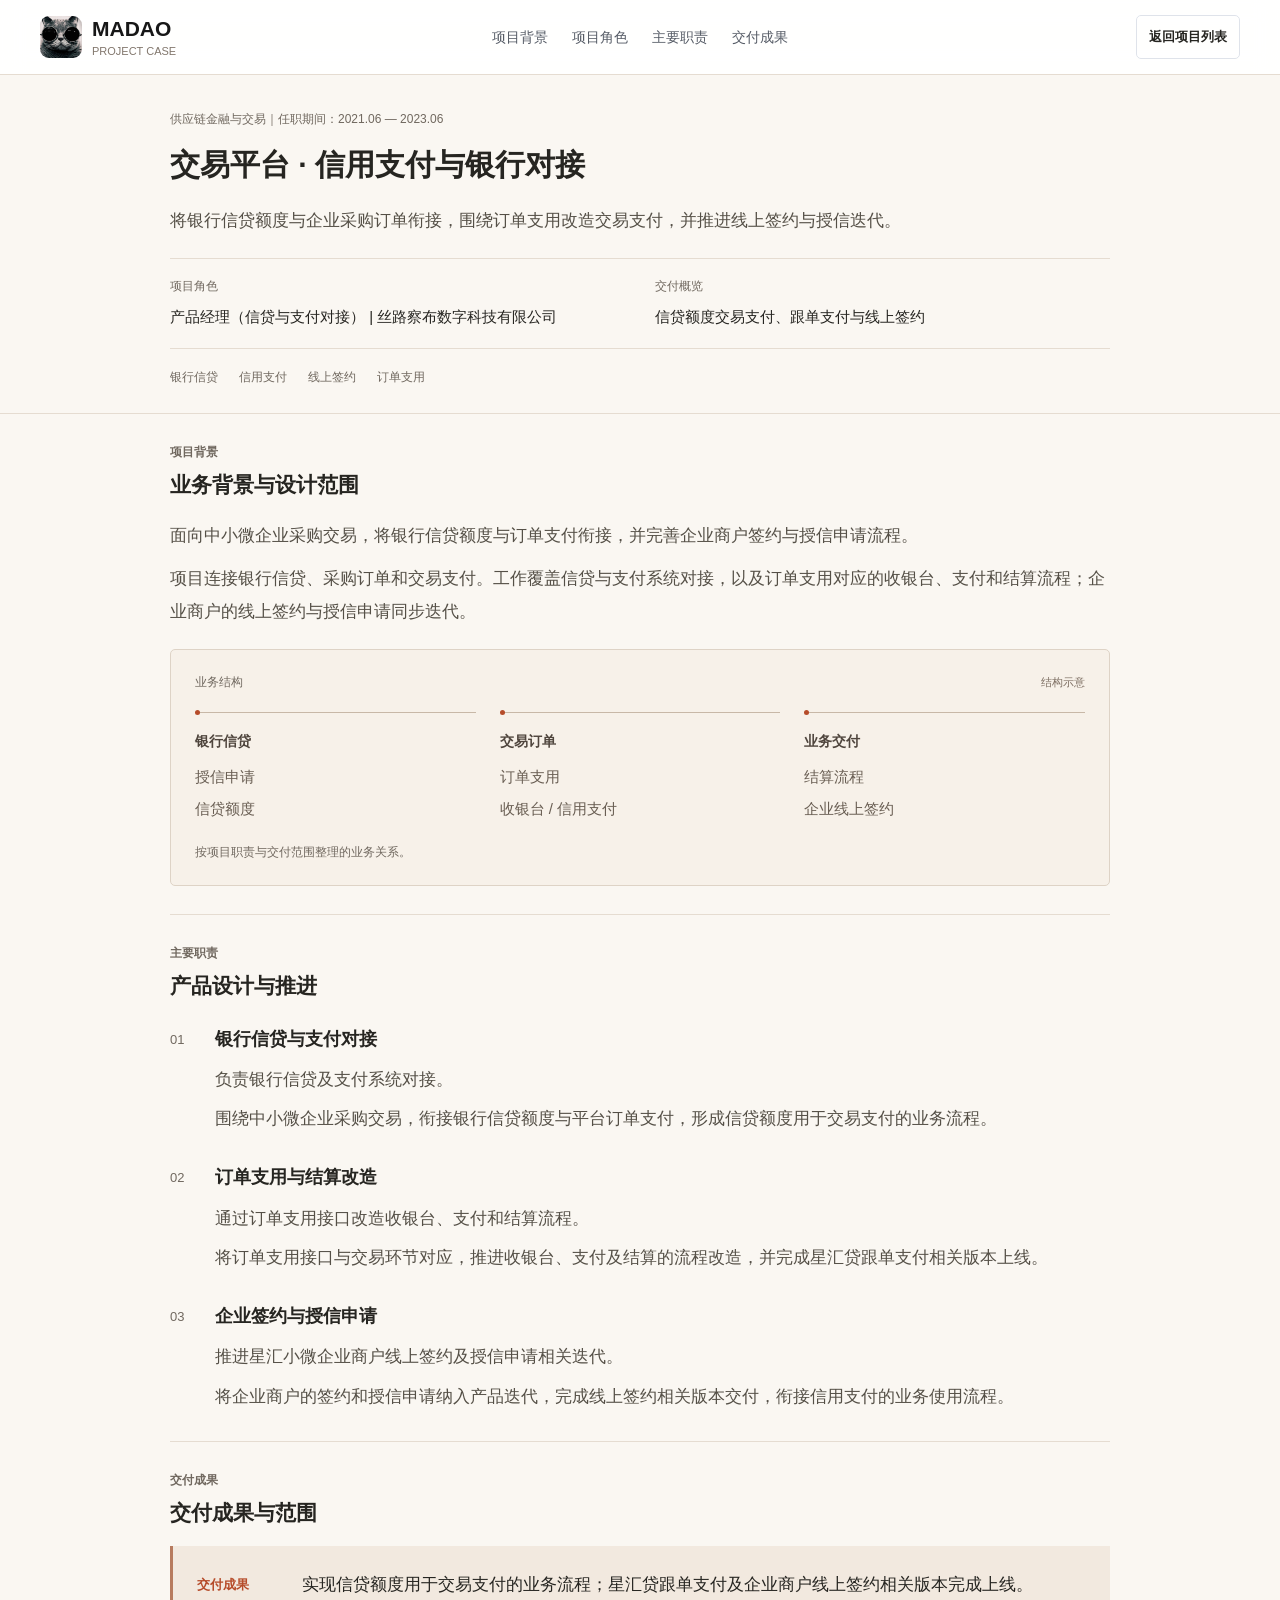
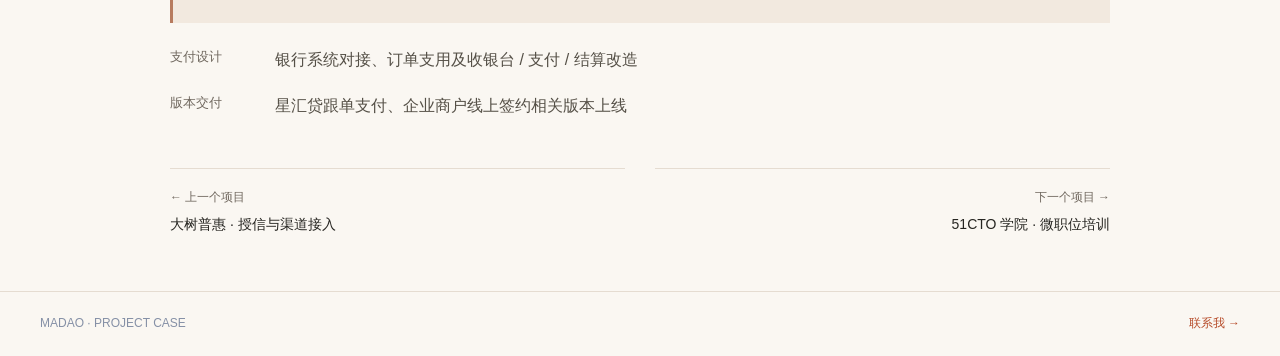
==== commit 831be255: "Refine portfolio case studies and remove aerospace experience" ====
--- a/projects/b2b-platform/index.html
+++ b/projects/b2b-platform/index.html
@@ -1,2 +1,2 @@
 <!DOCTYPE html>
-<html lang="zh-CN"><head><meta http-equiv="Content-Security-Policy" content="upgrade-insecure-requests"><meta charset="utf-8"><meta name="viewport" content="width=device-width, initial-scale=1"><link rel="preload" href="[data-uri]" as="image"><link rel="stylesheet" href="/assets/index-SglAvg2i.css" data-rsc-css-href="/assets/index-SglAvg2i.css" data-precedence="vite-rsc/importer-resources"><title>交易平台信用支付与银行对接｜MADAO</title><meta name="description" content="面向中小微企业采购交易，将银行信贷额度与订单支付衔接，并完善企业商户签约与授信申请流程。"><meta name="application-name" content="MADAO 的面试工作简介"><meta name="author" content="MADAO"><meta name="creator" content="MADAO"><meta property="og:title" content="交易平台信用支付与银行对接"><meta property="og:description" content="面向中小微企业采购交易，将银行信贷额度与订单支付衔接，并完善企业商户签约与授信申请流程。"><meta property="og:site_name" content="MADAO 的面试工作简介"><meta property="og:type" content="website"><meta property="og:locale" content="zh_CN"><meta property="og:image" content="https://yangshuai.work/og-bright.png"><meta property="og:image:width" content="1680"><meta property="og:image:height" content="941"><meta property="og:image:alt" content="MADAO 资深产品经理 / 产品负责人"><meta name="twitter:card" content="summary_large_image"><meta name="twitter:title" content="交易平台信用支付与银行对接"><meta name="twitter:description" content="面向中小微企业采购交易，将银行信贷额度与订单支付衔接，并完善企业商户签约与授信申请流程。"><meta name="twitter:image" content="https://yangshuai.work/og-bright.png"><link rel="canonical" href="https://yangshuai.work/projects/b2b-platform"><meta name="content-version" content="2026-10-04-resumes-v1"><link rel="stylesheet" href="/assets/resume-update-20261004.css"><link rel="stylesheet" href="/assets/portfolio-design-20261004.css"></head><body><header class="detail-header"><div class="shell detail-nav"><a class="brand" href="/#top"><img src="[data-uri]" alt=""><span><strong>MADAO</strong><small>PROJECT CASE</small></span></a><nav aria-label="项目详情导航"><a href="#background">项目背景</a><a href="#role">项目角色</a><a href="#work">主要职责</a><a href="#results">交付成果</a></nav><a class="detail-back" href="/#cases">返回项目列表</a></div></header><main class="project-detail" id="main-content"><section class="project-hero" id="overview"><div class="shell"><p class="project-eyebrow">供应链金融与交易｜任职期间：2021.06 — 2023.06</p><h1>交易平台信用支付与银行对接</h1><p class="project-summary">面向中小微企业采购交易，将银行信贷额度与订单支付衔接，并完善企业商户签约与授信申请流程。</p><div class="project-tags"><span>银行信贷</span><span>信用支付</span><span>线上签约</span><span>订单支用</span></div></div></section><section class="project-section shell resume-project-section" id="background"><div class="detail-section-heading"><span>01</span><div><p>项目背景</p><h2>为什么开展这个项目</h2></div></div><p class="project-copy">面向中小微企业采购交易，将银行信贷额度与订单支付衔接，并完善企业商户签约与授信申请流程。</p></section><section class="project-section project-role-section" id="role"><div class="shell"><div class="detail-section-heading"><span>02</span><div><p>项目角色</p><h2>我在项目中的职责边界</h2></div></div><p class="project-copy">产品经理（信贷与支付对接）  |  丝路察布数字科技有限公司</p></div></section><section class="project-section project-work-section" id="work"><div class="shell"><div class="detail-section-heading"><span>03</span><div><p>主要职责</p><h2>具体负责了什么</h2></div></div><p class="project-copy">负责银行信贷及支付系统对接，通过订单支用接口改造收银台、支付和结算流程；推进星汇小微企业商户线上签约及授信申请相关迭代。</p><div class="business-flow resume-business-flow" role="list" aria-label="项目工作重点"><div class="flow-step-wrap" role="listitem"><article><span>01</span><h3>签约授信</h3></article><i aria-hidden="true">→</i></div><div class="flow-step-wrap" role="listitem"><article><span>02</span><h3>订单支用</h3></article><i aria-hidden="true">→</i></div><div class="flow-step-wrap" role="listitem"><article><span>03</span><h3>支付结算</h3></article></div></div></div></section><section class="project-section shell" id="results"><div class="detail-section-heading"><span>04</span><div><p>交付成果</p><h2>形成了哪些可交付结果</h2></div></div><div class="result-panel"><span>交付成果</span><strong>实现信贷额度用于交易支付的业务流程；星汇贷跟单支付及企业商户线上签约相关版本完成上线。</strong></div></section><nav class="project-switch shell" aria-label="切换项目"><a href="/projects/supply-chain-finance"><span>← 上一个项目</span><strong>大树普惠授信业务与开放平台接入</strong></a><a href="/projects/online-training"><span>下一个项目 →</span><strong>51CTO 学院与“微职位”在线培训产品</strong></a></nav></main><footer class="site-footer"><div class="shell"><span>MADAO · PROJECT CASE</span><a href="/#contact">联系我 →</a></div></footer></body></html>+<html lang="zh-CN"><head><meta http-equiv="Content-Security-Policy" content="upgrade-insecure-requests"><meta charset="utf-8"><meta name="viewport" content="width=device-width, initial-scale=1"><link rel="preload" href="[data-uri]" as="image"><link rel="stylesheet" href="/assets/index-SglAvg2i.css" data-rsc-css-href="/assets/index-SglAvg2i.css" data-precedence="vite-rsc/importer-resources"><title>交易平台信用支付与银行对接｜MADAO</title><meta name="description" content="面向中小微企业采购交易，将银行信贷额度与订单支付衔接，并完善企业商户签约与授信申请流程。"><meta name="application-name" content="MADAO 的面试工作简介"><meta name="author" content="MADAO"><meta name="creator" content="MADAO"><meta property="og:title" content="交易平台信用支付与银行对接"><meta property="og:description" content="面向中小微企业采购交易，将银行信贷额度与订单支付衔接，并完善企业商户签约与授信申请流程。"><meta property="og:site_name" content="MADAO 的面试工作简介"><meta property="og:type" content="website"><meta property="og:locale" content="zh_CN"><meta property="og:image" content="https://yangshuai.work/og-bright.png"><meta property="og:image:width" content="1680"><meta property="og:image:height" content="941"><meta property="og:image:alt" content="MADAO 资深产品经理 / 产品负责人"><meta name="twitter:card" content="summary_large_image"><meta name="twitter:title" content="交易平台信用支付与银行对接"><meta name="twitter:description" content="面向中小微企业采购交易，将银行信贷额度与订单支付衔接，并完善企业商户签约与授信申请流程。"><meta name="twitter:image" content="https://yangshuai.work/og-bright.png"><link rel="canonical" href="https://yangshuai.work/projects/b2b-platform"><meta name="content-version" content="2026-10-04-resumes-v1"><link rel="stylesheet" href="/assets/resume-update-20261004.css"><link rel="stylesheet" href="/assets/portfolio-design-20261004.css"><link rel="stylesheet" href="/assets/gallery-design-20261006.css"><link rel="icon" type="image/jpeg" href="/cat-avatar.jpg"><link rel="stylesheet" href="/assets/editorial-refinement-20261007.css"></head><body><header class="detail-header"><div class="shell detail-nav"><a class="brand" href="/#top"><img src="[data-uri]" alt=""><span><strong>MADAO</strong><small>PROJECT CASE</small></span></a><nav aria-label="项目详情导航"><a href="#background">项目背景</a><a href="#role">项目角色</a><a href="#work">主要职责</a><a href="#results">交付成果</a></nav><a class="detail-back" href="/#cases">返回项目列表</a></div></header><main class="project-detail detail-focused" id="main-content"><section class="project-hero detail-focus-hero" id="overview"><div class="shell detail-reading"><p class="project-eyebrow">供应链金融与交易｜任职期间：2021.06 — 2023.06</p><h1>交易平台 · 信用支付与银行对接</h1><p class="project-summary">将银行信贷额度与企业采购订单衔接，围绕订单支用改造交易支付，并推进线上签约与授信迭代。</p><dl class="detail-facts" id="role"><div><dt>项目角色</dt><dd>产品经理（信贷与支付对接）  |  丝路察布数字科技有限公司</dd></div><div><dt>交付概览</dt><dd>信贷额度交易支付、跟单支付与线上签约</dd></div></dl><div class="project-tags"><span>银行信贷</span><span>信用支付</span><span>线上签约</span><span>订单支用</span></div></div></section><section class="project-section shell detail-reading detail-background" id="background"><div class="detail-section-heading"><span>01</span><div><p>项目背景</p><h2>业务背景与设计范围</h2></div></div><p class="project-copy">面向中小微企业采购交易，将银行信贷额度与订单支付衔接，并完善企业商户签约与授信申请流程。</p><p class="project-context">项目连接银行信贷、采购订单和交易支付。工作覆盖信贷与支付系统对接，以及订单支用对应的收银台、支付和结算流程；企业商户的线上签约与授信申请同步迭代。</p><figure class="business-map business-map-full" aria-label="交易平台 · 信用支付与银行对接业务结构示意"><div class="business-map-heading"><span>业务结构</span><span class="business-map-note">结构示意</span></div><div class="business-map-groups"><div class="business-map-group"><p>银行信贷</p><div><span>授信申请</span><span>信贷额度</span></div></div><div class="business-map-group"><p>交易订单</p><div><span>订单支用</span><span>收银台 / 信用支付</span></div></div><div class="business-map-group"><p>业务交付</p><div><span>结算流程</span><span>企业线上签约</span></div></div></div><figcaption>按项目职责与交付范围整理的业务关系。</figcaption></figure></section><section class="project-section shell detail-reading detail-work" id="work"><div class="detail-section-heading"><div><p>主要职责</p><h2>产品设计与推进</h2></div></div><ol class="detail-steps"><li><span class="detail-step-index">01</span><div><h3>银行信贷与支付对接</h3><p>负责银行信贷及支付系统对接。</p><p class="step-explanation">围绕中小微企业采购交易，衔接银行信贷额度与平台订单支付，形成信贷额度用于交易支付的业务流程。</p></div></li><li><span class="detail-step-index">02</span><div><h3>订单支用与结算改造</h3><p>通过订单支用接口改造收银台、支付和结算流程。</p><p class="step-explanation">将订单支用接口与交易环节对应，推进收银台、支付及结算的流程改造，并完成星汇贷跟单支付相关版本上线。</p></div></li><li><span class="detail-step-index">03</span><div><h3>企业签约与授信申请</h3><p>推进星汇小微企业商户线上签约及授信申请相关迭代。</p><p class="step-explanation">将企业商户的签约和授信申请纳入产品迭代，完成线上签约相关版本交付，衔接信用支付的业务使用流程。</p></div></li></ol></section><section class="project-section shell detail-reading detail-results" id="results"><div class="detail-section-heading"><span>04</span><div><p>交付成果</p><h2>交付成果与范围</h2></div></div><div class="result-panel"><span>交付成果</span><strong>实现信贷额度用于交易支付的业务流程；星汇贷跟单支付及企业商户线上签约相关版本完成上线。</strong></div><dl class="delivery-details"><div><dt>支付设计</dt><dd>银行系统对接、订单支用及收银台 / 支付 / 结算改造</dd></div><div><dt>版本交付</dt><dd>星汇贷跟单支付、企业商户线上签约相关版本上线</dd></div></dl></section><nav class="project-switch shell detail-reading" aria-label="切换项目"><a href="/projects/supply-chain-finance"><span>← 上一个项目</span><strong>大树普惠 · 授信与渠道接入</strong></a><a href="/projects/online-training"><span>下一个项目 →</span><strong>51CTO 学院 · 微职位培训</strong></a></nav></main><footer class="site-footer"><div class="shell"><span>MADAO · PROJECT CASE</span><a href="/#contact">联系我 →</a></div></footer></body></html>
--- a/assets/gallery-design-20261006.css
+++ b/assets/gallery-design-20261006.css
@@ -0,0 +1,41 @@
+/* Selected visual: project gallery. Production facts remain in the HTML. */
+:root{--bg:#faf7f2;--ink:#262521;--muted:#70685f;--blue:#b64c2a;--blue-dark:#8f351b;--blue-soft:#f4e9df;--line:#e5dcd1;--shadow:none}
+*{box-sizing:border-box}html{scroll-padding-top:94px}body{font-family:"PingFang SC","Noto Sans SC","Microsoft YaHei",sans-serif;color:var(--ink);font-size:16px;line-height:1.75;background:var(--bg)}.shell{width:min(1320px,calc(100% - 80px))}a{color:inherit}a:hover{color:var(--blue)}a:focus-visible,summary:focus-visible{outline:3px solid var(--blue);outline-offset:5px}img{max-width:100%}.site-header,.detail-header{background:#ffffffed;border-bottom:1px solid var(--line)}.header-inner{min-height:76px;grid-template-columns:auto 1fr auto;gap:34px}.brand img{width:42px;height:42px;border-radius:9px}.brand strong{font-size:21px;letter-spacing:0}.brand small{font-size:11px;letter-spacing:0;color:#82776c}.main-nav{justify-content:flex-end;gap:30px}.main-nav a{min-height:44px;display:flex;align-items:center;padding:0}.main-nav strong{font-size:15px;font-weight:500}.main-nav small{display:none}.nav-actions{gap:0}.nav-actions .demo-link{display:none}.contact-link{min-height:44px;display:flex;align-items:center;padding:0 23px;border-radius:6px;background:var(--blue);font-size:14px;color:#fff}.contact-link:hover{background:var(--blue-dark);color:#fff}.overline{font-size:13px;letter-spacing:.04em;color:var(--blue);font-weight:600;margin-bottom:12px}.button{font-size:15px;min-height:44px;padding:0 20px;border-radius:5px}.button.primary{background:var(--blue);color:#fff}.button.secondary{border-color:var(--line)}
+.gallery-hero{position:relative;min-height:320px;isolation:isolate;background:#faf7f2;overflow:hidden}.gallery-hero-art{position:absolute;inset:0;width:100%;height:100%;object-fit:cover;object-position:center;z-index:-1}.gallery-hero-inner{display:grid;grid-template-columns:1fr 1fr;gap:34px;padding-top:34px;padding-bottom:34px;min-height:320px;align-items:start}.gallery-intro h1{font-size:clamp(40px,4.5vw,62px);font-weight:750;line-height:1.16;letter-spacing:-.04em;margin:0 0 19px}.gallery-intro h1 span{color:var(--blue)}.gallery-domains{font-size:22px;line-height:1.45;font-weight:600;margin:0 0 8px}.gallery-subtitle{font-size:16px;color:var(--muted);margin:0;max-width:540px}.gallery-resume-links{display:flex;gap:14px;padding-top:30px}.gallery-resume-links a{background:#ffffffdb;border:1px solid #dac6b7;border-radius:5px;min-height:52px;display:flex;align-items:center;justify-content:space-between;gap:24px;font-size:15px;font-weight:600;padding:0 22px;min-width:182px;color:var(--blue-dark)}.gallery-resume-links a:hover{background:var(--blue-soft);border-color:var(--blue)}
+.cases-section{padding:0 0 50px;border:0;background:var(--bg)}.cases-section>.shell{width:min(1400px,calc(100% - 40px))}.gallery-section-heading{display:flex;align-items:center;justify-content:space-between;padding:18px 22px;gap:24px}.gallery-section-heading .overline{margin:0;font-size:12px}.gallery-section-heading h2{font-size:21px;margin:0;font-weight:650}.gallery-section-heading>p:last-child{font-size:13px;color:var(--muted);max-width:580px;margin:0}.gallery-grid{display:grid;grid-template-columns:repeat(3,minmax(0,1fr));gap:16px}.gallery-project{position:relative;min-width:0;border:1px solid var(--line);border-radius:9px;overflow:hidden;background:#fff;display:grid;align-content:start}.gallery-feature{min-height:438px;grid-template-columns:1fr}.gallery-jd-merchant-products{grid-column:span 2}.gallery-bulk-ai-app{grid-column:span 1}.gallery-huarong-echain{grid-column:1/-1;min-height:275px}.gallery-preview{position:absolute;inset:0;z-index:0;background:#f0e9df}.gallery-preview img{display:block;width:100%;height:100%;object-fit:cover}.gallery-jd-merchant-products .gallery-preview img{object-position:right center}.gallery-bulk-ai-app .gallery-preview img{object-position:center center}.gallery-huarong-echain .gallery-preview img{object-position:center center}.illustration-label{position:absolute;top:15px;right:15px;padding:4px 10px;font-size:11px;background:#815643e6;color:#fff;border-radius:4px}.gallery-project-summary{position:relative;z-index:1;padding:29px 26px 20px;max-width:44%;pointer-events:none}.gallery-project-summary a{pointer-events:auto}.gallery-project-summary>p:first-child{font-size:12px;line-height:1.75;color:var(--blue);margin:0 0 12px;max-width:240px}.gallery-project-summary h3{font-size:24px;font-weight:650;line-height:1.45;margin:0 0 14px;letter-spacing:-.025em}.gallery-project-desc{font-size:15px;line-height:1.85;color:#675f57;margin:0 0 13px}.gallery-project-role{font-size:13px;font-weight:600;color:var(--blue);line-height:1.75;margin:0 0 13px}.gallery-project-summary .case-detail-link{min-height:44px;display:inline-flex;align-items:center;border:0;font-size:14px;font-weight:600;color:var(--blue);padding:0;margin:0;gap:7px}.gallery-bulk-ai-app .gallery-project-summary{max-width:100%;padding:30px 26px 0}.gallery-bulk-ai-app .gallery-project-desc{max-width:350px;font-size:14px;margin-bottom:10px}.gallery-bulk-ai-app .gallery-project-summary h3{font-size:25px;margin-bottom:8px}.gallery-bulk-ai-app .gallery-project-summary>p:first-child{max-width:none;margin-bottom:8px}.gallery-bulk-ai-app .gallery-project-role{margin:0;font-size:13px}.gallery-bulk-ai-app .gallery-project-summary .case-detail-link{margin:0}.gallery-huarong-echain .gallery-project-summary{max-width:36%;padding-top:26px}.gallery-huarong-echain h3{font-size:24px;max-width:360px}.gallery-huarong-echain .gallery-project-desc{font-size:14px;margin-bottom:9px}.gallery-small .gallery-project-summary{max-width:100%;padding:26px 25px 12px}.gallery-small{border-radius:7px;min-height:340px}.gallery-small h3{font-size:21px}.gallery-small .gallery-project-desc{font-size:15px}.gallery-small .gallery-project-role{font-size:13px}.gallery-record{position:relative;z-index:2;align-self:end;margin-top:auto;background:#ffffffed;grid-column:1/-1;border-top:1px solid var(--line)}.gallery-record summary{font-size:12px;color:var(--blue);cursor:pointer;min-height:44px;padding:10px 24px;list-style-position:inside}.gallery-record summary:hover{background:var(--blue-soft)}.gallery-record-content{padding:6px 24px 25px}.gallery-record .case-fields{margin:12px 0 16px;gap:12px}.gallery-record .case-fields>div{grid-template-columns:68px minmax(0,1fr);gap:12px}.gallery-record .case-fields dt{font-size:12px}.gallery-record .case-fields dd{font-size:15px;color:#5a524b}.gallery-record .case-side{border-left:0;border-top:1px solid var(--line);padding:15px 0 0;display:block}.gallery-record .resume-flow{display:flex;flex-direction:row;flex-wrap:wrap;gap:12px;margin-bottom:14px}.gallery-record .resume-flow span{border:0;padding:0;font-size:12px;min-width:0;width:auto}.gallery-record .case-result{border:0;padding:0}.gallery-record .case-result strong{font-size:15px}.gallery-record[open]{background:#fff}.gallery-feature:has(.gallery-record[open]) .gallery-preview{height:438px}.gallery-huarong-echain:has(.gallery-record[open]) .gallery-preview{height:275px}.gallery-feature:has(.gallery-record[open]) .gallery-project-summary{min-height:394px}.gallery-huarong-echain:has(.gallery-record[open]) .gallery-project-summary{min-height:231px}
+.gallery-about{padding:48px 0;border-top:1px solid var(--line);display:grid;grid-template-columns:320px 1fr;gap:56px}.gallery-about h2{font-size:28px;line-height:1.55;margin:0;font-weight:650}.gallery-about-copy{max-width:850px}.gallery-about .hero-lead,.gallery-about .hero-summary{font-size:16px;line-height:1.9;margin:0 0 15px;max-width:none;font-weight:400;color:#655e56}.gallery-about .profile-card{border:0;border-top:1px solid var(--line);padding-top:22px;margin-top:24px}.gallery-about .profile-head img{width:56px;height:56px}.gallery-about .profile-head strong{font-size:21px}.gallery-about .profile-head span{font-size:14px}.gallery-about .profile-card dl{display:grid;grid-template-columns:1fr 1fr;gap:5px 24px}.gallery-about .profile-card dl div{grid-template-columns:40px 1fr;padding:4px 0}.gallery-about .profile-card dl div:last-child{grid-column:1/-1}.gallery-about .profile-card dd{font-size:14px}.gallery-about .profile-card dt{font-size:12px}.gallery-about .profile-card>p{font-size:14px}
+.resume-directions{padding:28px 0 48px}.section,.contact-section{padding:48px 0}.section-heading h2,.contact-section h2{font-size:30px;font-weight:650}.section-heading>p:last-child{font-size:15px}.resume-direction-grid{gap:30px}.resume-direction-grid article,.resume-direction-grid article+article{padding:25px 0;border:0}.resume-direction-grid article+article{border-left:1px solid var(--line);padding-left:30px}.resume-direction-grid h3{font-size:24px}.resume-direction-grid p{font-size:16px}.direction-kicker{font-size:13px}.case-detail-link{font-size:15px;min-height:44px}.experience-list li{grid-template-columns:160px 280px 1fr;padding:24px 0;gap:32px}.experience-list time{font-size:14px;color:var(--blue)}.experience-list strong{font-size:17px}.experience-list p{font-size:14px}.experience-list>li>span{font-size:16px}.experience-more{font-size:14px}.role-grid{gap:30px}.role-item{padding-top:22px;border-top:2px solid var(--blue)}.role-item+.role-item{border-left:0;padding-left:0}.role-item h3{font-size:20px}.role-item>p{font-size:16px}.role-item .tag-list span,.tag-list span{font-size:12px;background:var(--blue-soft);color:var(--blue);padding:4px 9px}.metrics{padding:24px 0}.metrics strong{font-size:22px}.metrics span{font-size:13px}.demo-promo{padding:38px 0}.demo-promo h2{font-size:23px}.demo-promo-copy>p:nth-of-type(2){font-size:15px}.demo-promo-copy li,.demo-promo-link{font-size:13px}.demo-promo-link{min-height:44px}.contact-section{background:#f4e9df}.contact-grid{grid-template-columns:1fr 410px;gap:60px}.contact-section h2{font-size:30px}.contact-section h2+p{font-size:16px;line-height:1.9}.wechat-panel{background:#fff;grid-template-columns:1fr 160px;padding:22px;border-radius:8px;border-color:#e2d2c4}.wechat-code{width:160px}.wechat-identity strong{font-size:16px}.wechat-identity span{font-size:12px}.wechat-identity p{font-size:12px}.site-footer .shell{min-height:64px;font-size:12px}
+.detail-nav{min-height:74px}.detail-nav nav{font-size:14px}.detail-back{min-height:44px;display:flex;align-items:center;font-size:13px}.project-hero{padding:44px 0 30px}.project-hero>.shell{border-left:0;padding-left:0}.project-eyebrow{font-size:13px;color:var(--blue)}.project-hero h1{font-family:inherit;font-size:42px;line-height:1.35;font-weight:650;max-width:950px}.project-summary{font-size:17px;max-width:880px}.project-tags span{font-size:12px}.project-section,.resume-project-section{padding:34px 0}.detail-section-heading h2{font-size:26px}.detail-section-heading p{font-size:12px}.project-copy{font-size:17px;max-width:950px;line-height:1.95}.business-flow.resume-business-flow{gap:12px;display:flex;flex-wrap:wrap}.resume-business-flow .flow-step-wrap article{background:var(--blue-soft);border:0;min-height:0}.resume-business-flow .flow-step-wrap h3{font-size:14px;color:var(--blue)}.result-panel{background:var(--blue-soft);border-color:var(--blue);max-width:950px;padding:22px}.result-panel strong{font-size:17px}.result-panel span{font-size:13px}.project-switch strong{font-size:16px}.project-switch span{font-size:12px}.gallery-detail-preview{position:relative;max-width:950px;margin-top:28px!important;margin-left:40px!important;height:280px;border-radius:8px;overflow:hidden;padding:0!important}.gallery-detail-preview img{width:100%;height:100%;object-fit:cover;object-position:center}.gallery-detail-preview figcaption{position:absolute;right:12px;bottom:12px;background:#fff;padding:3px 10px;font-size:12px;color:var(--muted);border-radius:4px}
+.resume-page{max-width:1050px;padding-top:42px}.resume-heading{border-color:var(--blue)}.resume-heading h1{font-family:inherit;font-size:38px;font-weight:650}.resume-heading p{font-size:14px}.resume-section{padding-top:32px}.resume-section h2{font-size:23px;border-color:var(--blue)}.resume-section h3{font-size:17px}.resume-section p,.resume-job p:last-child{font-size:16px;line-height:1.85}.resume-job-list{grid-template-columns:1fr;gap:22px}.resume-row time{font-size:13px}.resume-job .resume-job-role{font-size:15px;color:var(--blue)}.resume-project .case-fields dd{font-size:15px}.resume-project .case-fields dt{font-size:12px}.resume-job{padding-bottom:20px}
+@media(min-width:1500px){.gallery-detail-preview{margin-left:auto!important}}
+@media(max-width:1050px){.shell{width:calc(100% - 48px)}.header-inner{gap:22px}.main-nav{gap:20px}.gallery-intro h1{font-size:48px}.gallery-resume-links{gap:10px;flex-wrap:wrap;max-width:220px;padding-top:20px}.gallery-resume-links a{min-width:190px}.gallery-project-summary{max-width:48%;padding:24px 22px}.gallery-project-summary h3{font-size:22px}.gallery-bulk-ai-app .gallery-project-summary{padding:25px 20px 0}.gallery-project-desc{font-size:14px}.gallery-huarong-echain .gallery-project-summary{max-width:40%}.experience-list li{grid-template-columns:140px 240px 1fr;gap:24px}.contact-grid{grid-template-columns:1fr 390px;gap:32px}.gallery-about{grid-template-columns:260px 1fr;gap:30px}.gallery-detail-preview{margin-left:24px!important}}
+@media(max-width:760px){html{scroll-padding-top:115px}.shell{width:calc(100% - 36px)}.header-inner{grid-template-columns:1fr auto;min-height:64px;padding-top:10px;gap:0}.brand img{width:36px;height:36px}.brand strong{font-size:18px}.brand small{font-size:9px}.contact-link{padding:0 16px;font-size:13px}.main-nav{grid-row:2;grid-column:1/-1;justify-content:flex-start;gap:26px;padding:3px 0}.main-nav strong{font-size:13px}.main-nav a{min-height:40px}.gallery-hero-inner{grid-template-columns:1fr;gap:20px;padding:30px 0 150px;min-height:465px}.gallery-hero-art{object-fit:cover;object-position:67% center;opacity:.9}.gallery-intro h1{font-size:42px;line-height:1.2;margin-bottom:16px}.gallery-intro .overline{font-size:12px}.gallery-domains{font-size:18px}.gallery-subtitle{font-size:14px;max-width:310px}.gallery-resume-links{flex-wrap:nowrap;padding:0;max-width:none;gap:10px}.gallery-resume-links a{min-width:0;flex:1;min-height:48px;padding:0 14px;font-size:13px;gap:8px;background:#fffffff0}.cases-section{padding-bottom:24px}.cases-section>.shell{width:calc(100% - 24px)}.gallery-section-heading{display:block;padding:17px 7px}.gallery-section-heading .overline{font-size:11px;margin-bottom:5px}.gallery-section-heading h2{font-size:23px}.gallery-section-heading>p:last-child{display:none}.gallery-grid{grid-template-columns:1fr;gap:15px}.gallery-project,.gallery-jd-merchant-products,.gallery-bulk-ai-app,.gallery-huarong-echain{grid-column:1;min-height:0;display:flex;flex-direction:column}.gallery-preview{position:relative;order:2;width:100%;height:280px}.gallery-preview img{object-position:center!important}.gallery-project-summary,.gallery-bulk-ai-app .gallery-project-summary,.gallery-huarong-echain .gallery-project-summary,.gallery-small .gallery-project-summary{max-width:none;padding:24px 22px 16px;order:1;min-height:0!important;pointer-events:auto;background:#fff}.gallery-project-summary>p:first-child{max-width:none;font-size:12px;margin-bottom:9px}.gallery-project-summary h3,.gallery-bulk-ai-app .gallery-project-summary h3,.gallery-huarong-echain h3{font-size:24px;max-width:none;margin-bottom:10px}.gallery-project-desc,.gallery-bulk-ai-app .gallery-project-desc,.gallery-huarong-echain .gallery-project-desc{font-size:15px;max-width:none}.gallery-project-role{font-size:13px;margin-bottom:5px}.gallery-record{order:3;margin-top:0}.gallery-record summary{padding:12px 22px;font-size:12px}.gallery-record-content{padding:0 20px 20px}.gallery-record .case-fields>div{grid-template-columns:1fr;gap:4px}.gallery-record .case-fields dd{font-size:15px}.gallery-feature:has(.gallery-record[open]) .gallery-preview,.gallery-huarong-echain:has(.gallery-record[open]) .gallery-preview{height:280px}.gallery-about{grid-template-columns:1fr;gap:22px;padding:32px 0}.gallery-about h2{font-size:26px}.gallery-about .hero-lead,.gallery-about .hero-summary{font-size:15px}.gallery-about .profile-card dl{grid-template-columns:1fr}.gallery-about .profile-card dl div:last-child{grid-column:auto}.resume-directions,.section,.contact-section{padding:32px 0}.section-heading h2,.contact-section h2{font-size:26px}.section-heading>p:last-child{font-size:14px}.resume-direction-grid{grid-template-columns:1fr;gap:0}.resume-direction-grid article,.resume-direction-grid article+article{padding:22px 0;border-left:0}.resume-direction-grid article+article{border-top:1px solid var(--line)}.resume-direction-grid h3{font-size:23px}.resume-direction-grid p{font-size:15px}.experience-list li{grid-template-columns:1fr;gap:7px;padding:23px 0}.experience-list>li>span{grid-column:1;font-size:15px}.experience-list strong{font-size:17px}.experience-list time{font-size:13px}.role-grid{grid-template-columns:1fr;gap:26px}.role-item{display:block}.role-item h3{font-size:20px}.role-item>p{font-size:15px}.role-item+.role-item{padding-top:22px}.metrics strong{font-size:19px}.metrics span{font-size:12px}.demo-promo{padding:32px 0}.demo-promo-copy>p:nth-of-type(2){font-size:15px}.contact-grid{grid-template-columns:1fr;gap:22px}.contact-section h2+p{font-size:15px}.wechat-panel{grid-template-columns:1fr 150px;padding:18px;max-width:430px}.wechat-code{width:150px}.wechat-identity p{font-size:12px}.wechat-identity strong{font-size:15px}.detail-nav{min-height:64px;gap:10px}.detail-nav nav{font-size:12px;gap:20px}.detail-back{font-size:12px}.project-hero{padding:30px 0 24px}.project-hero h1{font-size:32px;line-height:1.4}.project-eyebrow{font-size:12px}.project-summary,.project-copy{font-size:16px}.project-section,.resume-project-section{padding:28px 0}.detail-section-heading h2{font-size:24px}.result-panel{padding:20px}.result-panel strong{font-size:16px}.project-switch strong{font-size:14px}.gallery-detail-preview{width:calc(100% - 36px);margin-left:18px!important;height:240px}.resume-page{padding-top:30px}.resume-heading h1{font-size:32px}.resume-heading p{font-size:13px}.resume-section h2{font-size:22px}.resume-section h3{font-size:17px}.resume-section p,.resume-job p:last-child{font-size:15px}.resume-row{display:flex;flex-direction:column;gap:4px}.resume-row time{font-size:12px}.resume-job .resume-job-role{font-size:14px}.resume-project .case-fields>div{grid-template-columns:1fr;gap:4px}.resume-project .case-fields dd{font-size:15px}}
+@media(max-width:360px){.shell{width:calc(100% - 28px)}.gallery-intro h1{font-size:36px}.gallery-domains{font-size:16px}.gallery-resume-links a{font-size:12px;padding:0 10px}.main-nav{gap:21px}.wechat-panel{grid-template-columns:1fr 140px;padding:15px;gap:10px}.wechat-code{width:140px}.gallery-project-summary{padding:21px 18px!important}.gallery-project-summary h3{font-size:22px!important}}
+@media(prefers-reduced-motion:reduce){html{scroll-behavior:auto}*{transition:none!important}}
+@media print{body{background:#fff;color:#111}.resume-page{max-width:none;width:100%;padding:0}.resume-heading h1{font-size:26px}.resume-job-list{grid-template-columns:1fr}.resume-section h2{font-size:19px}.resume-section p,.resume-job p:last-child,.resume-project .case-fields dd{font-size:10pt}.gallery-detail-preview{display:none}.resume-job,.resume-project{break-inside:avoid}}
+
+@media(min-width:761px){.gallery-jd-merchant-products .gallery-preview{left:41%}.gallery-jd-merchant-products .gallery-project-summary{max-width:41%;background:#f8f3ed}.gallery-bulk-ai-app .gallery-preview{top:185px}.gallery-huarong-echain .gallery-project-summary{max-width:34%;background:#ffffffd9}}
+@media(min-width:761px){.gallery-hero-inner{padding-top:26px;padding-bottom:26px;min-height:300px}.gallery-hero{min-height:300px}.gallery-section-heading{padding:12px 22px}.gallery-section-heading>p:last-child{display:none}.gallery-feature{display:flex;flex-direction:column}.gallery-feature .gallery-record{width:100%;margin-top:auto}.gallery-feature:has(.gallery-record[open]){min-height:438px}.gallery-huarong-echain .gallery-project-summary>p:first-child{max-width:none}.gallery-feature:has(.gallery-record[open]) .gallery-preview{height:438px}}
+@media(min-width:761px){.gallery-hero-inner{padding-top:18px;padding-bottom:18px}.gallery-section-heading{position:absolute;clip-path:inset(50%);width:1px;height:1px;overflow:hidden;padding:0;white-space:nowrap}.cases-section{padding-top:12px}.gallery-project-summary h3{font-size:27px}.gallery-bulk-ai-app .gallery-project-summary h3{font-size:27px}.gallery-bulk-ai-app .gallery-preview{top:150px}.gallery-bulk-ai-app .gallery-project-summary{background:#ffffffec}.gallery-huarong-echain h3{font-size:26px}.gallery-record{background:#fff}}
+.project-hero h1,.contact-section h2,.gallery-project-summary h3{text-wrap:balance;word-break:normal}.project-copy{color:#655e56}.resume-other{border-color:var(--line)}
+@media(max-width:760px){.gallery-hero-inner{min-height:420px;padding-bottom:105px}.gallery-hero-art{object-position:80% center}.project-hero h1{font-size:30px}.gallery-detail-preview{height:235px}}
+
+/* Palette revision: warm ivory + burnt orange, from displayed concept 1. */
+.gallery-preview img,.gallery-detail-preview img{filter:grayscale(1) sepia(.22)}.gallery-hero-art{filter:grayscale(1) sepia(.16)}.project-tags span{color:var(--blue);background:var(--blue-soft)}.brand small{color:#82776c}.hero-tags span{color:var(--blue)}.gallery-hero{background:#faf7f2}.gallery-intro .overline{color:var(--blue)}
+@media(min-width:761px){.gallery-bulk-ai-app .illustration-label{top:auto;bottom:60px}}.resume-row time{color:var(--muted)}
+@media(max-width:760px){.gallery-hero-art{object-fit:contain;object-position:center bottom}}
+/* Focus revision: identity, evidence, one project route action. */
+.focus-hero{min-height:0;padding:0;background:#faf7f2}.focus-hero .gallery-hero-inner{min-height:0;grid-template-columns:minmax(0,1fr) 290px;gap:40px;padding:42px 0 35px}.focus-hero .gallery-intro h1{font-size:56px;line-height:1.3;letter-spacing:-.035em;margin:0 0 15px}.focus-hero .gallery-intro h1 span{font-size:38px;color:var(--ink);font-weight:600}.focus-hero .overline{color:var(--muted);border:0;margin-bottom:10px;font-size:13px}.focus-hero .gallery-domains{font-size:21px;font-weight:500;max-width:800px;line-height:1.6;margin-bottom:8px}.focus-hero .gallery-subtitle{font-size:15px;color:var(--muted)}.focus-primary{margin-top:21px;display:inline-flex;align-items:center}.focus-hero .gallery-resume-links{flex-direction:column;gap:9px;padding-top:13px;max-width:none}.focus-hero .gallery-resume-links a{min-width:0;min-height:46px;padding:0 16px;font-size:14px;color:var(--ink);background:transparent;border-color:var(--line);font-weight:500}.focus-hero .gallery-resume-links a:hover{color:var(--blue);background:#fff}.focus-hero .gallery-hero-art{inset:auto 40px 5px auto;width:215px;height:100px;object-fit:cover;object-position:right bottom;opacity:.5;filter:grayscale(1) sepia(.16)}
+.cases-section>.shell{width:min(1320px,calc(100% - 80px))}.cases-section{padding:22px 0 35px}.focus-section-heading{padding:0 0 24px;position:static;width:auto;height:auto;clip-path:none;overflow:visible;white-space:normal}.focus-section-heading .overline{font-size:12px;font-weight:500;letter-spacing:.04em;color:var(--muted);margin-bottom:5px}.focus-section-heading h2{font-size:28px;line-height:1.5;font-weight:650;letter-spacing:-.02em;margin:0}.focus-grid{display:grid;grid-template-columns:repeat(3,minmax(0,1fr));gap:24px;align-items:stretch}.focus-project{display:flex;flex-direction:column;min-height:0;grid-column:auto;border:1px solid var(--line);border-radius:7px;background:#fff}.focus-project .gallery-preview{position:relative;inset:auto;height:160px;width:100%;flex-shrink:0;order:0;background:#f4eee6}.focus-project .gallery-preview img{object-fit:cover;object-position:center!important}.focus-project .illustration-label{top:auto;bottom:10px;right:10px;font-size:10px;padding:3px 8px;background:#685a4de6}.focus-project .gallery-project-summary{pointer-events:auto;max-width:none;min-height:0;padding:23px 22px;order:1;display:flex;flex-direction:column;flex:1;background:#fff}.focus-project .gallery-project-summary>p:first-child{max-width:none;color:var(--muted);font-size:12px;line-height:1.65;margin:0 0 10px}.focus-project .gallery-project-summary h3{font-size:23px;font-weight:650;line-height:1.45;min-height:67px;margin:0 0 10px;text-wrap:balance;letter-spacing:-.02em}.focus-project .gallery-project-role{font-size:12px;line-height:1.7;min-height:41px;color:#70685f;font-weight:400;margin:0 0 16px}.focus-evidence{margin:0 0 17px;display:grid;gap:14px}.focus-evidence>div{display:grid;grid-template-columns:55px minmax(0,1fr);gap:9px}.focus-evidence dt{font-size:12px;font-weight:500;line-height:1.85;color:var(--muted)}.focus-evidence dd{font-size:15px;line-height:1.75;margin:0;color:#504a44}.focus-evidence>div:last-child dd{color:var(--ink);font-weight:500}.focus-project .gallery-project-summary .case-detail-link{color:var(--ink);font-size:14px;font-weight:500;min-height:44px;padding:0;margin:auto 0 0;align-self:flex-start;gap:8px}.focus-project .case-detail-link:hover{color:var(--blue)}.focus-project .case-detail-link:after{display:none}.focus-more{padding:0 0 44px}.focus-more .section-heading h2{font-size:24px}.focus-more .section-heading .overline{color:var(--muted);font-weight:500}.focus-secondary{background:none;border:0;border-top:1px solid var(--line);border-radius:0}.focus-secondary .gallery-project-summary{background:none;padding:22px 0 0}.focus-secondary .gallery-project-summary h3{font-size:21px;min-height:61px}.focus-secondary .focus-evidence dd{font-size:14px}.focus-secondary .gallery-project-role{display:none}.focus-secondary .focus-evidence{gap:11px}.gallery-about{grid-template-columns:300px minmax(0,1fr);gap:44px;padding:37px 0}.gallery-about .overline{color:var(--muted)}.gallery-about h2{font-size:25px}.focus-about-copy p{font-size:16px;line-height:1.9;color:#655e56;margin:0 0 12px;max-width:850px}.focus-about-copy .case-detail-link{font-size:14px;color:var(--muted);margin-top:2px;min-height:44px}.experience-list time,.experience-list .experience-more{color:var(--muted)}.section-heading .overline,.contact-section .overline{color:var(--muted)}.contact-section .overline{font-weight:500}.contact-section{background:#f2ece4}.case-detail-link:hover,.focus-about-copy .case-detail-link:hover{color:var(--blue)}
+@media(max-width:1050px){.cases-section>.shell{width:calc(100% - 48px)}.focus-grid{gap:18px}.focus-hero .gallery-hero-inner{grid-template-columns:1fr 230px;gap:26px}.focus-hero .gallery-intro h1{font-size:46px}.focus-hero .gallery-intro h1 span{font-size:31px}.focus-hero .gallery-domains{font-size:18px}.focus-project .gallery-project-summary{padding:20px 17px}.focus-project .gallery-project-summary h3{font-size:21px;min-height:61px}.focus-evidence>div{grid-template-columns:1fr;gap:3px}.focus-evidence{gap:11px}.focus-evidence dd{font-size:14px}}
+@media(max-width:760px){.focus-hero .gallery-hero-inner{grid-template-columns:1fr;gap:18px;padding:26px 0 25px}.focus-hero .gallery-intro h1{font-size:39px;line-height:1.35;margin-bottom:12px}.focus-hero .gallery-intro h1 span{font-size:26px;display:block}.focus-hero .overline{font-size:11px;letter-spacing:0;margin-bottom:9px}.focus-hero .gallery-domains{font-size:17px;font-weight:500;line-height:1.65;margin-bottom:8px}.focus-hero .gallery-subtitle{font-size:13px;max-width:none}.focus-primary{margin-top:16px;font-size:14px;min-height:44px}.focus-hero .gallery-resume-links{padding:0;flex-direction:row;gap:10px}.focus-hero .gallery-resume-links a{font-size:13px;min-height:44px;flex:1;padding:0 12px;gap:8px}.focus-hero .gallery-hero-art{display:none}.cases-section{padding:18px 0 28px}.cases-section>.shell{width:calc(100% - 36px)}.focus-section-heading{padding:0 0 18px}.focus-section-heading h2{font-size:23px;max-width:330px}.focus-section-heading .overline{font-size:11px}.focus-grid{grid-template-columns:1fr;gap:20px}.focus-project .gallery-preview{height:145px}.focus-project .gallery-project-summary{padding:21px 20px;background:#fff}.focus-project .gallery-project-summary h3{font-size:23px;min-height:0;margin-bottom:9px;text-wrap:balance}.focus-project .gallery-project-summary>p:first-child{font-size:12px;margin-bottom:8px}.focus-project .gallery-project-role{font-size:12px;min-height:0;margin-bottom:16px}.focus-evidence>div{grid-template-columns:55px minmax(0,1fr);gap:8px}.focus-evidence{gap:13px}.focus-evidence dd{font-size:15px}.focus-evidence dt{font-size:12px}.focus-project .gallery-project-summary .case-detail-link{margin-top:0}.focus-more{padding-bottom:28px}.focus-more .section-heading h2{font-size:23px}.focus-secondary .gallery-project-summary{padding:19px 0 0;background:none}.focus-secondary .gallery-project-summary h3{font-size:21px;min-height:0}.focus-secondary .focus-evidence dd{font-size:14px}.gallery-about{grid-template-columns:1fr;gap:19px;padding:30px 0}.gallery-about h2{font-size:23px}.focus-about-copy p{font-size:15px}.experience-list li{padding:21px 0}.contact-section h2{font-size:25px}}
+@media(max-width:360px){.cases-section>.shell{width:calc(100% - 28px)}.focus-hero .gallery-intro h1{font-size:36px}.focus-hero .gallery-intro h1 span{font-size:24px}.focus-hero .gallery-domains{font-size:16px}.focus-project .gallery-project-summary{padding:20px 16px}.focus-evidence>div{grid-template-columns:1fr;gap:4px}.focus-evidence dd{font-size:15px}.focus-section-heading h2{font-size:22px}}
+.focus-project .gallery-preview{height:140px}.focus-project .gallery-project-role{min-height:22px;margin-bottom:12px}.focus-project .gallery-project-summary{padding-top:21px;padding-bottom:20px}#resumes{scroll-margin-top:110px}.focus-hero .gallery-hero-inner{padding-top:32px;padding-bottom:27px}.focus-hero .gallery-hero-art{display:none}.focus-hero .gallery-domains{text-wrap:balance}.focus-section-heading h2{text-wrap:balance}
+@media(max-width:760px){.focus-hero .gallery-hero-inner{padding:23px 0}.focus-project .gallery-project-role{min-height:0}.focus-project .gallery-preview{height:125px}.focus-hero .gallery-domains{max-width:340px}.focus-section-heading h2{max-width:330px}}
+/* Detail refinement: contribution first, one reading column, factual work steps. */
+.detail-focused .detail-reading{width:min(960px,calc(100% - 80px));margin-left:auto;margin-right:auto}.detail-focused .detail-focus-hero{padding:38px 0 28px;border-bottom:1px solid var(--line)}.detail-focused .project-eyebrow{margin:0 0 12px;font-size:12px;color:var(--muted)}.detail-focused h1{font-size:38px;line-height:1.4;margin:0 0 12px;letter-spacing:-.025em}.detail-formal-title{font-size:13px;color:var(--muted);margin:0 0 15px}.detail-focused .project-summary{font-size:18px;line-height:1.8;color:#504a44;margin:0 0 22px;max-width:none}.detail-facts{display:grid;grid-template-columns:1fr 1fr;gap:24px;margin:0 0 20px;padding:18px 0;border-top:1px solid var(--line);border-bottom:1px solid var(--line);scroll-margin-top:115px}.detail-facts dt{font-size:12px;color:var(--muted);margin-bottom:6px}.detail-facts dd{font-size:15px;line-height:1.85;font-weight:500;margin:0;color:var(--ink)}.detail-focused .project-tags{margin:0;gap:8px}.detail-focused .project-tags span{font-size:11px;padding:3px 9px}.detail-focused .project-section{padding:30px 0}.detail-focused .detail-section-heading{margin-bottom:15px}.detail-focused .detail-section-heading p{font-size:12px;color:var(--muted);margin:0 0 5px}.detail-focused .detail-section-heading h2{font-size:25px;line-height:1.5;margin:0;letter-spacing:-.015em}.detail-focused .project-copy{font-size:16px;line-height:1.9;max-width:none;margin:0}.detail-focused .detail-work{border-top:1px solid var(--line);border-bottom:1px solid var(--line)}.detail-steps{list-style:none;margin:22px 0 0;padding:0;display:grid;gap:23px}.detail-steps li{display:grid;grid-template-columns:36px minmax(0,1fr);gap:15px}.detail-step-index{font-size:13px;color:var(--blue);font-variant-numeric:tabular-nums;padding-top:3px}.detail-steps h3{font-size:17px;font-weight:600;line-height:1.65;margin:0 0 5px}.detail-steps p{font-size:16px;color:#655e56;line-height:1.9;margin:0}.detail-scene{position:relative;margin:25px 0 0;padding:0;height:175px;border-radius:5px;overflow:hidden;background:var(--blue-soft)}.detail-scene img{display:block;width:100%;height:100%;object-fit:cover;object-position:center;filter:grayscale(1) sepia(.22)}.detail-scene figcaption{position:absolute;bottom:10px;right:10px;background:#fffef5ef;color:var(--muted);font-size:11px;padding:3px 9px;border-radius:3px}.detail-focused .result-panel{max-width:none;width:100%;padding:21px 24px;grid-template-columns:85px minmax(0,1fr);gap:20px}.detail-focused .result-panel strong{font-size:16px;line-height:1.9;font-weight:500}.detail-focused .project-switch{padding:25px 0 36px;gap:30px}.detail-focused .project-switch a{min-width:0}.detail-focused .project-switch strong{font-size:15px;line-height:1.7}.detail-focused .project-switch span{font-size:12px;color:var(--muted)}
+/* Complete resumes: restrained headings, clear company/date/role hierarchy. */
+.resume-page{width:min(960px,calc(100% - 80px));padding-bottom:45px}.resume-heading{padding-bottom:24px;border-bottom:2px solid var(--blue)}.resume-heading h1{margin-bottom:12px}.resume-section{padding-top:36px}.resume-section h2{font-size:23px;padding-bottom:10px;margin-bottom:22px;border-bottom:1px solid var(--line)}.resume-job-list{gap:24px}.resume-job{padding-bottom:24px;border-bottom:1px solid var(--line)}.resume-job:last-child{border-bottom:0;padding-bottom:0}.resume-row{align-items:baseline;gap:22px}.resume-row h3{font-weight:600;line-height:1.7}.resume-row time{white-space:nowrap;font-size:13px;font-variant-numeric:tabular-nums}.resume-job .resume-job-role{font-size:14px;margin:6px 0 8px;color:var(--blue)}.resume-job p:last-child{margin-top:0;color:#655e56;line-height:1.9}.resume-project{padding:0 0 24px;margin-bottom:24px;border-bottom:1px solid var(--line)}.resume-project:last-child{border-bottom:0;margin-bottom:0}.resume-project h3{font-size:18px;line-height:1.75;margin-bottom:14px}.resume-project .case-fields{gap:12px}.resume-project .case-fields>div{grid-template-columns:72px minmax(0,1fr);gap:18px}.resume-project .case-fields dt{color:var(--muted);font-weight:400}.resume-project .case-fields dd{line-height:1.85;color:#655e56}
+@media(max-width:760px){.detail-focused .detail-reading,.resume-page{width:calc(100% - 36px)}.detail-focused .detail-focus-hero{padding:26px 0 22px}.detail-focused h1{font-size:29px;line-height:1.45;margin-bottom:12px}.detail-focused .project-summary{font-size:16px;margin-bottom:18px}.detail-formal-title{font-size:12px;line-height:1.8}.detail-facts{grid-template-columns:1fr;gap:15px;margin-bottom:16px;padding:16px 0}.detail-facts dt{font-size:11px;margin-bottom:4px}.detail-facts dd{font-size:14px}.detail-focused .project-section{padding:25px 0}.detail-focused .detail-section-heading h2{font-size:23px}.detail-focused .project-copy,.detail-steps p{font-size:15px;line-height:1.9}.detail-steps{gap:22px;margin-top:20px}.detail-steps li{grid-template-columns:25px minmax(0,1fr);gap:10px}.detail-steps h3{font-size:16px}.detail-step-index{font-size:12px}.detail-scene{height:145px;margin-top:24px}.detail-scene figcaption{font-size:10px;max-width:calc(100% - 20px)}.detail-focused .result-panel{grid-template-columns:1fr;gap:7px;padding:17px 18px}.detail-focused .result-panel strong{font-size:15px}.detail-focused .project-switch{gap:22px;padding:23px 0 29px}.detail-focused .project-switch strong{font-size:14px}.resume-page{padding-top:26px}.resume-heading{padding-bottom:20px}.resume-section{padding-top:30px}.resume-section h2{font-size:22px;margin-bottom:20px}.resume-row{gap:4px;align-items:flex-start}.resume-row h3{font-size:17px}.resume-row time{font-size:12px}.resume-job .resume-job-role{font-size:13px}.resume-job-list{gap:22px}.resume-project h3{font-size:17px}.resume-project .case-fields>div{grid-template-columns:1fr;gap:4px}.resume-project .case-fields{gap:13px}}
+@media(max-width:360px){.detail-focused .detail-reading,.resume-page{width:calc(100% - 28px)}.detail-focused h1{font-size:27px}.detail-focused .project-switch{grid-template-columns:1fr;gap:17px}.detail-focused .project-switch a:last-child{text-align:left}}
+@media print{.resume-page{width:100%;max-width:none;padding:0}.resume-heading{padding-bottom:12px}.resume-section{padding-top:20px}.resume-job-list{gap:12px}.resume-job{padding-bottom:12px}.resume-project{margin-bottom:14px;padding-bottom:14px}.detail-scene{display:none}}
--- a/assets/editorial-refinement-20261007.css
+++ b/assets/editorial-refinement-20261007.css
@@ -0,0 +1,83 @@
+/* Content-led portfolio: restrained type and diagrams drawn from case facts. */
+:root{--editorial-copy:#555047;--editorial-paper:#f7f1e9;--editorial-rule:#ded3c6}
+.focus-hero .gallery-hero-inner{padding:36px 0 30px;grid-template-columns:minmax(0,1fr) 240px;gap:70px}
+.focus-hero .gallery-intro h1{font-size:34px;font-weight:650;line-height:1.5;letter-spacing:-.015em;margin-bottom:17px;display:flex;align-items:baseline;gap:20px}
+.focus-hero .gallery-intro h1 span{font-size:21px;font-weight:500;letter-spacing:0;color:var(--muted)}
+.focus-hero .overline{font-size:12px;margin-bottom:13px}
+.focus-hero .gallery-domains{font-size:17px;font-weight:400;line-height:1.95;max-width:760px;text-wrap:pretty;margin:0 0 10px;color:var(--ink)}
+.focus-hero .gallery-subtitle{font-size:15px;line-height:1.95;max-width:760px;color:var(--editorial-copy)}
+.focus-primary{font-size:14px;margin-top:19px;gap:10px;font-weight:500}
+.focus-hero .gallery-resume-links{padding-top:37px;gap:12px}
+.cases-section{padding-top:22px}.focus-section-heading{padding-bottom:23px}
+.focus-section-heading h2,.focus-more .section-heading h2,.section-heading h2,.gallery-about h2,.contact-section h2{font-size:22px;font-weight:600;line-height:1.6;letter-spacing:0}
+.focus-section-heading .overline{font-size:11px;margin-bottom:6px}
+.editorial-section-intro{font-size:15px;line-height:1.85;max-width:760px;color:var(--muted);margin:8px 0 0}
+.focus-grid{gap:24px}.focus-project{border-color:var(--editorial-rule);border-radius:5px}
+.focus-project .gallery-project-summary{padding:22px 23px 20px;min-width:0}
+.focus-project .gallery-project-summary h3{font-size:20px;font-weight:600;line-height:1.65;min-height:66px;text-wrap:balance;margin-bottom:6px;letter-spacing:0}
+.focus-project .gallery-project-summary>p:first-child{font-size:12px;line-height:1.8;margin-bottom:9px}
+.focus-project .gallery-project-role{font-size:12px;font-weight:400;line-height:1.9;min-height:24px;margin-bottom:19px;color:var(--muted)}
+.focus-evidence{gap:16px;margin-bottom:18px}.focus-evidence>div{grid-template-columns:1fr;gap:4px}
+.focus-evidence dt{font-size:12px;line-height:1.8;color:var(--muted)}
+.focus-evidence dd{font-size:15px;line-height:1.9;color:var(--editorial-copy);font-weight:400}
+.focus-evidence>div:last-child dd{font-weight:400;color:var(--editorial-copy)}
+.focus-project .gallery-project-summary .case-detail-link{color:var(--blue);font-size:14px;font-weight:500;padding-top:6px}
+.focus-secondary .gallery-project-summary{padding:23px 0 0;background:transparent}
+.focus-secondary .gallery-project-summary h3{font-size:19px;min-height:63px}.focus-secondary .focus-evidence dd{font-size:15px}
+.focus-secondary .focus-evidence{gap:15px}.focus-secondary .gallery-project-role{display:block;min-height:24px}
+.gallery-about{grid-template-columns:240px minmax(0,1fr);gap:44px}.focus-about-copy p,.contact-section h2+p{font-size:16px;line-height:1.95;color:var(--editorial-copy)}
+.section-heading>p:last-child{font-size:15px;line-height:1.85}.experience-list li{grid-template-columns:145px 280px minmax(0,1fr);gap:24px}.experience-list strong{font-size:16px;line-height:1.8}.experience-list>li>span{font-size:15px;line-height:1.85}.experience-list p{font-size:13px;line-height:1.8}
+
+/* These diagrams describe business relationships; they are not product screenshots. */
+.business-map{margin:0;min-width:0;color:var(--ink);background:var(--editorial-paper);border:1px solid var(--editorial-rule);border-radius:5px;padding:22px 24px}
+.business-map-heading{display:flex;align-items:center;justify-content:space-between;gap:15px;font-size:12px;color:var(--muted);padding-bottom:19px}
+.business-map-note{font-size:11px;white-space:nowrap;color:#7b6c60}
+.business-map-groups{display:grid;grid-template-columns:repeat(3,minmax(0,1fr));gap:24px;position:relative}
+.business-map-group{position:relative;min-width:0;padding-top:16px;border-top:1px solid #c8b8a7}
+.business-map-group:before{content:"";position:absolute;top:-3px;left:0;width:5px;height:5px;border-radius:50%;background:var(--blue)}
+.business-map-group p{font-size:14px;font-weight:600;line-height:1.8;margin:0 0 8px;color:#4f453d}
+.business-map-group>div{display:flex;flex-direction:column;gap:5px}.business-map-group span{font-size:15px;line-height:1.8;color:#695e53}
+.business-map figcaption{font-size:12px;color:var(--muted);line-height:1.8;margin-top:20px}
+.business-map-compact{border:0;border-bottom:1px solid var(--editorial-rule);border-radius:0;padding:19px 23px 22px;min-height:181px;flex-shrink:0}
+.business-map-compact .business-map-heading{padding-bottom:20px}.business-map-compact .business-map-groups{gap:12px}
+.business-map-compact .business-map-group{padding-top:13px}.business-map-compact .business-map-group p{font-size:12px;line-height:1.8;white-space:nowrap;margin-bottom:7px}
+.business-map-compact .business-map-group span{font-size:12px;line-height:1.9}
+
+.detail-focused .detail-reading{width:min(940px,calc(100% - 80px))}
+.detail-focused .detail-focus-hero{padding:34px 0 25px}.detail-focused h1{font-size:30px;line-height:1.55;font-weight:600;letter-spacing:0;margin-bottom:15px}
+.detail-focused .project-summary{font-size:17px;line-height:1.95;color:var(--editorial-copy);margin-bottom:21px;max-width:860px}
+.detail-facts{gap:30px;padding:17px 0;margin-bottom:17px}.detail-facts dd{font-size:15px;font-weight:400;line-height:1.9}.detail-facts dt{font-size:12px}
+.detail-focused .project-tags span{background:transparent;padding:0 13px 0 0;color:var(--muted);font-size:12px;line-height:1.85}
+.detail-focused .project-section{padding:28px 0}.detail-focused .detail-section-heading{margin-bottom:17px}.detail-focused .detail-section-heading h2{font-size:21px;font-weight:600;line-height:1.6;letter-spacing:0}
+.detail-focused .detail-section-heading p{font-size:12px;margin-bottom:5px}.detail-focused .project-copy,.project-context{font-size:17px;line-height:1.95;color:var(--editorial-copy)}
+.project-context{margin:10px 0 21px;max-width:none}
+.detail-steps{gap:26px;margin-top:20px}.detail-steps li{grid-template-columns:32px minmax(0,1fr);gap:13px}
+.detail-steps h3{font-size:18px;font-weight:600;line-height:1.8;margin:0 0 8px}.detail-steps p{font-size:17px;line-height:1.95;color:var(--editorial-copy);margin:0}
+.detail-steps .step-explanation{margin-top:6px}.detail-step-index{font-size:13px;padding-top:6px;color:var(--muted)}
+.detail-focused .result-panel{background:#f2e9df;border-color:#b77b5f;padding:22px 24px;grid-template-columns:85px minmax(0,1fr)}
+.detail-focused .result-panel strong{font-size:17px;line-height:1.95;font-weight:400;color:var(--ink)}
+.delivery-details{margin:21px 0 0;display:grid;gap:14px}.delivery-details>div{display:grid;grid-template-columns:85px minmax(0,1fr);gap:20px}.delivery-details dt{font-size:13px;line-height:1.95;color:var(--muted)}.delivery-details dd{font-size:16px;line-height:1.95;margin:0;color:var(--editorial-copy)}
+.detail-focused .project-switch strong{font-size:14px;font-weight:500}.detail-focused .project-switch{padding-top:19px}
+.resume-heading h1{font-size:30px;font-weight:600}.resume-section h2{font-size:21px;line-height:1.65}.resume-section h3{font-size:17px}.resume-section p,.resume-job p:last-child{font-size:16px;line-height:1.95}
+@media(max-width:1050px){.focus-hero .gallery-hero-inner{gap:35px;grid-template-columns:minmax(0,1fr) 215px}.business-map-compact{padding-left:17px;padding-right:17px}.business-map-compact .business-map-groups{gap:9px}.focus-grid{gap:18px}.focus-project .gallery-project-summary{padding-left:18px;padding-right:18px}.experience-list li{grid-template-columns:125px 225px minmax(0,1fr);gap:18px}}
+@media(max-width:760px){
+ .focus-hero .gallery-hero-inner{grid-template-columns:1fr;gap:19px;padding:25px 0 27px}.focus-hero .gallery-intro h1{font-size:30px;gap:15px;margin-bottom:16px}.focus-hero .gallery-intro h1 span{display:inline;font-size:18px}.focus-hero .overline{font-size:11px}
+ .focus-hero .gallery-domains{font-size:16px;max-width:none;line-height:1.95}.focus-hero .gallery-subtitle{font-size:14px;line-height:1.95}.focus-hero .gallery-resume-links{padding-top:0;gap:10px}.focus-primary{margin-top:17px}
+ .focus-section-heading h2,.focus-more .section-heading h2,.section-heading h2,.gallery-about h2,.contact-section h2{font-size:21px}.editorial-section-intro{font-size:14px}.focus-section-heading h2{max-width:none}.focus-project .gallery-project-summary{padding:21px 20px 20px!important}
+ .focus-project .gallery-project-summary h3,.focus-secondary .gallery-project-summary h3{font-size:20px!important;min-height:0;line-height:1.65;margin-bottom:7px}.focus-project .gallery-project-role{min-height:0;margin-bottom:17px}
+ .focus-evidence>div{grid-template-columns:1fr;gap:4px}.focus-evidence dd,.focus-secondary .focus-evidence dd{font-size:15px;line-height:1.95}.focus-evidence{gap:17px}.focus-secondary .gallery-project-summary{padding:21px 0 0!important}
+ .business-map-compact{min-height:178px;padding:19px 20px 21px}.business-map-compact .business-map-groups{gap:12px}.business-map-compact .business-map-group span{font-size:12px}
+ .business-map-full{padding:19px 18px}.business-map-full .business-map-groups{grid-template-columns:1fr;gap:18px}.business-map-full .business-map-group{padding-top:12px;display:grid;grid-template-columns:90px minmax(0,1fr);gap:16px}.business-map-full .business-map-group p{font-size:13px;margin:0}.business-map-full .business-map-group>div{gap:3px}.business-map-full .business-map-group span{font-size:14px}.business-map-full figcaption{font-size:11px;margin-top:16px}
+ .gallery-about{grid-template-columns:1fr;gap:17px}.experience-list li{grid-template-columns:1fr;gap:8px}.experience-list strong{font-size:16px}.focus-about-copy p{font-size:15px}
+ .detail-focused .detail-reading{width:calc(100% - 36px)}.detail-focused .detail-focus-hero{padding:25px 0 21px}.detail-focused h1{font-size:25px;line-height:1.6;margin-bottom:12px}.detail-focused .project-summary{font-size:16px;line-height:1.95;margin-bottom:18px}
+ .detail-facts{grid-template-columns:1fr;gap:15px;padding:16px 0}.detail-facts dd{font-size:14px}.detail-focused .project-tags span{font-size:11px}
+ .detail-focused .project-section{padding:25px 0}.detail-focused .detail-section-heading h2{font-size:20px;line-height:1.65}.detail-focused .project-copy,.project-context,.detail-steps p{font-size:16px;line-height:1.95}.project-context{margin-top:10px;margin-bottom:19px}
+ .detail-steps li{grid-template-columns:24px minmax(0,1fr);gap:10px}.detail-steps{gap:25px}.detail-steps h3{font-size:17px;line-height:1.85}.detail-step-index{font-size:12px}.detail-steps .step-explanation{margin-top:7px}
+ .detail-focused .result-panel{grid-template-columns:1fr;gap:8px;padding:18px}.detail-focused .result-panel strong{font-size:16px;line-height:1.95}.delivery-details>div{grid-template-columns:1fr;gap:4px}.delivery-details dd{font-size:15px}.delivery-details dt{font-size:12px}.delivery-details{gap:17px}
+ .resume-heading h1{font-size:28px}.resume-section h2{font-size:20px}.resume-section p,.resume-job p:last-child{font-size:16px}
+}
+@media(max-width:360px){.detail-focused .detail-reading{width:calc(100% - 28px)}.focus-hero .gallery-intro h1{font-size:29px;gap:13px}.focus-hero .gallery-intro h1 span{font-size:17px}.business-map-compact{padding-left:16px;padding-right:16px}.business-map-compact .business-map-groups{gap:10px}.business-map-compact .business-map-group p{font-size:11px}.business-map-full .business-map-group{grid-template-columns:80px minmax(0,1fr);gap:11px}.detail-focused h1{font-size:24px}}
+@media print{.resume-heading h1{font-size:26px}.resume-section h2{font-size:19px}.resume-section p,.resume-job p:last-child{font-size:10pt;line-height:1.6}.business-map{break-inside:avoid}.detail-focused h1{font-size:26px}}
+.focus-project .gallery-project-summary h3{min-height:33px}.focus-feature .gallery-project-role{margin-bottom:0}.focus-feature .business-map-compact{border:1px solid var(--editorial-rule);border-radius:4px;padding:16px 17px 18px;margin:17px 0 20px;min-height:0}.focus-feature .business-map-compact .business-map-heading{padding-bottom:17px}.focus-feature .business-map-compact .business-map-groups{gap:10px}
+@media(max-width:1100px) and (min-width:761px){.focus-grid{grid-template-columns:repeat(2,minmax(0,1fr))}.focus-feature .business-map-compact .business-map-group p,.focus-feature .business-map-compact .business-map-group span{font-size:12px}}
+@media(max-width:760px){.focus-feature .business-map-compact{padding:17px 15px 19px;margin-top:17px}.focus-feature .gallery-project-role{margin-bottom:0}.focus-secondary .gallery-project-summary h3{min-height:0}}
